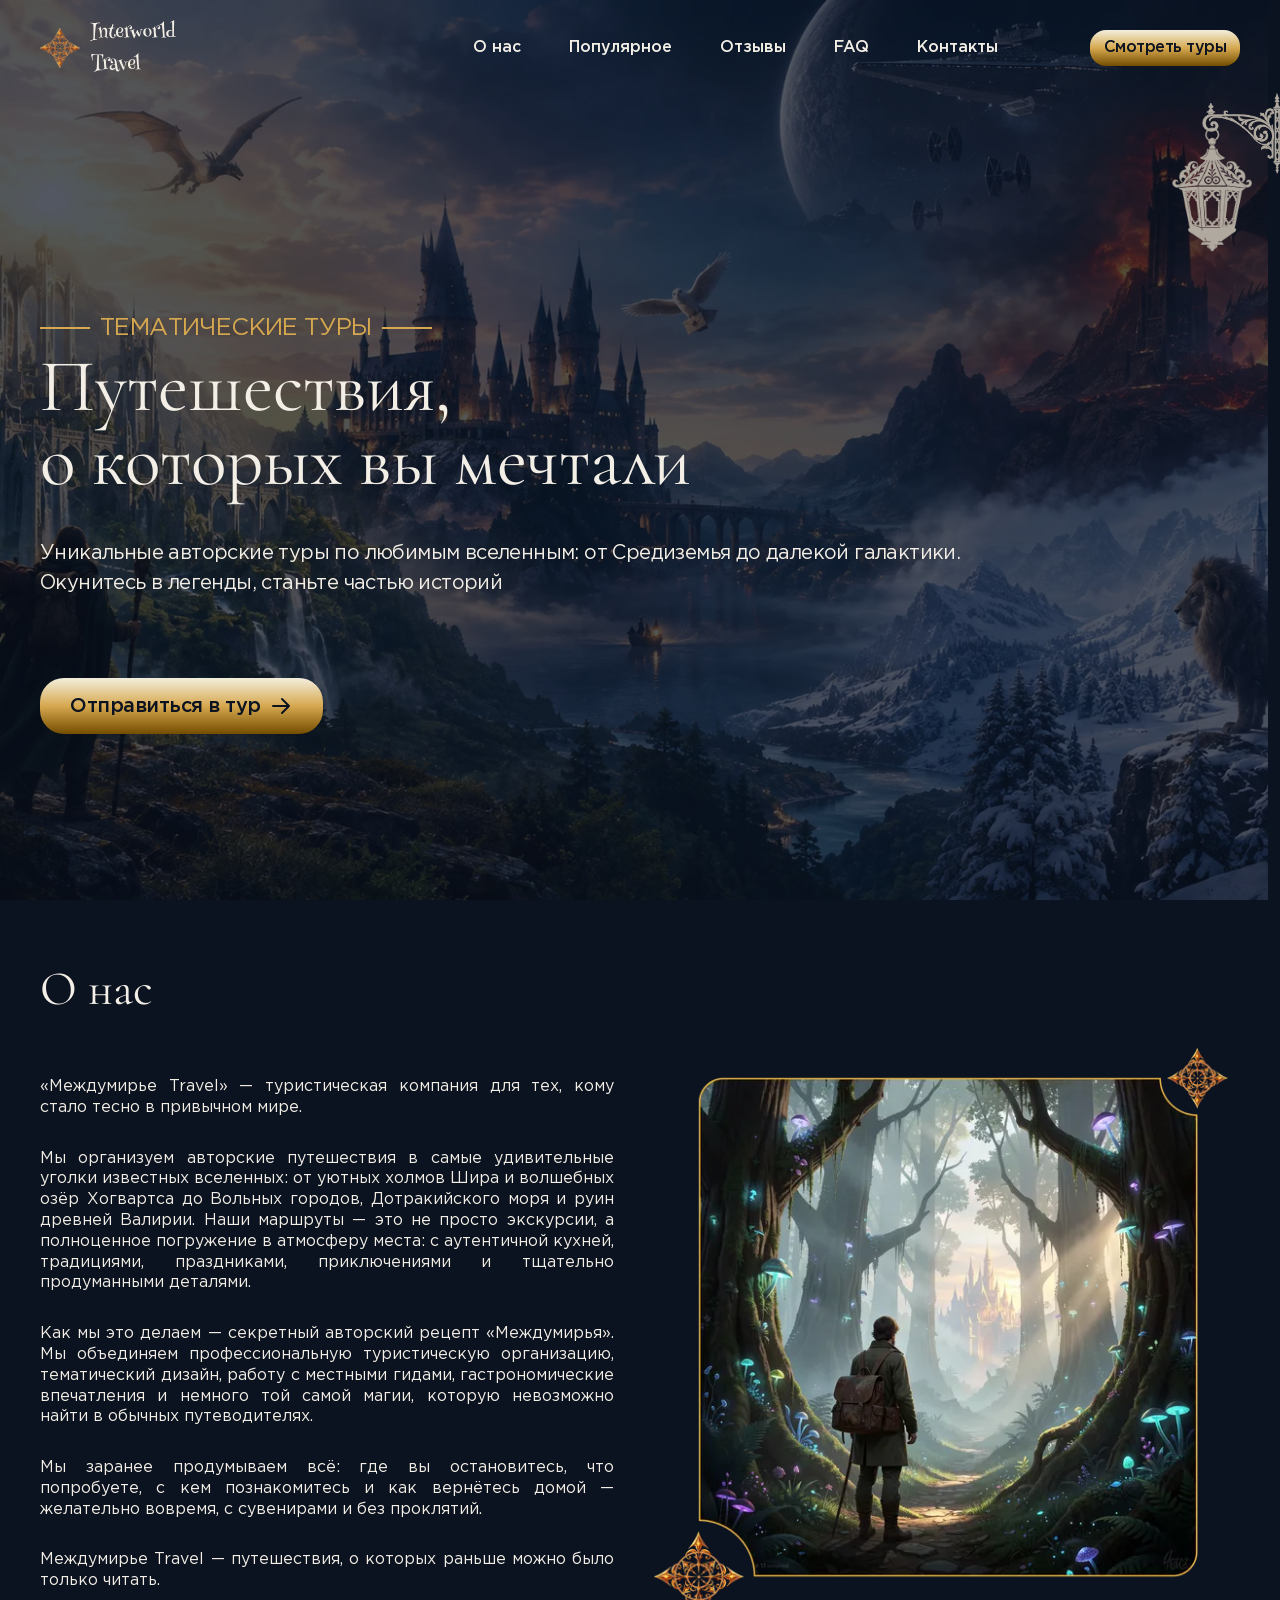
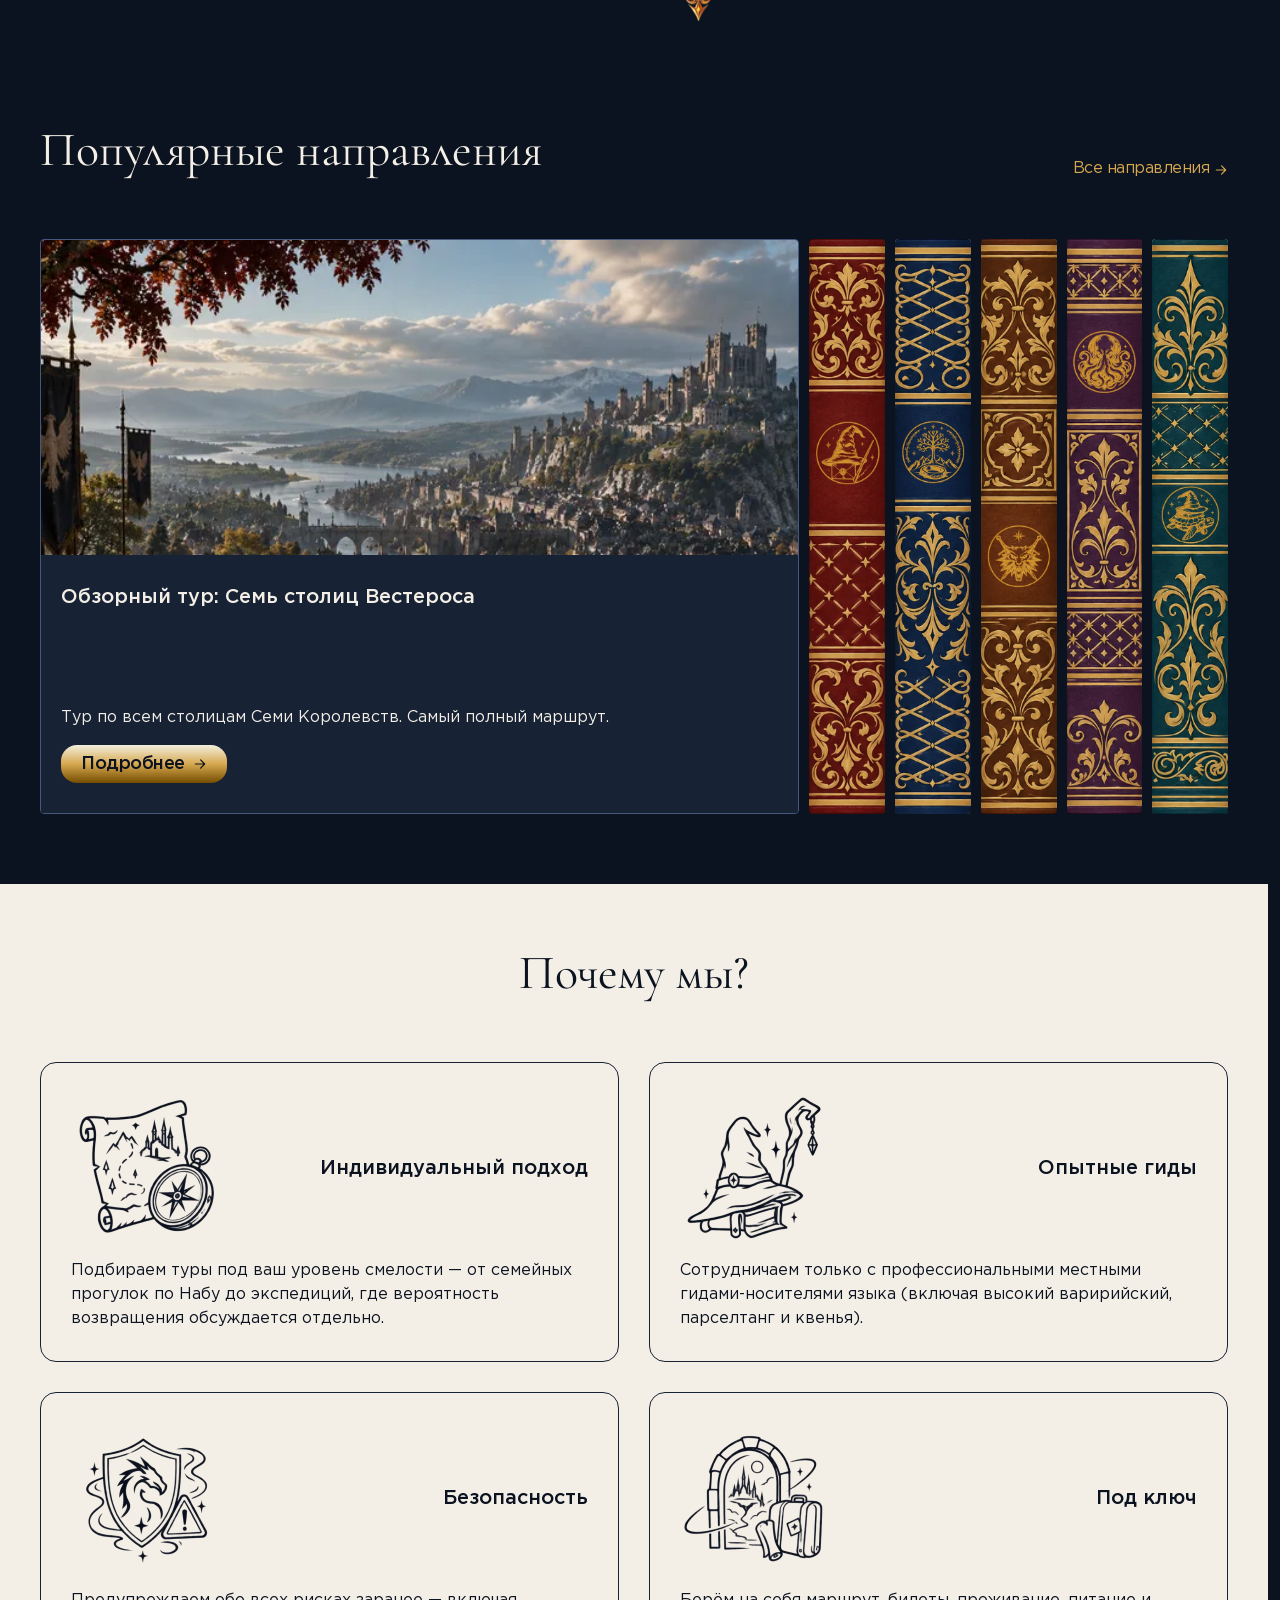
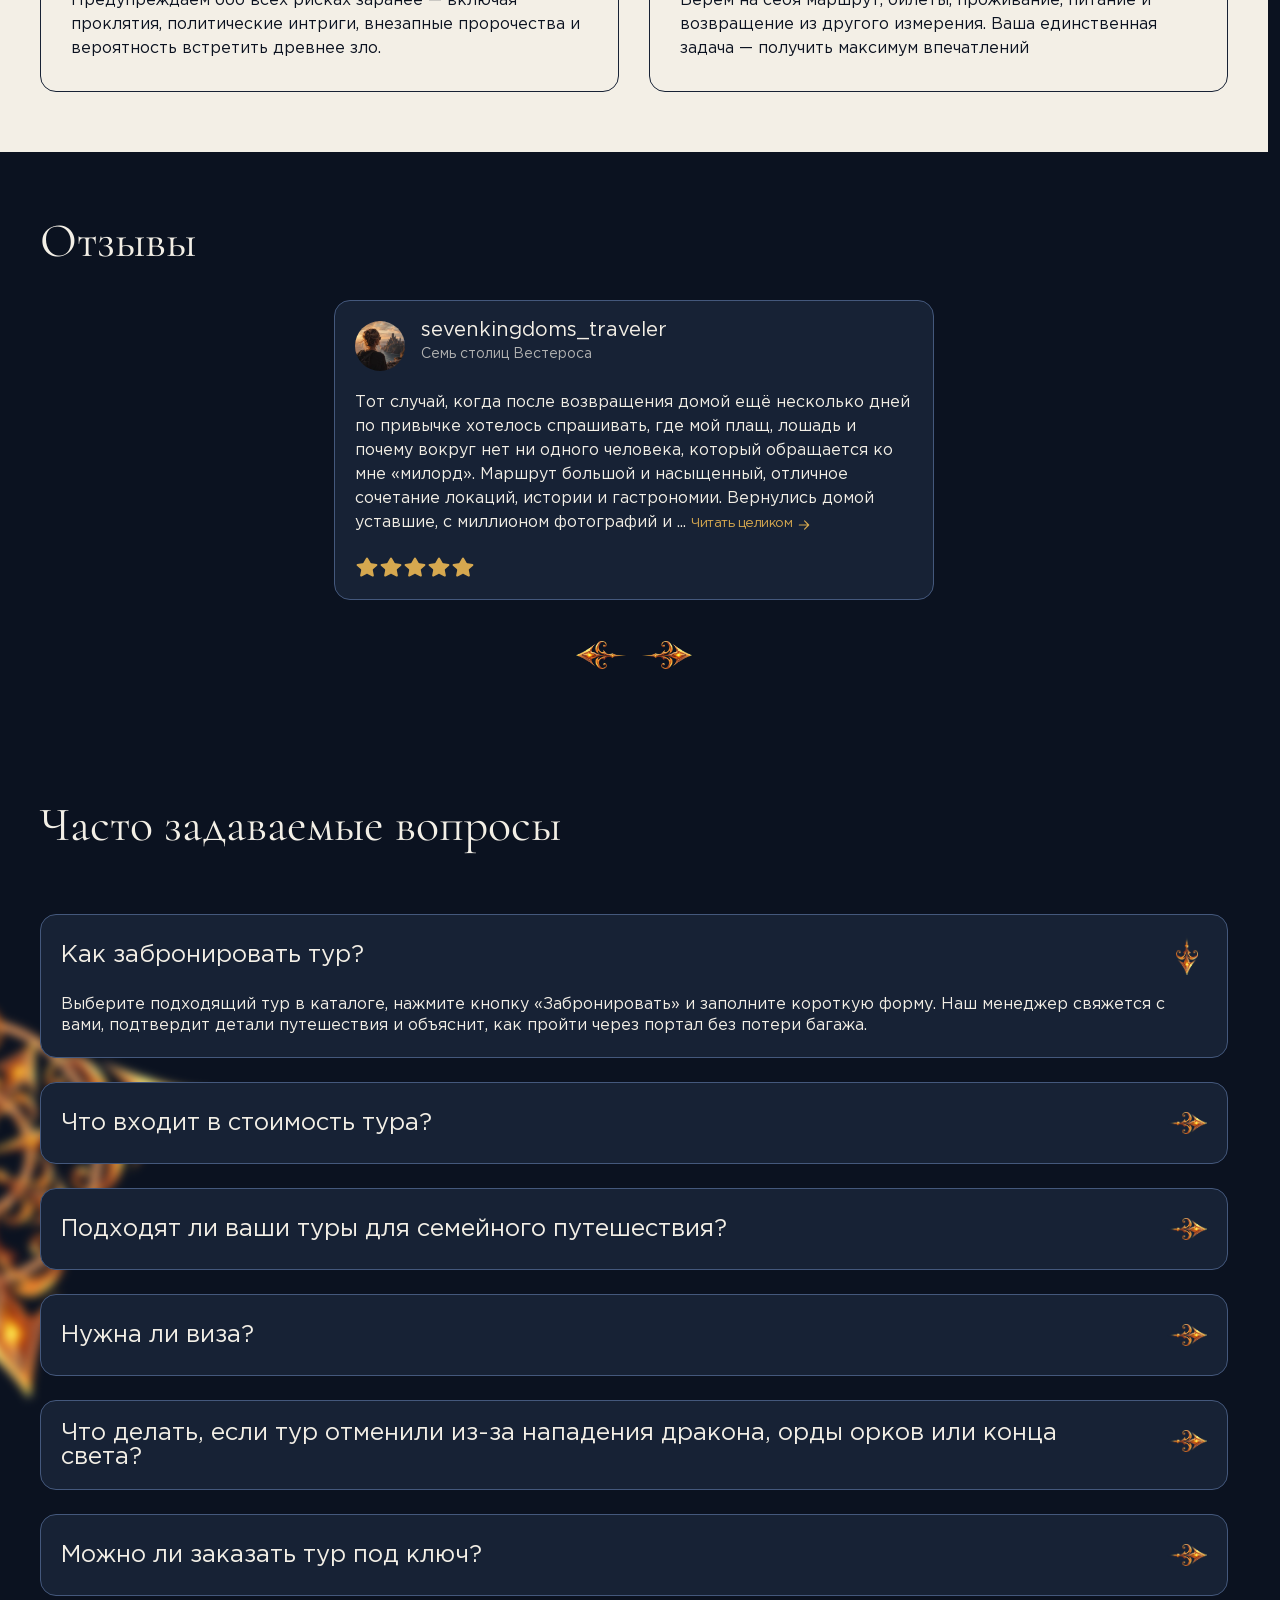
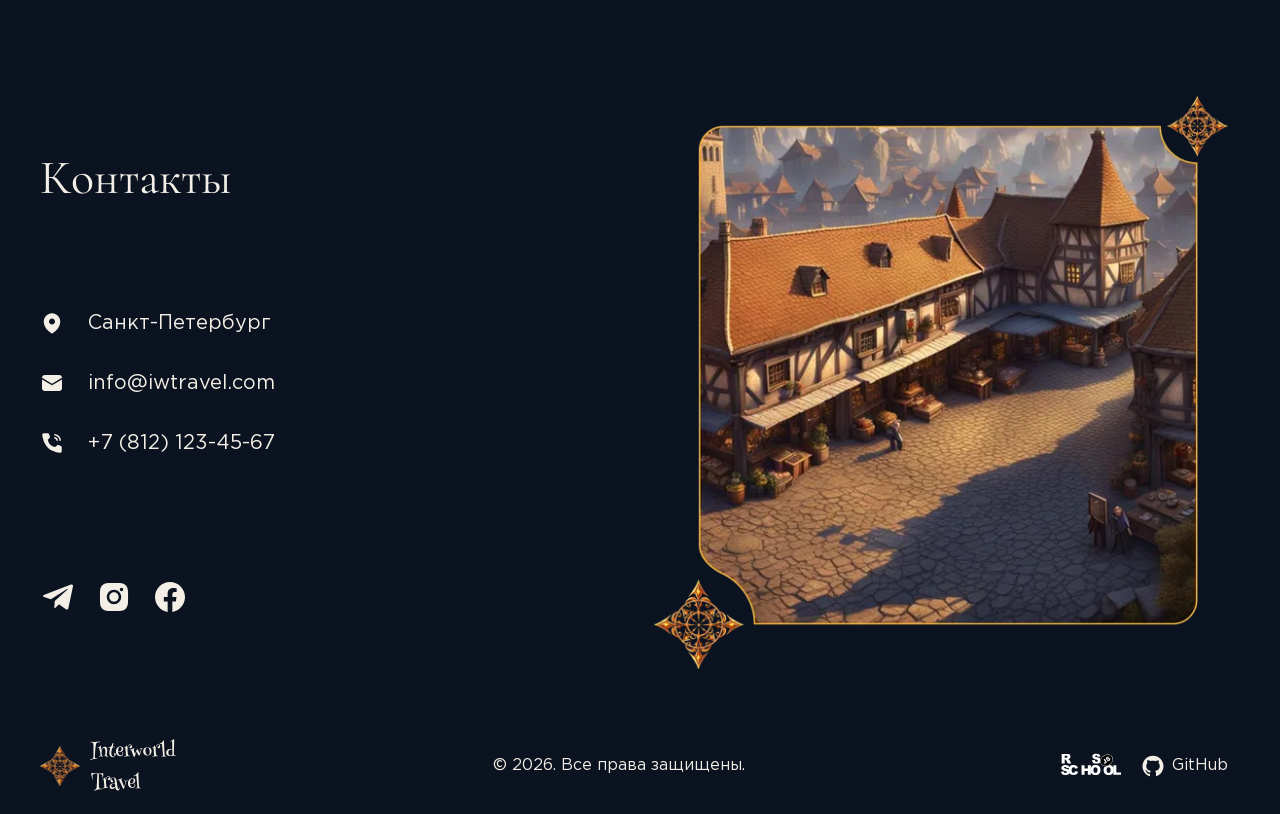
==== index.html @ 25edd296 "fix: try to fix og image" ====
<!DOCTYPE html>
<html lang="ru">

<head>
  <meta charset="UTF-8">
  <meta name="viewport" content="width=device-width, initial-scale=1.0">
  <meta name="description" content="Авторские туры по вымышленным мирам: от Средиземья до далекой галактики">
  <title>Interworld Travel</title>

  <meta property="og:type" content="website">
  <meta property="og:title" content="Interworld Travel — путешествия, о которых вы мечтали">
  <meta property="og:description" content="Авторские туры по вымышленным мирам: от Средиземья до далекой галактики">
  <meta property="og:url" content="https://milarut.github.io/rsschool-landing-page/">
  <meta property="og:image" content="https://milarut.github.io/rsschool-landing-page/assets/img/og-img.png">
  <meta property="og:image:width" content="1200">
  <meta property="og:image:height" content="630">
  <meta property="og:site_name" content="Interworld Travel">

  <link rel="icon" type="image/png" href="./assets/favicon/favicon-96x96.png" sizes="96x96">
  <link rel="icon" type="image/svg+xml" href="./assets/favicon//favicon.svg">
  <link rel="shortcut icon" href="/favicon.ico">
  <link rel="apple-touch-icon" sizes="180x180" href="./assets/favicon//apple-touch-icon.png">
  <link rel="manifest" href="./assets/favicon//site.webmanifest">

  <link rel="preload" href="./assets/fonts/CormorantGaramond-Regular.woff2" type="font/woff2" as="font"
    crossorigin="anonymous">
  <link rel="preload" href="./assets/fonts/GothamPro-Bold.woff2" type="font/woff2" as="font" crossorigin="anonymous">
  <link rel="preload" href="./assets/fonts/GothamPro.woff2" type="font/woff2" as="font" crossorigin="anonymous">
  <link rel="preload" href="./assets/fonts/GothamPro-Medium.woff2" type="font/woff2" as="font" crossorigin="anonymous">

  <link rel="stylesheet" href="./assets/css/index.css">
</head>

<body>
  <script type="text/javascript">
    const body = document.querySelector('body');
    if (localStorage.getItem('data-theme') === 'light') {
      body.classList.add('light');
    }
  </script>
  <div class="wrapper">
    <header class="header header--transparent">
      <div class="container">
        <div class="header__content">
          <a href="#" class="header__logo logo">
            <span class="logo__img">
              <img src="./assets/img/logo.svg" width="50" height="50" alt="Логотип Interworld Travel.">
            </span>
            <span class="logo__text">
              <img src="./assets/img/logo-text.svg" width="86" height="55" alt="Interworld Travel.">
            </span>
          </a>
          <button class="header__theme-switcher" aria-label="Переключить тему" title="Переключить тему">
            <img class="lamp" src="./assets/img/lamp.webp" width="100" height="133" alt="" aria-hidden="true">
            <img class="hanger" src="./assets/img/hanger.webp" alt="" aria-hidden="true">
            <span class="header__theme-switcher-bg"></span>
          </button>
          <button class="header__menu-toggle js-dropdown-trigger" data-id="#nav" aria-label="Открыть меню">
            <span></span>
          </button>
          <nav class="header__nav nav">
            <ul class="nav__list list-reset preload" id="nav">
              <li class="nav__item">
                <a class="nav__link nav__link--anchor" href="#about">О нас</a>
              </li>
              <li class="nav__item">
                <a class="nav__link nav__link--anchor" href="#popular">Популярное</a>
              </li>
              <li class="nav__item">
                <a class="nav__link nav__link--anchor" href="#reviews">Отзывы</a>
              </li>
              <li class="nav__item">
                <a class="nav__link nav__link--anchor" href="#faq">FAQ</a>
              </li>
              <li class="nav__item">
                <a class="nav__link nav__link--anchor" href="#contacts">Контакты</a>
              </li>
              <li class="nav__item">
                <a class="nav__link btn btn--primary" href="tours.html">
                  <span>Смотреть туры</span>
                </a>
              </li>
            </ul>
          </nav>
        </div>
      </div>
    </header>
    <main class="main">
      <section class="hero">
        <div class="container">
          <p class="hero__subtitle">Тематические туры</p>
          <h1 class="hero__title">Путешествия, о&nbsp;которых вы мечтали</h1>
          <p class="hero__text">Уникальные авторские туры по любимым вселенным: от Средиземья до далекой
            галактики.<br>Окунитесь в легенды, станьте частью историй</p>
          <a href="tours.html" class="hero__btn btn btn--primary">
            <span>Отправиться в тур</span>
            <svg width="24" height="24" viewBox="0 0 24 24" fill="none" xmlns="http://www.w3.org/2000/svg">
              <path d="M4 12H20M13 19L20 12L13 5" stroke="currentColor" stroke-width="2" stroke-linecap="round"
                stroke-linejoin="round" />
            </svg>
          </a>
        </div>
      </section>
      <section class="about" id="about">
        <div class="container">
          <h2 class="about__title title">О нас</h2>
          <div class="about__content">
            <div class="about__texts">
              <p class="about__text">«Междумирье Travel» — туристическая компания для тех, кому стало тесно в привычном
                мире.</p>
              <p class="about__text">Мы организуем авторские путешествия в самые удивительные уголки известных
                вселенных: от уютных холмов Шира и волшебных озёр Хогвартса до Вольных городов, Дотракийского моря и
                руин древней Валирии. Наши маршруты — это не просто экскурсии, а полноценное погружение в атмосферу
                места: с аутентичной кухней, традициями, праздниками, приключениями и тщательно продуманными деталями.
              </p>
              <p class="about__text">Как мы это делаем — секретный авторский рецепт «Междумирья». Мы объединяем
                профессиональную туристическую организацию, тематический дизайн, работу с местными гидами,
                гастрономические впечатления и немного той самой магии, которую невозможно найти в обычных
                путеводителях. </p>
              <p class="about__text">Мы заранее продумываем всё: где вы остановитесь, что попробуете, с кем
                познакомитесь и как вернётесь домой — желательно вовремя, с сувенирами и без проклятий.</p>
              <p class="about__text about__text--accent">Междумирье Travel — путешествия, о которых раньше можно было
                только читать.</p>
            </div>
            <div class="about__image">
              <img src="./assets/img/about-img.webp" width="580" height="580" alt="" aria-hidden="true">
            </div>
          </div>
        </div>
      </section>
      <section class="popular" id="popular">
        <div class="container">
          <div class="popular__heading">
            <h2 class="popular__title title">Популярные направления</h2>
            <a href="tours.html" class="btn btn--secondary">
              <span>Все направления</span>
              <svg width="14" height="14" viewBox="0 0 24 24" fill="none" xmlns="http://www.w3.org/2000/svg">
                <path d="M4 12H20M13 19L20 12L13 5" stroke="currentColor" stroke-width="2" stroke-linecap="round"
                  stroke-linejoin="round" />
              </svg>
            </a>
          </div>
          <ul class="popular__list gal-slider list-reset">
            <li class="popular__item gal-slide">
              <div class="popular__cover">
                <img src="./assets/img/cover-1.webp" alt="" aria-hidden="true">
              </div>
              <div class="popular__image">
                <img src="./assets/img/tours/martin-0.webp" width="300" height="300" alt="Карта Вестероса.">
              </div>
              <div class="popular__info">
                <h3 class="popular__name">Обзорный тур: Семь столиц Вестероса</h3>
                <p class="popular__description">Тур по всем столицам Семи Королевств. Самый полный маршрут.</p>
                <button class="popular__btn btn btn--primary" data-cat="martin">
                  <span>Подробнее</span>
                  <svg width="14" height="14" viewBox="0 0 24 24" fill="none" xmlns="http://www.w3.org/2000/svg">
                    <path d="M4 12H20M13 19L20 12L13 5" stroke="currentColor" stroke-width="2" stroke-linecap="round"
                      stroke-linejoin="round" />
                  </svg>
                </button>
              </div>
            </li>
            <li class="popular__item gal-slide">
              <div class="popular__cover">
                <img src="./assets/img/cover-2.webp" alt="" aria-hidden="true">
              </div>
              <div class="popular__image">
                <img src="./assets/img/tours/rowling-0.webp" width="300" height="300" alt="Фото Хогсмида.">
              </div>
              <div class="popular__info">
                <h3 class="popular__name">Гастротур по заведениям Хогсмида</h3>
                <p class="popular__description">Мир волшебства и гастрономических удовольствий.</p>
                <button class="popular__btn btn btn--primary" data-cat="rowling">
                  <span>Подробнее</span>
                  <svg width="14" height="14" viewBox="0 0 24 24" fill="none" xmlns="http://www.w3.org/2000/svg">
                    <path d="M4 12H20M13 19L20 12L13 5" stroke="currentColor" stroke-width="2" stroke-linecap="round"
                      stroke-linejoin="round" />
                  </svg>
                </button>
              </div>
            </li>
            <li class="popular__item gal-slide">
              <div class="popular__cover">
                <img src="./assets/img/cover-3.webp" alt="" aria-hidden="true">
              </div>
              <div class="popular__image">
                <img src="./assets/img/tours/tolkien-0.webp" width="300" height="300"
                  alt="Изображеие крепости Минас-Тирит в Гондоре.">
              </div>
              <div class="popular__info">
                <h3 class="popular__name">Гондор: белые города и королевские дороги</h3>
                <p class="popular__description">Величественные крепости и исторические дороги юга Средиземья.</p>
                <button class="popular__btn btn btn--primary" data-cat="tolkien">
                  <span>Подробнее</span>
                  <svg width="14" height="14" viewBox="0 0 24 24" fill="none" xmlns="http://www.w3.org/2000/svg">
                    <path d="M4 12H20M13 19L20 12L13 5" stroke="currentColor" stroke-width="2" stroke-linecap="round"
                      stroke-linejoin="round" />
                  </svg>
                </button>
              </div>
            </li>
            <li class="popular__item gal-slide">
              <div class="popular__cover">
                <img src="./assets/img/cover-4.webp" alt="" aria-hidden="true">
              </div>
              <div class="popular__image">
                <img src="./assets/img/tours/witcher-0.webp" width="300" height="300" alt="Фото Туссента.">
              </div>
              <div class="popular__info">
                <h3 class="popular__name">Винный тур и дегустации в Туссенте</h3>
                <p class="popular__description">Винодельни Кастель Равелло и Корво Бьянко, дегустация редких вин.</p>
                <button class="popular__btn btn btn--primary" data-cat="witcher">
                  <span>Подробнее</span>
                  <svg width="14" height="14" viewBox="0 0 24 24" fill="none" xmlns="http://www.w3.org/2000/svg">
                    <path d="M4 12H20M13 19L20 12L13 5" stroke="currentColor" stroke-width="2" stroke-linecap="round"
                      stroke-linejoin="round" />
                  </svg>
                </button>
              </div>
            </li>
            <li class="popular__item gal-slide">
              <div class="popular__cover">
                <img src="./assets/img/cover-5.webp" alt="" aria-hidden="true">
              </div>
              <div class="popular__image">
                <img src="./assets/img/tours/lovecraft-1.webp" width="300" height="300" alt="Изображеие Иннсмута.">
              </div>
              <div class="popular__info">
                <h3 class="popular__name">Иннсмут: морской курорт с семейным сюрпризом</h3>
                <p class="popular__description">Экскурсионный тур в рыбацкий городок, старые гавани, прогулка до Рифа
                  Дьявола.</p>
                <button class="popular__btn btn btn--primary" data-cat="lovecraft">
                  <span>Подробнее</span>
                  <svg width="14" height="14" viewBox="0 0 24 24" fill="none" xmlns="http://www.w3.org/2000/svg">
                    <path d="M4 12H20M13 19L20 12L13 5" stroke="currentColor" stroke-width="2" stroke-linecap="round"
                      stroke-linejoin="round" />
                  </svg>
                </button>
              </div>
            </li>
            <li class="popular__item gal-slide">
              <div class="popular__cover">
                <img src="./assets/img/cover-6.webp" alt="" aria-hidden="true">
              </div>
              <div class="popular__image">
                <img src="./assets/img/tours/pratchett-0.webp" width="300" height="300" alt="Изображеие Анк-Морпорка.">
              </div>
              <div class="popular__info">
                <h3 class="popular__name">Анк-Морпорк: город возможностей и мелких краж</h3>
                <p class="popular__description">Экскурсия по Невидимому университету, улице Разбойников и самым
                  подозрительным закоулкам города.</p>
                <button class="popular__btn btn btn--primary" data-cat="pratchett">
                  <span>Подробнее</span>
                  <svg width="14" height="14" viewBox="0 0 24 24" fill="none" xmlns="http://www.w3.org/2000/svg">
                    <path d="M4 12H20M13 19L20 12L13 5" stroke="currentColor" stroke-width="2" stroke-linecap="round"
                      stroke-linejoin="round" />
                  </svg>
                </button>
              </div>
            </li>
          </ul>
        </div>
      </section>
      <section class="advantages">
        <div class="container">
          <h2 class="advantages__title title">Почему мы?</h2>
          <ul class="advantages__list list-reset">
            <li class="advantages__item">
              <div class="advantages__icon">
                <img src="./assets/img/adv-1.webp" width="150" height="150" alt="" aria-hidden="true">
              </div>
              <h3 class="advantages__item-title">Индивидуальный подход</h3>
              <p class="advantages__item-text">Подбираем туры под ваш уровень смелости — от семейных прогулок по Набу до
                экспедиций, где вероятность возвращения обсуждается отдельно.</p>
            </li>
            <li class="advantages__item">
              <div class="advantages__icon">
                <img src="./assets/img/adv-2.webp" width="150" height="150" alt="" aria-hidden="true">
              </div>
              <h3 class="advantages__item-title">Опытные гиды</h3>
              <p class="advantages__item-text">Сотрудничаем только с профессиональными местными гидами-носителями языка
                (включая
                высокий варирийский, парселтанг и квенья).</p>
            </li>
            <li class="advantages__item">
              <div class="advantages__icon">
                <img src="./assets/img/adv-3.webp" width="150" height="150" alt="" aria-hidden="true">
              </div>
              <h3 class="advantages__item-title">Безопасность</h3>
              <p class="advantages__item-text">Предупреждаем обо всех рисках заранее — включая проклятия, политические
                интриги, внезапные пророчества и вероятность встретить древнее зло.</p>
            </li>
            <li class="advantages__item">
              <div class="advantages__icon">
                <img src="./assets/img/adv-4.webp" width="150" height="150" alt="" aria-hidden="true">
              </div>
              <h3 class="advantages__item-title">Под ключ</h3>
              <p class="advantages__item-text">Берём на себя маршрут, билеты, проживание, питание и возвращение из
                другого измерения. Ваша единственная задача — получить максимум впечатлений</p>
            </li>
          </ul>
        </div>
      </section>
      <section class="reviews" id="reviews">
        <div class="container">
          <h2 class="reviews__title title">Отзывы</h2>
          <div class="reviews__wrapper slider">
            <ul class="reviews__list list-reset">
              <li class="reviews__item slide  is-visible">
                <div class="reviews__item-header">
                  <div class="reviews__item-avatar">
                    <img src="./assets/img/reviews-4.webp" width="50" height="50" alt="Аватар автора отзыва.">
                  </div>
                  <div class="reviews__item-info">
                    <p class="reviews__item-author">sevenkingdoms_traveler</p>
                    <p class="reviews__item-tour">Семь столиц Вестероса</p>
                    <span class="visually-hidden reviews__item-fullname">Семь столиц Вестероса</span>
                    <span class="visually-hidden reviews__item-location">Винтерфелл, Орлиное Гнездо, Риверран, Утес
                      Кастерли, Хайгарден, Штормовой Предел, Солнечное Копье, Пайк</span>
                  </div>
                </div>
                <p class="reviews__item-text">
                  <span class="reviews__item-main-text">
                    Тот случай, когда после возвращения домой ещё несколько дней по привычке
                    хотелось спрашивать, где мой плащ, лошадь и почему вокруг нет ни одного человека, который обращается
                    ко мне «милорд». Маршрут большой и насыщенный, отличное сочетание локаций, истории и гастрономии.
                    Вернулись домой уставшие, с миллионом фотографий и
                  </span>
                  <span>...</span>
                  <button class="reviews__item-btn btn btn--secondary">
                    <span>Читать целиком</span>
                    <svg width="14" height="14" viewBox="0 0 24 24" fill="none" xmlns="http://www.w3.org/2000/svg">
                      <path d="M4 12H20M13 19L20 12L13 5" stroke="currentColor" stroke-width="2" stroke-linecap="round"
                        stroke-linejoin="round" />
                    </svg>
                  </button>
                  <span class="visually-hidden reviews__item-hidden">
                    сувениров. Вестерос — прекрасное место для путешествия, если ты знаешь, что
                    в любой момент можешь вернуться домой и не претендуешь на Железный трон 🧺
                  </span>
                </p>
                <div class="reviews__item-rating"></div>
              </li>
              <li class="reviews__item slide">
                <div class="reviews__item-header">
                  <div class="reviews__item-avatar">
                    <img src="./assets/img/reviews-7.webp" width="50" height="50" alt="Аватар автора отзыва.">
                  </div>
                  <div class="reviews__item-info">
                    <p class="reviews__item-author">xrabraya</p>
                    <p class="reviews__item-tour">Данвич: экотур</p>
                  </div>
                </div>
                <p class="reviews__item-text">В целом тур в Данвич понравился, хотя ожидала от сельской местности
                  немного больше развлечений — после восьми вечера здесь буквально нечем заняться. Особенно расстроило,
                  что экскурсию на Сентинел-Хилл отменили из-за «неблагоприятных условий», хотя погода была отличная. В
                  следующий раз, пожалуй, поеду летом — надеюсь, хотя бы козы будут менее агрессивными.
                </p>
                <div class="reviews__item-rating"></div>
              </li>
              <li class="reviews__item slide">
                <div class="reviews__item-header">
                  <div class="reviews__item-avatar">
                    <img src="./assets/img/reviews-8.webp" width="50" height="50" alt="Аватар автора отзыва.">
                  </div>
                  <div class="reviews__item-info">
                    <p class="reviews__item-author">adora_shandy</p>
                    <p class="reviews__item-tour">Эшфордский турнир</p>
                  </div>
                </div>
                <p class="reviews__item-text">Минус вайб, самый горячий принц и наследник трона выбыл из турнира в
                  первом же поединке. А сам турнир очень веселый, много активностей, кукольный театр - топ! Берите с
                  собой перекус, на фудкорте огромные очереди</p>
                <div class="reviews__item-rating"></div>
              </li>
              <li class="reviews__item slide">
                <div class="reviews__item-header">
                  <div class="reviews__item-avatar">
                    <img src="./assets/img/reviews-9.webp" width="50" height="50" alt="Аватар автора отзыва.">
                  </div>
                  <div class="reviews__item-info">
                    <p class="reviews__item-author">DarkDruid</p>
                    <p class="reviews__item-tour">Кулак первых людей</p>
                  </div>
                </div>
                <p class="reviews__item-text">Совершали восхождение на Кулак Первых людей в рамках корпоративного
                  тимбилдинга. Это однозначно не для слабых духом: совершенно никакой инфраструктуры, туалетов нет,
                  замёрзли, некоторые простыли. Мы в полном восторге, спасибо организаторам! Гендир уже забронировал
                  нам на следующий год спелеологическую экспедицию в Морию!
                </p>
                <div class="reviews__item-rating"></div>
              </li>
              <li class="reviews__item slide">
                <div class="reviews__item-header">
                  <div class="reviews__item-avatar">
                    <img src="./assets/img/reviews-2.webp" width="50" height="50" alt="Аватар автора отзыва.">
                  </div>
                  <div class="reviews__item-info">
                    <p class="reviews__item-author">Ольга Яцкевич</p>
                    <p class="reviews__item-tour">Хогвартс (обзорная)</p>
                  </div>
                </div>
                <p class="reviews__item-text">Брали экскурсию по Хогвартсу. Замок шикарный, лестницы живут своей
                  жизнью, туалеты — с привидениями, а один школьный призрак всю дорогу жаловался на подростков. Минус:
                  на ужине еда появляется из воздуха, но кофе почему-то нет</p>
                <div class="reviews__item-rating"></div>
              </li>
              <li class="reviews__item slide">
                <div class="reviews__item-header">
                  <div class="reviews__item-avatar">
                    <img src="./assets/img/reviews-5.webp" width="50" height="50" alt="Аватар автора отзыва.">
                  </div>
                  <div class="reviews__item-info">
                    <p class="reviews__item-author">ptichka</p>
                    <p class="reviews__item-tour">Семь столиц Вестероса</p>
                    <span class="visually-hidden reviews__item-fullname">Семь столиц Вестероса</span>
                    <span class="visually-hidden reviews__item-location">Винтерфелл, Орлиное Гнездо, Риверран, Утес
                      Кастерли, Хайгарден, Штормовой Предел, Солнечное Копье, Пайк</span>
                  </div>
                </div>
                <p class="reviews__item-text">
                  <span class="reviews__item-main-text">
                    Путешествие в Вестерос прошло великолепно. Покатались на драконе, с высоты посмотрели на белых
                    ходоков, заглянули за Стену. Красиво, атмосферно, местами прохладно. Из минусов: Железный трон
                    оказался неудобным, свадьбы слишком шумные, а у дракона ручная кладь оплачивается отдельно. Зато
                    сервис огонь. Буквально. Пять звёзд. Вернёмся
                  </span>
                  <span>...</span>
                  <button class="reviews__item-btn btn btn--secondary">
                    <span>Читать целиком</span>
                    <svg width="14" height="14" viewBox="0 0 24 24" fill="none" xmlns="http://www.w3.org/2000/svg">
                      <path d="M4 12H20M13 19L20 12L13 5" stroke="currentColor" stroke-width="2" stroke-linecap="round"
                        stroke-linejoin="round" />
                    </svg>
                  </button>
                  <span class="visually-hidden reviews__item-hidden">
                    , если к следующему сезону кто-нибудь ещё останется в живых.
                  </span>
                </p>
                <div class="reviews__item-rating"></div>
              </li>
              <li class="reviews__item slide">
                <div class="reviews__item-header">
                  <div class="reviews__item-avatar">
                    <img src="./assets/img/reviews-3.webp" width="50" height="50" alt="Аватар автора отзыва.">
                  </div>
                  <div class="reviews__item-info">
                    <p class="reviews__item-author">Ирина Ануфриева</p>
                    <p class="reviews__item-tour">Анк-Морпорк</p>
                  </div>
                </div>
                <p class="reviews__item-text">Ездили в Анк-Морпорк на гастрономический тур. Еда великолепная, порции
                  большие, кошелёк после ужина похудел быстрее меня. Отдельное спасибо Гильдии воров за честный чек и
                  оперативное обслуживание</p>
                <div class="reviews__item-rating"></div>
              </li>
              <li class="reviews__item slide">
                <div class="reviews__item-header">
                  <div class="reviews__item-avatar">
                    <img src="./assets/img/reviews-6.webp" width="50" height="50" alt="Аватар автора отзыва.">
                  </div>
                  <div class="reviews__item-info">
                    <p class="reviews__item-author">xrabraya</p>
                    <p class="reviews__item-tour">Иннсмут</p>
                    <span class="visually-hidden reviews__item-fullname">Иннсмут: морской курорт с семейным
                      сюрпризом</span>
                    <span class="visually-hidden reviews__item-location">Иннсмут</span>
                  </div>
                </div>
                <p class="reviews__item-text">
                  <span class="reviews__item-main-text">
                    Когда увидела в турах Иннсмут, я тут же оформила бронь. Это было великолепно!
                    В местном баре удалось встретить правнука Зедока Аллена, Билла Аллана, и пропустить с ним стаканчик
                    виски. Очень колоритный мужчина — правда, почему-то всё время пристально на меня смотрел, возможно,
                    я ему кого-то напомнила). На лодочке покатались до </span>
                  <span>...</span>
                  <button class="reviews__item-btn btn btn--secondary">
                    <span>Читать целиком</span>
                    <svg width="14" height="14" viewBox="0 0 24 24" fill="none" xmlns="http://www.w3.org/2000/svg">
                      <path d="M4 12H20M13 19L20 12L13 5" stroke="currentColor" stroke-width="2" stroke-linecap="round"
                        stroke-linejoin="round" />
                    </svg>
                  </button>
                  <span class="visually-hidden reviews__item-hidden">
                    покатались до Рифа Дьявола. Красивейшее место! Вода, конечно, какая-то подозрительно
                    тёмная - Тихий океан как никак! Номер в Гидмен-Хаус попался очень неплохим, с видом на залив и
                    центральную площадь. Из минусов — ночью соседи странно бродили за дверью и несколько раз пытались её
                    открыть, но я заложила дверь стульями. Местные жители своеобразные: странная кожа, слегка выпученные
                    глаза и какая-то необычная форма головы. Зато очень приветливые - на улицах постоянно желают друг
                    другу здоровья и что-то говорят про Дагона. Я сначала не поняла, но потом тоже стала отвечать «Слава
                    Дагону» — не хотелось показаться невежливой. В общем, рекомендую Иннсмут всем любителям спокойного
                    морского отдыха, старинных городков и аутентичного местного колорита. Слава Дагону! Обязательно
                    вернусь ещё раз, когда найду паспорт.
                  </span>
                </p>
                <div class="reviews__item-rating"></div>
              </li>
              <li class="reviews__item slide">
                <div class="reviews__item-header">
                  <div class="reviews__item-avatar">
                    <img src="./assets/img/reviews-1.webp" width="50" height="50" alt="Аватар автора отзыва.">
                  </div>
                  <div class="reviews__item-info">
                    <p class="reviews__item-author">Кирилл Вертер</p>
                    <p class="reviews__item-tour">Татуин</p>
                  </div>
                </div>
                <p class="reviews__item-text">Летали на Татуин, обещали пляжный отдых и две луны. Пляжа не обнаружили,
                  зато песок был абсолютно везде: в багаже, в еде и в жизненных планах. Зато видели джав и почти
                  купили дроида, который оказался слегка бракованным. В следующем году отправлю сюда тещу!</p>
                <div class="reviews__item-rating"></div>
              </li>
            </ul>
            <div class="reviews__pagination pagination">
              <button class="pagination__btn pagination__btn--prev" title="Назад" aria-label="Листать назад"></button>
              <button class="pagination__btn pagination__btn--next" title="Вперёд" aria-label="Листать вперед"></button>
            </div>
          </div>
        </div>
      </section>
      <section class="faq" id="faq">
        <div class="container">
          <h2 class="faq__title title">Часто задаваемые вопросы</h2>
          <div class="faq__list">
            <details class="faq__item" name="faq" open>
              <summary class="faq__question">
                <span class="faq__question-text">Как забронировать тур?</span>
                <span class="faq__question-icon"></span>
              </summary>
              <div class="faq__answer">
                <p>Выберите подходящий тур в каталоге, нажмите кнопку «Забронировать» и
                  заполните короткую форму. Наш менеджер свяжется с вами, подтвердит
                  детали путешествия и объяснит, как пройти через портал без потери багажа.</p>
              </div>
            </details>
            <details class="faq__item" name="faq">
              <summary class="faq__question">
                <span class="faq__question-text">Что входит в стоимость тура?</span>
                <span class="faq__question-icon"></span>
              </summary>
              <div class="faq__answer">
                <p>В стоимость входят маршрут, трансфер, проживание, услуги профессионального
                  гида и базовая страховка. Дополнительные расходы — например, аренда дракона,
                  покупка светового меча или защитного амулета — указаны в описании тура.</p>
              </div>
            </details>
            <details class="faq__item" name="faq">
              <summary class="faq__question">
                <span class="faq__question-text">Подходят ли ваши туры для семейного путешествия?</span>
                <span class="faq__question-icon"></span>
              </summary>
              <div class="faq__answer">
                <p>Можно, если в карточке тура указана категория «можно с детьми». Мы заранее указываем
                  уровень опасности и предупреждаем о встречах с чудовищами, древними богами,
                  драконами и других особенностях маршрута.</p>
              </div>
            </details>
            <details class="faq__item" name="faq">
              <summary class="faq__question">
                <span class="faq__question-text">Нужна ли виза?</span>
                <span class="faq__question-icon"></span>
              </summary>
              <div class="faq__answer">
                <p>Всё зависит от выбранного мира и направления. Для некоторых туров понадобится
                  виза, межгалактический паспорт, разрешение на использование магии или
                  официальное разрешение на посещение от местного повелителя.</p>
              </div>
            </details>
            <details class="faq__item" name="faq">
              <summary class="faq__question">
                <span class="faq__question-text">
                  Что делать, если тур отменили из-за нападения дракона, орды орков или конца света?
                </span>
                <span class="faq__question-icon"></span>
              </summary>
              <div class="faq__answer">
                <p>Мы предложим перенос тура, альтернативный маршрут или возврат средств
                  согласно условиям бронирования. Если конец света оказался временным, тур можно будет продолжить после
                  восстановления инфраструктуры. Если нападение оказалось частью экскурсии,
                  оно будет отмечено в программе как «непредвиденное, но впечатляющее событие».</p>
              </div>
            </details>
            <details class="faq__item" name="faq">
              <summary class="faq__question">
                <span class="faq__question-text">Можно ли заказать тур под ключ?</span>
                <span class="faq__question-icon"></span>
              </summary>
              <div class="faq__answer">
                <p>Конечно. Мы организуем всё путешествие: билеты, трансфер, проживание,
                  питание, гида, стандартную страховку и максимально безопасное возвращение домой. Вам останется
                  только собрать вещи и не опоздать к порталу.</p>
              </div>
            </details>
          </div>
        </div>
      </section>
      <section class="contacts" id="contacts">
        <div class="container">
          <div class="contacts__wrapper">
            <div class="contacts__info">
              <h2 class="contacts__title title">Контакты</h2>
              <ul class="contacts__list list-reset">
                <li class="contacts__item">
                  <a href="https://maps.app.goo.gl/6AZznmpNh7ytuM3fA" class="contacts__link" target="_blank"
                    rel="nofollow noopener noreferrer">
                    <svg width="24" height="24" viewBox="0 0 24 24" fill="none" xmlns="http://www.w3.org/2000/svg">
                      <path fill-rule="evenodd" clip-rule="evenodd"
                        d="M11.54 22.351L11.61 22.391L11.638 22.407C11.749 22.467 11.8733 22.4985 11.9995 22.4985C12.1257 22.4985 12.25 22.467 12.361 22.407L12.389 22.392L12.46 22.351C12.5207 22.3157 12.6057 22.2647 12.715 22.198C12.932 22.065 13.239 21.868 13.605 21.609C14.5657 20.9303 15.4633 20.1666 16.287 19.327C18.231 17.337 20.25 14.347 20.25 10.5C20.25 8.31196 19.3808 6.21354 17.8336 4.66637C16.2865 3.11919 14.188 2.25 12 2.25C9.81196 2.25 7.71354 3.11919 6.16637 4.66637C4.61919 6.21354 3.75 8.31196 3.75 10.5C3.75 14.346 5.77 17.337 7.713 19.327C8.53672 20.1666 9.43434 20.9303 10.395 21.609C10.7666 21.8716 11.1486 22.1191 11.54 22.351ZM12 13.5C12.7956 13.5 13.5587 13.1839 14.1213 12.6213C14.6839 12.0587 15 11.2956 15 10.5C15 9.70435 14.6839 8.94129 14.1213 8.37868C13.5587 7.81607 12.7956 7.5 12 7.5C11.2044 7.5 10.4413 7.81607 9.87868 8.37868C9.31607 8.94129 9 9.70435 9 10.5C9 11.2956 9.31607 12.0587 9.87868 12.6213C10.4413 13.1839 11.2044 13.5 12 13.5Z"
                        fill="currentColor" />
                    </svg>
                    <span>Санкт-Петербург</span>
                  </a>
                </li>
                <li class="contacts__item">
                  <a href="mailto:info@mezhdu-mirye.ru" class="contacts__link">
                    <svg width="24" height="24" viewBox="0 0 24 24" fill="none" xmlns="http://www.w3.org/2000/svg">
                      <path fill-rule="evenodd" clip-rule="evenodd"
                        d="M22 6.86L12 12.635L2 6.86V6.75C2.00132 6.02106 2.29148 5.32236 2.80692 4.80692C3.32236 4.29148 4.02106 4.00132 4.75 4H19.25C19.9789 4.00132 20.6776 4.29148 21.1931 4.80692C21.7085 5.32236 21.9987 6.02106 22 6.75V6.86ZM2 8.59L12 14.365V14.37L22 8.595V17.245C21.9987 17.9739 21.7085 18.6726 21.1931 19.1881C20.6776 19.7035 19.9789 19.9937 19.25 19.995H4.75C4.02106 19.9937 3.32236 19.7035 2.80692 19.1881C2.29148 18.6726 2.00132 17.9739 2 17.245V8.59Z"
                        fill="currentColor" />
                    </svg>
                    <span>info@iwtravel.com</span>
                  </a>
                </li>
                <li class="contacts__item">
                  <a href="tel:+78121234567" class="contacts__link">
                    <svg width="24" height="24" viewBox="0 0 24 24" fill="none" xmlns="http://www.w3.org/2000/svg">
                      <path
                        d="M18 9.75H16.5C16.4994 9.15345 16.2622 8.5815 15.8403 8.15967C15.4185 7.73784 14.8466 7.5006 14.25 7.5V6C15.2442 6.00119 16.1973 6.39666 16.9003 7.09966C17.6033 7.80267 17.9988 8.7558 18 9.75Z"
                        fill="currentColor" />
                      <path
                        d="M21 9.75001H19.5C19.498 8.35823 18.9443 7.02402 17.9601 6.03989C16.976 5.05575 15.6418 4.50199 14.25 4.50001V3.00001C16.0396 3.00199 17.7553 3.71379 19.0208 4.97923C20.2862 6.24467 20.998 7.9604 21 9.75001ZM15.2497 16.1115L16.9297 14.4315C17.1548 14.2068 17.4407 14.053 17.7522 13.989C18.0637 13.925 18.3871 13.9537 18.6825 14.0715L20.7285 14.8905C21.0299 15.0114 21.2882 15.2197 21.4702 15.4886C21.6523 15.7576 21.7497 16.0748 21.75 16.3995V20.1203C21.7505 20.3414 21.7059 20.5603 21.6189 20.7636C21.5319 20.9669 21.4043 21.1504 21.2439 21.3026C21.0836 21.4549 20.8938 21.5729 20.6863 21.6493C20.4788 21.7257 20.2578 21.7589 20.037 21.747C5.6955 20.8545 2.799 8.70751 2.26125 4.05601C2.2352 3.8286 2.2576 3.59826 2.32696 3.38013C2.39632 3.16201 2.51108 2.96104 2.66368 2.79044C2.81628 2.61984 3.00327 2.48349 3.21235 2.39034C3.42143 2.29719 3.64786 2.24937 3.87675 2.25001H7.5315C7.85623 2.2503 8.17345 2.34773 8.44236 2.52977C8.71128 2.7118 8.91958 2.97012 9.0405 3.27151L9.85875 5.31751C9.97654 5.61288 10.0052 5.9363 9.94124 6.24779C9.87726 6.55929 9.72343 6.84522 9.49875 7.07026L7.81875 8.75026C7.81875 8.75026 8.75025 15.2993 15.2497 16.1115Z"
                        fill="currentColor" />
                    </svg>
                    <span>+7 (812) 123-45-67</span>
                  </a>
                </li>
              </ul>
              <div class="contacts__socials socials">
                <ul class="socials__list list-reset">
                  <li class="socials__item">
                    <a href="#">
                      <svg width="24" height="24" viewBox="0 0 24 24" fill="none" xmlns="http://www.w3.org/2000/svg">
                        <path
                          d="M20.665 3.717L2.935 10.554C1.725 11.04 1.732 11.715 2.713 12.016L7.265 13.436L17.797 6.791C18.295 6.488 18.75 6.651 18.376 6.983L9.843 14.684H9.841L9.843 14.685L9.529 19.377C9.989 19.377 10.192 19.166 10.45 18.917L12.661 16.767L17.26 20.164C18.108 20.631 18.717 20.391 18.928 19.379L21.947 5.151C22.256 3.912 21.474 3.351 20.665 3.717Z"
                          fill="currentColor" />
                      </svg>
                    </a>
                  </li>
                  <li class="socials__item">
                    <a href="#">
                      <svg width="24" height="24" viewBox="0 0 24 24" fill="none" xmlns="http://www.w3.org/2000/svg">
                        <path
                          d="M12 8.87578C10.2797 8.87578 8.87579 10.2797 8.87579 12C8.87579 13.7203 10.2797 15.1242 12 15.1242C13.7203 15.1242 15.1242 13.7203 15.1242 12C15.1242 10.2797 13.7203 8.87578 12 8.87578ZM21.3703 12C21.3703 10.7062 21.382 9.42422 21.3094 8.13281C21.2367 6.63281 20.8945 5.30156 19.7977 4.20469C18.6984 3.10547 17.3695 2.76562 15.8695 2.69297C14.5758 2.62031 13.2938 2.63203 12.0023 2.63203C10.7086 2.63203 9.42657 2.62031 8.13516 2.69297C6.63516 2.76562 5.30391 3.10781 4.20704 4.20469C3.10782 5.3039 2.76797 6.63281 2.69532 8.13281C2.62266 9.42656 2.63438 10.7086 2.63438 12C2.63438 13.2914 2.62266 14.5758 2.69532 15.8672C2.76797 17.3672 3.11016 18.6984 4.20704 19.7953C5.30625 20.8945 6.63516 21.2344 8.13516 21.307C9.42891 21.3797 10.7109 21.368 12.0023 21.368C13.2961 21.368 14.5781 21.3797 15.8695 21.307C17.3695 21.2344 18.7008 20.8922 19.7977 19.7953C20.8969 18.6961 21.2367 17.3672 21.3094 15.8672C21.3844 14.5758 21.3703 13.2937 21.3703 12ZM12 16.807C9.33985 16.807 7.19297 14.6602 7.19297 12C7.19297 9.33984 9.33985 7.19297 12 7.19297C14.6602 7.19297 16.807 9.33984 16.807 12C16.807 14.6602 14.6602 16.807 12 16.807ZM17.0039 8.11875C16.3828 8.11875 15.8813 7.61719 15.8813 6.99609C15.8813 6.375 16.3828 5.87344 17.0039 5.87344C17.625 5.87344 18.1266 6.375 18.1266 6.99609C18.1268 7.14357 18.0978 7.28964 18.0415 7.42593C17.9851 7.56222 17.9024 7.68606 17.7982 7.79034C17.6939 7.89463 17.57 7.97731 17.4338 8.03367C17.2975 8.09002 17.1514 8.11893 17.0039 8.11875Z"
                          fill="currentColor" />
                      </svg>
                    </a>
                  </li>
                  <li class="socials__item">
                    <a href="#">
                      <svg width="24" height="24" viewBox="0 0 24 24" fill="none" xmlns="http://www.w3.org/2000/svg">
                        <path
                          d="M11.9929 2C6.46824 2 2 6.5 2 12.0571C2 17.0714 5.65453 21.2429 10.4368 22V14.9714H7.89579V12.0571H10.4368V9.84286C10.4368 7.31429 11.9358 5.92857 14.2056 5.92857C15.3048 5.92857 16.4468 6.12857 16.4468 6.12857V8.6H15.1906C13.9486 8.6 13.5632 9.37143 13.5632 10.1714V12.0571H16.3326L15.8901 14.9714H13.5632V22C18.3455 21.2429 22 17.0857 22 12.0571C22 6.5 17.5318 2 12.0071 2H11.9929Z"
                          fill="currentColor" />
                      </svg>
                    </a>
                  </li>
                </ul>
              </div>
            </div>
            <div class="contacts__image">
              <img src="./assets/img/contacts.webp" width="580" height="580" alt="" aria-hidden="true">
            </div>
          </div>
        </div>
      </section>
    </main>
    <footer class="footer">
      <div class="container">
        <div class="footer__wrapper">
          <a href="#" class="footer__logo logo">
            <span class="logo__img">
              <img src="./assets/img/logo.svg" width="50" height="50" alt="Логотип Interworld Travel">
            </span>
            <span class="logo__text">
              <img src="./assets/img/logo-text.svg" width="86" height="55" alt="Interworld Travel.">
            </span>
          </a>
          <p>&copy; 2026. Все права защищены.</p>
          <div class="footer__links">
            <a href="https://rs.school/courses/javascript" class="footer__rsschool" target="_blank"
              rel="nofollow noopener">
              <img src="./assets/img/rs_school_js.svg" width="60" height="22" alt="Логотип RS School.">
            </a>
            <a href="https://github.com/MilaRut" class="footer__github" target="_blank" rel="nofollow noopener">
              <svg width="24" height="24" viewBox="0 0 24 24" fill="none" xmlns="http://www.w3.org/2000/svg">
                <path
                  d="M11.9906 1.78829C6.19453 1.78594 1.5 6.47813 1.5 12.2695C1.5 16.8492 4.43672 20.7422 8.52656 22.1719C9.07734 22.3102 8.99297 21.9188 8.99297 21.6516V19.8352C5.8125 20.2078 5.68359 18.1031 5.47031 17.7516C5.03906 17.0156 4.01953 16.8281 4.32422 16.4766C5.04844 16.1039 5.78672 16.5703 6.64219 17.8336C7.26094 18.75 8.46797 18.5953 9.07969 18.443C9.21328 17.8922 9.49922 17.4 9.89297 17.018C6.59766 16.4273 5.22422 14.4164 5.22422 12.0258C5.22422 10.8656 5.60625 9.79922 6.35625 8.93907C5.87812 7.5211 6.40078 6.30703 6.47109 6.12657C7.83281 6.00469 9.24844 7.10157 9.35859 7.18829C10.132 6.97969 11.0156 6.86954 12.0047 6.86954C12.9984 6.86954 13.8844 6.98438 14.6648 7.19532C14.9297 6.99375 16.2422 6.05157 17.5078 6.16641C17.5758 6.34688 18.0867 7.53282 17.6367 8.93204C18.3961 9.79454 18.7828 10.8703 18.7828 12.0328C18.7828 14.4281 17.4 16.4414 14.0953 17.0227C14.3784 17.301 14.6031 17.633 14.7564 17.9992C14.9098 18.3654 14.9886 18.7585 14.9883 19.1555V21.7922C15.007 22.0031 14.9883 22.2117 15.3398 22.2117C19.4906 20.8125 22.4789 16.8914 22.4789 12.2719C22.4789 6.47813 17.782 1.78829 11.9906 1.78829Z"
                  fill="currentColor" />
              </svg>
              <span>GitHub</span>
            </a>
          </div>
        </div>
      </div>
    </footer>
  </div>

  <div class="modal modal--preload review-modal" id="reviews-modal">
    <div class="modal__content">
      <button class="modal__close-btn"></button>
      <div class="review-modal__header">
        <div class="review-modal__avatar">
          <img src="" width="100" height="100" alt="">
        </div>
        <div class="review-modal__info">
          <p class="review-modal__author"></p>
          <p class="review-modal__location"></p>
        </div>
      </div>
      <div class="review-modal__content">
        <p class="review-modal__tour"></p>
        <p class="review-modal__text"></p>
        <div class="review-modal__rating"></div>
      </div>
    </div>
  </div>

  <script type="module" src="./assets/js/script.js?v=0212242326"></script>
</body>


</html>
---- assets/css/index.css ----
/* Fonts */

@font-face {
  font-style: normal;
  font-weight: 400;
  font-family: "CormorantGaramond";
  font-display: swap;
  src: url("../fonts/CormorantGaramond-Regular.woff2") format("woff2");
}

@font-face {
  font-style: normal;
  font-weight: 400;
  font-family: "GothamPro";
  font-display: swap;
  src: url("../fonts/GothamPro.woff2") format("woff2");
}

@font-face {
  font-style: normal;
  font-weight: 500;
  font-family: "GothamPro";
  font-display: swap;
  src: url("../fonts/GothamPro-Medium.woff2") format("woff2");
}

@font-face {
  font-style: normal;
  font-weight: 600;
  font-family: "GothamPro";
  font-display: swap;
  src: url("../fonts/GothamPro-Bold.woff2") format("woff2");
}

/* Глобальные CSS-переменные */
:root {
  --bg-main: #0b1220;
  --bg-secondary: #172235;
  --text-primary: #F3EFE6;
  --accent: #D6A84F;
  --accent-bright: #744d00;
  --accent-light: #f3efde;
  --hover-blue: #3b5074;
  --border-dark: #44587c;

  --font-main: "GothamPro", Arial, sans-serif;
  --font-accent: "CormorantGaramond", Georgia, serif;
  --font-size-base: 16px;

  --spacing-sm: 8px;
  --spacing-md: 16px;
  --spacing-lg: 24px;

  --transition: 0.3s ease;
}

/* Reboot */

* {
  margin: 0;
  padding: 0;
  box-sizing: border-box;
  -webkit-tap-highlight-color: transparent;
}

a {
  text-decoration: none;
}

button {
  background-color: transparent;
  border: none;
  cursor: pointer;
}

html {
  scroll-behavior: smooth;
  scrollbar-gutter: stable;
  scroll-padding-top: 95px;
}

html,
body {
  font-family: var(--font-main);
  font-size: var(--font-size-base);
  min-height: 100vh;
}

body {
  position: relative;
  display: flex;
  flex-direction: column;
  background-color: var(--bg-main);
  color: var(--text-primary);
}

body.no-scroll {
  overflow: hidden;
  width: 100%;
  height: 100%;
}

.wrapper {
  position: relative;
  display: flex;
  flex-direction: column;
  min-height: 100vh;
  min-height: calc(100 * var(--vh, 1vh));
}

header,
footer {
  flex-shrink: 0;
}

main {
  flex-grow: 1;
}

img {
  display: block;
  width: 100%;
  height: auto;
}

.container {
  max-width: 1280px;
  padding: 0 40px;
  margin: 0 auto;
}

.list-reset {
  margin: 0;
  padding: 0;
  list-style: none;
}

.visually-hidden {
  position: absolute;

  width: 1px;
  height: 1px;
  margin: -1px;
  padding: 0;
  overflow: hidden;
  white-space: nowrap;
  border: 0;
  clip: rect(0 0 0 0);
  clip-path: inset(100%);
}

section:not(.hero) {
  padding: 60px 0 40px;
}

.title {
  font-size: 48px;
  font-weight: 400;
  font-family: var(--font-accent);
  margin-bottom: 30px;
}

details,
summary {
  margin: 0;
  padding: 0;
}

summary {
  list-style: none;
  cursor: pointer;
}

summary::-webkit-details-marker {
  display: none;
}

summary::marker {
  display: none;
  content: "";
}

::-webkit-scrollbar {
  width: 12px;
  height: 12px;
}

::-webkit-scrollbar-track {
  background: var(--bg-secondary);
}

::-webkit-scrollbar-thumb {
  background: var(--border-dark);
  border-radius: 10px;
}

/* Styles */

.btn {
  position: relative;
  display: flex;
  align-items: center;
  justify-content: center;
  width: fit-content;
  font-family: var(--font-main);
  line-height: 1;
  letter-spacing: -0.5px;
  cursor: pointer;
}

.btn span,
.btn svg {
  z-index: 10;
  pointer-events: none;
}

.btn--primary {
  background: var(--accent);
  background: linear-gradient(to bottom, var(--accent-light) 0%, var(--accent) 50%, var(--accent-bright) 100%);
  color: var(--bg-main);
  font-weight: 600;
  line-height: 1;
  border-radius: var(--spacing-md);
  gap: 8px;
  overflow: hidden;
}

.btn--primary::after {
  position: absolute;
  content: "";
  bottom: -100%;
  left: 0;
  width: 100%;
  height: 100%;
  background-color: var(--accent);
  transition: transform var(--transition);
  pointer-events: none;
}

.btn--primary:hover::after {
  transform: translateY(-100%);
}

.btn--secondary {
  color: var(--accent);
  transition: color var(--transition);
  gap: 5px;
}

.btn--secondary span {
  padding-bottom: 2px;
}


.btn--secondary:hover {
  color: var(--accent-bright);
}

.header {
  position: fixed;
  top: 0;
  left: 50%;
  translate: -50% 0;
  width: 100%;
  background-color: rgba(11, 18, 32, 0.6);
  z-index: 100;
  transition: background-color var(--transition);
}

.header::after {
  position: absolute;
  content: "";
  inset: 0 0 0 0;
  backdrop-filter: blur(10px);
  z-index: -1;
}

.header--transparent {
  background-color: transparent;
}

.header--transparent::after {
  backdrop-filter: none;
}

.header__theme-switcher {
  position: absolute;
  width: 100px;
  height: 133px;
  top: 125px;
  right: 19px;
  transition: transform var(--transition);
  z-index: 300;
}

.header__theme-switcher.is-transformed {
  transform: scale(0.5) translate(67px, -90px);
}

.header__theme-switcher:focus,
.header__theme-switcher:focus-visible {
  outline: none;
}

.header__theme-switcher:hover .lamp {
  animation: swing 2s ease-in-out 1;
  transform-origin: 50% 0;
}

.header__theme-switcher img {
  filter: invert(0.7);
}

.hanger {
  position: absolute;
  top: -34px;
  right: -34px;
}

.header__content {
  display: flex;
  justify-content: space-between;
  align-items: center;
  padding: 20px 0;
}

.logo {
  display: flex;
  align-items: center;
  gap: 10px;
  transition: opacity var(--transition);
}

.logo:hover {
  opacity: 0.7;
}

.logo__img {
  display: block;
  min-width: 40px;
  width: 40px;
  height: 40px;
}

.logo__text {
  min-width: 86px;
  height: 55px;
}

.nav__list {
  display: flex;
  align-items: center;
  gap: 16px;
}

.nav__list.preload {
  transition: none;
}

.header__menu-toggle {
  display: none;
}

.nav__link {
  font-size: 16px;
  font-weight: 500;
  color: var(--text-primary);
  transition: color 0.3s ease;
  padding: var(--spacing-md);
  display: flex;
}

.nav__link:hover {
  color: var(--accent);
}

.nav__link.btn {
  min-width: 150px;
  margin-left: 60px;
  padding: 10px 10px;
  color: var(--bg-main);
  justify-content: center;
}

.hero {
  position: relative;
  padding: 200px 0 50px;
  height: 100vh;
  background: url("../img/hero-bg.webp") no-repeat;
  background-size: cover;
  background-position: top center;
  max-height: 1100px;
  min-height: 700px;
}

.hero .container {
  position: relative;
  z-index: 10;
  height: 100%;
  display: flex;
  flex-direction: column;
  justify-content: center;
}

.hero::before {
  content: "";
  position: absolute;
  top: 0;
  left: 0;
  width: 100%;
  height: 100%;
  background-color: rgba(11, 18, 32, 0.7);
  pointer-events: none;
}

.hero__subtitle {
  font-family: var(--font-main);
  font-size: 24px;
  font-weight: 400;
  letter-spacing: -0.6px;
  color: var(--accent);
  margin-bottom: 10px;
  text-transform: uppercase;
  padding: 0 60px;
  position: relative;
  width: fit-content;
}

.hero__subtitle::before,
.hero__subtitle::after {
  content: "";
  position: absolute;
  top: calc(50% - 1px);
  width: 50px;
  height: 2px;
  background-color: var(--accent);
}

.hero__subtitle::before {
  right: 0;
}

.hero__subtitle::after {
  left: 0;
}

.hero__title {
  font-family: var(--font-accent);
  font-size: 74px;
  line-height: 1;
  font-weight: 400;
  color: var(--text-primary);
  margin-bottom: 40px;
  max-width: 660px;
}

.hero__text {
  font-family: var(--font-main);
  font-size: 20px;
  line-height: 1.5;
  font-weight: 400;
  color: var(--text-primary);
  margin-bottom: 80px;
  letter-spacing: -0.6px;
}

.hero__btn {
  padding: 16px 30px;
  font-size: 20px;
  font-weight: 500;
  min-height: 56px;
  border-radius: var(--spacing-lg);
}

.about__content {
  display: grid;
  grid-template-columns: repeat(2, 1fr);
  gap: 40px;  
}

.about__texts {
  display: flex;
  flex-direction: column;
  justify-content: center;
  gap: 30px;
  text-align: justify;
}

.about__text {
  font-size: 16px;
  line-height: 1.3;
}

.popular__heading {
  margin-bottom: 60px;
  display: flex;
  align-items: flex-end;
  justify-content: space-between;
}

.popular__title {
  margin-bottom: 0;
}

.popular__list {
  display: flex;
  gap: 10px;
  margin-bottom: 30px;
}

.popular__item {
  position: relative;
  display: flex;
  align-items: flex-end;
  flex: 1;
  height: 575px;
  border-radius: 4px;
  overflow: hidden;
  cursor: pointer;
  transition: all 500ms ease-in-out;
}

@media (hover:hover) {
  .popular__item:not(.is-active):hover {
    box-shadow: 0 0 5px 5px rgba(119, 119, 119, 0.3);
  }  
}

.popular__item.is-active {
  flex: 10;
  border: 1px solid var(--border-dark);
}

.popular__image {
  position: absolute;
  inset: 0 0 0 0;
  overflow: hidden;
  max-height: 100%;
  transition: all 0.3s ease-in 0.4s;
}

.popular__image img {
  height: 100%;
  object-fit: cover;
}

.popular__info {
  display: flex;
  flex-direction: column;
  gap: 16px;
  width: 100%;
  min-height: 45%;
  background-color: var(--bg-secondary);
  z-index: 10;
  padding: 30px 20px;
  transform: translateY(150%);
}

.popular__item.is-active .popular__info {
  transform: translateY(0);
  transition: transform 0.3s ease-in 0.4s;
}

.popular__cover {
  position: absolute;
  inset: 0 0 0 0;
  width: 100%;
  height: 100%;
  z-index: 100;
  overflow: hidden;
}

.popular__cover img {
  width: 100%;
  height: 100%;
  object-fit: cover;
}

.popular__item.is-active .popular__cover {
  display: none;
}

.popular__name {
  font-size: 20px;
  line-height: 1.2;
  font-weight: 500;
}

.popular__description {
  font-size: 16px;
  line-height: 1.3;
  margin-top: auto;
}

.popular__btn {
  min-height: 38px;
  font-size: 18px;
  padding: 10px 20px;
  font-weight: 500;
}

.pagination {
  display: flex;
  justify-content: center;
  gap: 16px;
  margin-bottom: 16px;
}

.pagination__btn {
  background: url("../img/arrow.webp") center no-repeat;
  background-size: contain;
  width: 50px;
  height: 50px;
  transition: opacity var(--transition);
}

.pagination__btn--prev {
  scale: -1 1;
}

.pagination__btn:hover {
  opacity: 0.7;
}

section.advantages {
  background-color: var(--text-primary);
  padding: 60px 0;
}

.advantages__title {
  text-align: center;
  color: var(--bg-main);
  margin-bottom: 60px;
}

.advantages__list {
  display: grid;
  grid-template-columns: repeat(2, 1fr);
  gap: 30px;
}

.advantages__item {
  border-radius: var(--spacing-md);
  border: 1px solid var(--bg-secondary);
  padding: 30px;
  color: var(--bg-main);
  display: flex;
  align-items: center;
  justify-content: space-between;
  flex-wrap: wrap;
  gap: 16px;
  transition: box-shadow var(--transition);
}

.advantages__item:hover {
  box-shadow: 0 0 20px rgba(23, 34, 53, 0.5);
}

.advantages__item-title {
  font-size: 20px;
  font-weight: 500;
}

.advantages__icon {
  width: 150px;
  height: 150px;
}

.advantages__icon img {
  height: 100%;
  object-fit: contain;
}

.advantages__item-text {
  font-size: 16px;
  line-height: 1.5;
}

.slide:not(.is-visible) {
  opacity: 0;
  position: absolute;
  transition: opacity 0.5s ease; 
  pointer-events: none;
}

.slide.is-visible {
  opacity: 1;
  position: relative;
}

.reviews__wrapper {
  display: flex;
  flex-direction: column;
  align-items: center;
  gap: 30px;
}

.reviews__list {
  position: relative;
  width: fit-content;
  display: flex;
  overflow-x: hidden;
}

.reviews__item {
  max-width: 600px;
  min-height: 300px;
  background-color: var(--bg-secondary);
  border-radius: var(--spacing-md);
  border: 1px solid var(--border-dark);
  padding: 20px;
  display: flex;
  flex-direction: column;
  gap: 20px;
}

.reviews__item-header {
  display: flex;
  gap: 16px;
}

.reviews__item-avatar {
  width: 50px;
  min-width: 50px;
  height: 50px;
  border-radius: 50%;
  overflow: hidden;
}

.reviews__item-author {
  font-size: 20px;
  margin-bottom: 8px;
}

.reviews__item-tour {
  font-size: 14px;
  opacity: 0.7;
}

.reviews__item-text {
  font-size: 16px;
  line-height: 1.5;
}

.reviews__item-rating {
  width: 120px;
  height: 24px;
  background: url("../img/star.svg");
  background-repeat: repeat-x;
  margin-top: auto;
}

.reviews__item-btn {
  display: inline-flex;
}

.faq__title {
  margin-bottom: 60px;
}

.faq__list {
  position: relative;
  display: flex;
  flex-direction: column;
  gap: 24px;
}

.faq__list::after {
  position: absolute;
  content: "";
  width: 500px;
  height: 500px;
  top: 120px;
  left: -30px;
  transform: translate(-50%, -40%);
  background: url(../img/logo.svg) center no-repeat;
  background-size: cover;
  filter: blur(5px);
  pointer-events: none;
  z-index: -1;
  rotate: -15deg
}

.faq__item {
  background-color: var(--bg-secondary);
  border-radius: var(--spacing-md);
  border: 1px solid var(--border-dark);
  transition: box-shadow var(--transition);
}

.faq__item summary {
  padding: 20px;
}

.faq__item:hover {
  box-shadow: 0 0 10px rgba(207, 207, 207, 0.2);
}

.faq__question {
  display: flex;
  justify-content: space-between;
  gap: 30px;
}

.faq__question-text {
  font-size: 24px;
  align-self: center;
}

.faq__question-icon {
  display: flex;
  width: 40px;
  min-width: 40px;
  height: 40px;
  background: url("../img/arrow.webp") center no-repeat;
  background-size: contain;
  transition: transform var(--transition);
}

details[open] .faq__question-icon {
  transform: rotate(90deg);
}

.faq__answer {
  padding: 0 20px 20px;
  font-size: 16px;
  line-height: 1.3;
}

.contacts__wrapper {
  display: grid;
  grid-template-columns: repeat(2, 1fr);
  gap: 40px;
}

.contacts__info {
  display: flex;
  flex-direction: column;
  justify-content: space-evenly;
  gap: 20px;
}

.contacts__list {
  display: flex;
  flex-direction: column;
  gap: 36px;
  margin-bottom: 50px;
}

.contacts__link {
  font-size: 20px;
  font-weight: 400;
  color: var(--text-primary);
  display: flex;
  align-items: center;
  gap: 24px;
  width: fit-content;
}

.contacts__link span,
.contacts__link svg {
  transition: color var(--transition);
}

.contacts__link:hover span,
.contacts__link:hover svg {
  color: var(--accent);
}

.socials__list {
  display: flex;
  gap: 20px;
}

.socials__item {
  width: 36px;
  height: 36px;
  display: flex;
  align-items: center;
  justify-content: center;
}

.socials__item a {
  color: var(--text-primary);
  transition: color var(--transition);
}

.socials__item a:hover {
  color: var(--accent)
}

.socials__item a,
.socials__item a svg {
  width: 100%;
  height: 100%;
}

.footer__wrapper {
  display: flex;
  justify-content: space-between;
  align-items: center;
  gap: 20px;
  padding: 30px 0 20px;
  flex-wrap: wrap;
}

.footer__links {
  display: flex;
  align-items: center;
  gap: 20px;
}

.footer__rsschool {
  width: 60px;
  height: 26px;
  filter: invert(1);
  transition: opacity var(--transition);
}

.footer__rsschool:hover {
  opacity: 0.7;
}

.footer__github {
  display: flex;
  align-items: center;
  gap: 7px;
  color: var(--text-primary);
  transition: color var(--transition);
}

.footer__github:hover {
  color: var(--accent)
}

/* Modal */

.modal {
  opacity: 0;
  pointer-events: none;
  display: flex;
  justify-content: center;
  align-items: center;
  position: fixed;
  z-index: 1000;
  left: 0;
  top: 0;
  width: 100%;
  height: 100%;
  background-color: rgba(41, 41, 41, 0.6);
  backdrop-filter: blur(10px);
  transition: all 0.3s ease-in;
}

.modal--preload {
  transition: none;
}

.modal__content {
  position: absolute;
  display: flex;
  flex-direction: column;
  width: 100%;
  max-width: 900px;
  max-height: 100vh;
  gap: var(--spacing-lg);
  background-color: var(--bg-secondary);
  border: 1px solid var(--border-dark);
  border-radius: var(--spacing-md);
  box-shadow: 0 2px 35px 14px rgba(13, 13, 13, 0.04);
  padding: 40px;
  transform: scale(0);
  transition: transform 0.3s ease-in;
  overflow-y: auto;
}

.modal.is-active {
  opacity: 1;
  pointer-events: all;
  transition: all 0.3s ease-in;
}

.modal.is-active .modal__content {
  transform: scale(1);
  transition: transform 0.3s ease-in;
}

.modal__close-btn {
  position: absolute;
  display: flex;
  top: 20px;
  right: 20px;
  width: 40px;
  height: 40px;
  transition: opacity var(--transition);
}

@media (hover: hover) {
  .modal__close-btn:hover {
    opacity: 0.7;
  }
}

.modal__close-btn::before,
.modal__close-btn::after {
  position: absolute;
  content: "";
  top: 50%;
  left: 50%;
  width: 30px;
  height: 2px;
  background-color: var(--text-primary);
}

.modal__close-btn::after {
  transform: translate(-50%, -50%) rotate(45deg);
}

.modal__close-btn::before {
  transform: translate(-50%, -50%) rotate(-45deg);
}

.review-modal .modal__content {
  gap: var(--spacing-sm);
}

.review-modal__header {
  display: flex;
  gap: 16px;
}

.review-modal__avatar {
  width: 100px;
  min-width: 100px;
  height: 100px;
  border-radius: 50%;
  overflow: hidden;
}

.review-modal__author {
  font-size: 20px;
  margin-bottom: 8px;
}

.review-modal__location {
  font-size: 14px;
  opacity: 0.7;
}

.review-modal__text {
  font-size: 16px;
  line-height: 1.5;
}

.review-modal__rating {
  width: 120px;
  height: 24px;
  background: url("../img/star.svg");
  background-repeat: repeat-x;
  margin-top: auto;
}

.review-modal__tour {
  font-family: var(--font-accent);
  font-size: 24px;
  margin-bottom: var(--spacing-md);
  text-align: center;
}

.review-modal__text {
  margin-bottom: var(--spacing-lg);
}

/* Light */

body.light {
  background-color: var(--text-primary);
  color: var(--bg-main);
}

body.light::-webkit-scrollbar-track {
  background: var(--hover-blue);
}

body.light::-webkit-scrollbar-thumb {
  background: var(--bg-secondary);
}

body.light .header {
  background-color: rgba(243, 239, 230, 0.8);
}

body.light .header--transparent {
  background-color: transparent;
}

body.light .logo__text {
  filter: invert(1);
}

body.light .nav__link {
  color: var(--bg-main);
}

body.light .nav__link:hover {
  color: var(--hover-blue);
}

body.light .header__theme-switcher img {
  filter: invert(0);
}

body.light .lamp {
  position: relative;
  z-index: 10;
}

body.light .header__theme-switcher-bg {
  position: absolute;
  content: "";
  width: 150%;
  height: 150%;
  top: 50%;
  left: 50%;
  transform: translate(-50%, -40%);
  background:
    radial-gradient(
      ellipse at center,
      rgba(255, 248, 190, 0.95) 0%,
      rgba(255, 220, 100, 0.65) 8%,
      rgba(255, 180, 40, 0.25) 25%,
      rgba(255, 150, 20, 0.08) 48%,
      transparent 72%
    );
  filter: blur(8px);
  pointer-events: none;
}

body.light .btn--primary {
  background: var(--bg-secondary);
  background: linear-gradient(to bottom, var(--hover-blue) 0%, var(--bg-secondary) 50%, var(--bg-main) 100%);
  color: var(--text-primary);
}

body.light .btn--primary::after {
  background-color: var(--bg-secondary);
}

body.light .btn--primary:hover {
  color: var(--text-primary);  
}

body.light .btn--secondary {
  color: var(--bg-main);
}

body.light .btn--secondary:hover {
  color: var(--hover-blue);
}

body.light .hero::before {
  background-color: rgba(187, 195, 210, 0.7);
}

body.light .hero__subtitle {
  color: var(--accent-bright);
}

body.light .hero__subtitle::before,
body.light .hero__subtitle::after {
  background-color: var(--accent-bright);
}

body.light .hero__title,
body.light .hero__text {
  color: var(--bg-main);
}

body.light .popular__item {
  border-color: var(--accent);
}

body.light .popular__info {
  background-color: var(--accent-light);
}

body.light .advantages {
  background-color: var(--bg-secondary);  
}

body.light .advantages__title,
body.light .advantages__item-title,
body.light .advantages__item-text {
  color: var(--text-primary);
}

body.light .advantages__icon img {
  filter: invert(0.8);
}

body.light .advantages__item {
  border-color: var(--text-primary);
}

body.light .advantages__item:hover {
  box-shadow: 0 0 20px rgba(207, 207, 207, 0.5);
}

body.light .reviews__item,
body.light .faq__item {
  background-color: var(--accent-light);
  border-color: var(--accent);
}

body.light .contacts__item span,
body.light .contacts__item a,
body.light .socials__item a,
body.light .footer__github {
  color: var(--bg-main);
}

body.light .contacts__link:hover span,
body.light .contacts__link:hover svg,
body.light .socials__item a:hover,
body.light .footer__github:hover {
  color: var(--hover-blue);
}

body.light .faq__item:hover {
  box-shadow: 0 0 10px rgba(23, 34, 53, 0.2);
}

body.light .footer__rsschool {
  filter: invert(0);
}

body.light .modal__content {
  background-color: var(--accent-light);
  border-color: var(--accent);
}

body.light .modal__close-btn::before,
body.light .modal__close-btn::after {
  background-color: var(--bg-main);
}

/* Mobile */

@media (max-width: 1024px) {
  .nav__list {
    gap: 7px;
  }
  
  .nav__link {
    padding: 5px;
    font-size: 14px;
  }
  
  .nav__link.btn {
    margin: 0;
  }

  .hero__btn {
    font-size: 18px;
    padding: 10px 20px;
  }
  
  .popular__list {
    grid-template-columns: 1fr;
  }

  .popular__item {
    height: 425px;
  }
}

@media (max-width: 768px) {
  html, body {
    scrollbar-width: none;  
  }

  body::-webkit-scrollbar {
    display: none;
  }

  .container {
    padding: 0 16px;
  }

  section:not(.hero) {
    padding: 30px 0;
  }

  .title {
    font-size: 42px;
  }

  .header__logo {
    z-index: 200;
    margin-right: auto;
  }
  
  .header__menu-toggle {
    display: flex;
    align-items: center;
    justify-content: center;
    width: 40px;
    height: 40px;
    z-index: 200;
  }

  .header__menu-toggle span {
    position: relative;
    width: 30px;
    height: 2px;
    background-color: #AEA592;
    transition: background-color var(--transition);
  }

  .header__menu-toggle span::before,
  .header__menu-toggle span::after {
    position: absolute;
    content: "";
    width: 30px;
    height: 2px;
    background-color: #AEA592;
    left: 0;
    transition: transform var(--transition);
  }
  
  .header__menu-toggle span::before {
    top: 8px;
  }

  .header__menu-toggle span::after {
    bottom: 8px;
  }

  .header__menu-toggle.is-active span {
    background-color: transparent;
  }

  .header__menu-toggle.is-active span::before {
    transform: translateY(-8px) rotate(45deg);
  }

  .header__menu-toggle.is-active span::after {
    transform: translateY(8px) rotate(-45deg);
  }

  .nav__list {
    position: fixed;
    transform: translateX(1000px);
    transition: transform 0.5s ease-in;
    flex-direction: column;
    justify-content: center;
    top: 0;
    left: 0;
    width: 100%;
    height: 100vh;
    background-color: var(--bg-main);
    padding: 100px 0 30px;
    z-index: 100;
    overflow-y: auto;
  }

  .nav__list.is-active {
    transform: translateX(0);
  }

  .nav__item {
    width: 100%;
  }

  .nav__link {
    padding: var(--spacing-md);
    font-size: 16px;
    justify-content: center;
  }

  .nav__link.btn {
    margin: 0 auto;
    padding: 16px;
  }

  .header__theme-switcher {
    position: relative;
    top: auto;
    right: auto;
    width: 40px;
    height: auto;
    margin-right: 20px;
  }
  
  .header__theme-switcher.is-transformed {
    transform: none;
  } 

  .hanger {
    opacity: 0;
    pointer-events: none;
  }

  .hero {
    padding: 100px 0 30px;
  }
  
  .hero__subtitle {
    font-size: 16px;
  }

  .hero__title {
    font-size: 50px;
    margin-bottom: 30px;
  }

  .hero__text {
    font-size: 18px;
  }

  .about__texts {
    gap: 10px;
  }
  
  .about__text {
    line-height: 1.3;
  }

  .about__content {
    display: flex;
    flex-direction: column-reverse;
    gap: 20px;
  }

  .about__title {
    text-align: center;
    margin-bottom: 10px;
  }

  .popular__heading {
    flex-direction: column;
    align-items: flex-start;
    margin-bottom: 30px;
  }

  .popular__title {
    line-height: 1.1;
    margin-bottom: 20px;
  }

  .popular__list {
    flex-direction: column;
    gap: 16px;
  }

  .popular__item.is-active,
  .popular__item {
    flex: auto;
  }

  .popular__item.is-active .popular__image,
  .popular__image {
    max-height: 55%;
  }
  
  .popular__item.is-active .popular__info,
  .popular__info {
    transform: none;
  }

  .popular__cover {
    display: none;
  }

  .advantages__list {
    grid-template-columns: 1fr;
    gap: 16px;
  }

  .advantages__item {
    flex-direction: column;
    align-items: center;
    padding: 16px;
  }

  .reviews__item {
    min-height: 470px;
  }

  .reviews__item-author {
    font-size: 16px;
  }

  .reviews__item-tour {
    font-size: 14px;
  }

  .pagination {
    margin-bottom: 0;
  }

  .advantages__title,
  .faq__title {
    margin-bottom: 30px;
  }

  .faq__item summary {
    padding: 10px 20px;
  }

  .faq__question-text {
    font-size: 18px;
  }

  .faq__answer {
    padding: 0 20px 14px;
  }

  .contacts__wrapper {
    display: flex;
    flex-direction: column;
    gap: 20px;
  }
  
  .contacts__info {
    display: contents;
  }

  .contacts__title {
    margin-bottom: 0;
  }

  .contacts__list {
    order: 1;
    margin-bottom: 20px;
    align-items: center;
  }

  .contacts__link {
    gap: 10px;
    font-size: 16px;
  }
  
  .socials {
    order: 2;
  }
  
  .socials__list {
    justify-content: center;
  }

  .footer__wrapper {
    flex-direction: column;
  }
  
  .modal__content {
    padding: 50px 20px 30px;
  }

  .modal__close-btn {
    top: 10px;
    right: 10px;
  }

  .review-modal__header {
    flex-direction: column;
    align-items: center;
  }

  .review-modal__author {
    font-size: 16px;
    text-align: center;
  }

  .review-modal__location {
    text-align: center;
  }

  body.light .header__menu-toggle span,
  body.light .header__menu-toggle span::before,
  body.light .header__menu-toggle span::after {
    background-color: var(--bg-main);
  }

  body.light .header__menu-toggle.is-active span {
    background-color: transparent;
  }

  body.light .nav__list {
    background-color: var(--text-primary);
  }
}

@keyframes swing {
  0% {
    transform: rotate(0deg);
  }

  25% {
    transform: rotate(3deg);
  }

  50% {
    transform: rotate(-3deg);
  }

  75% {
    transform: rotate(2deg);
  }

  100% {
    transform: rotate(0deg);
  }
}
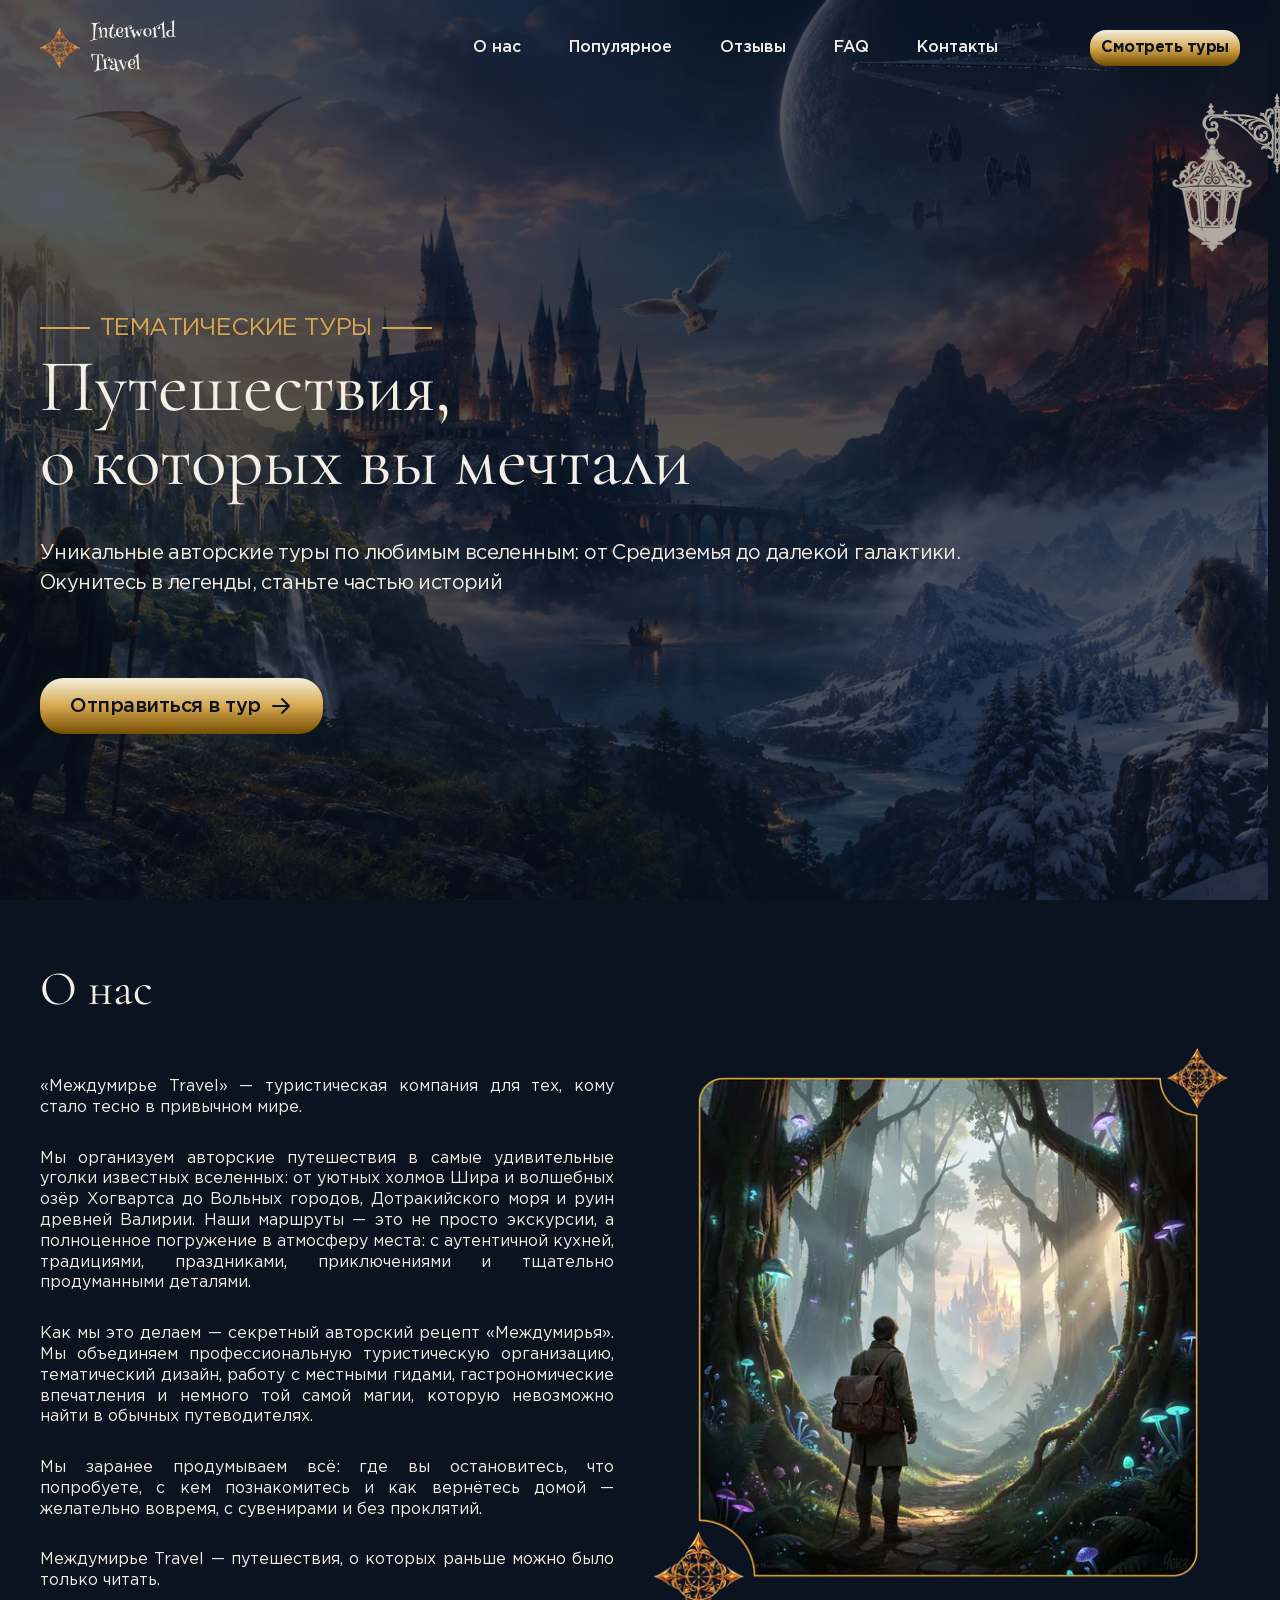
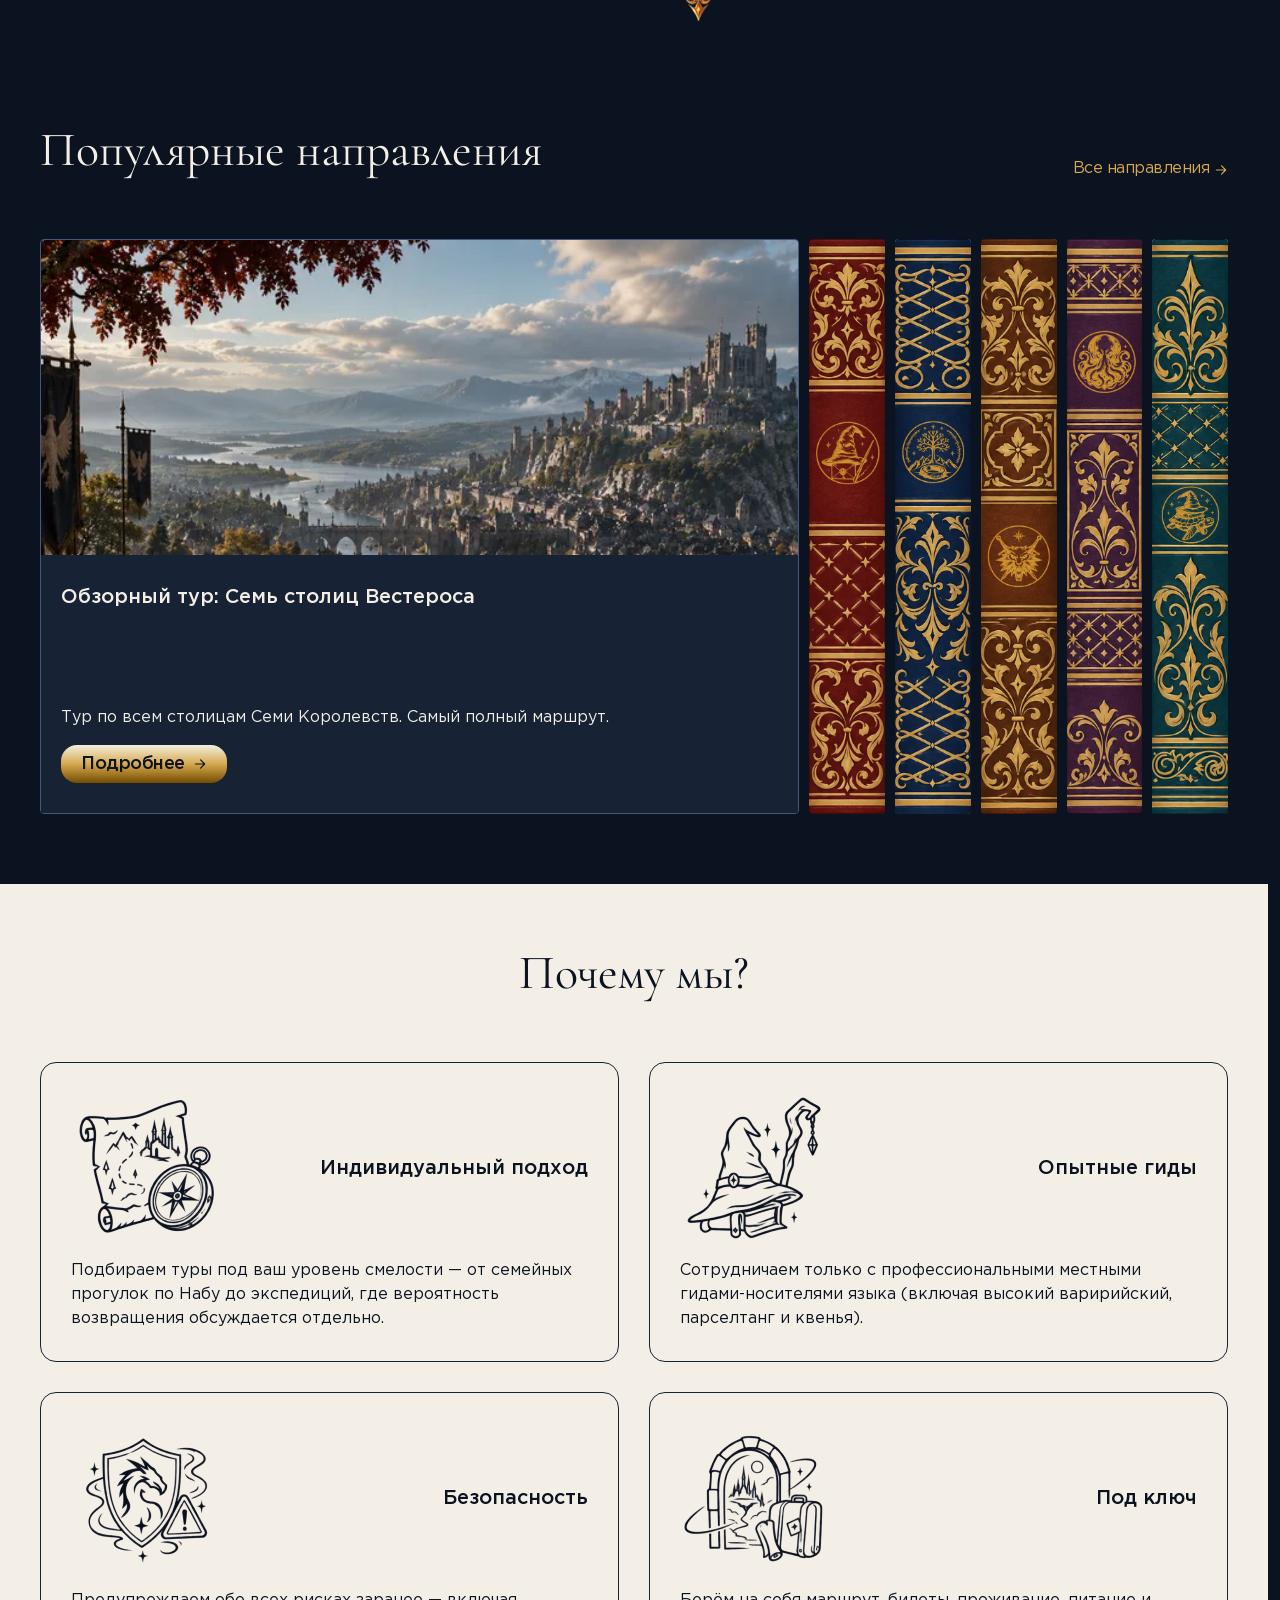
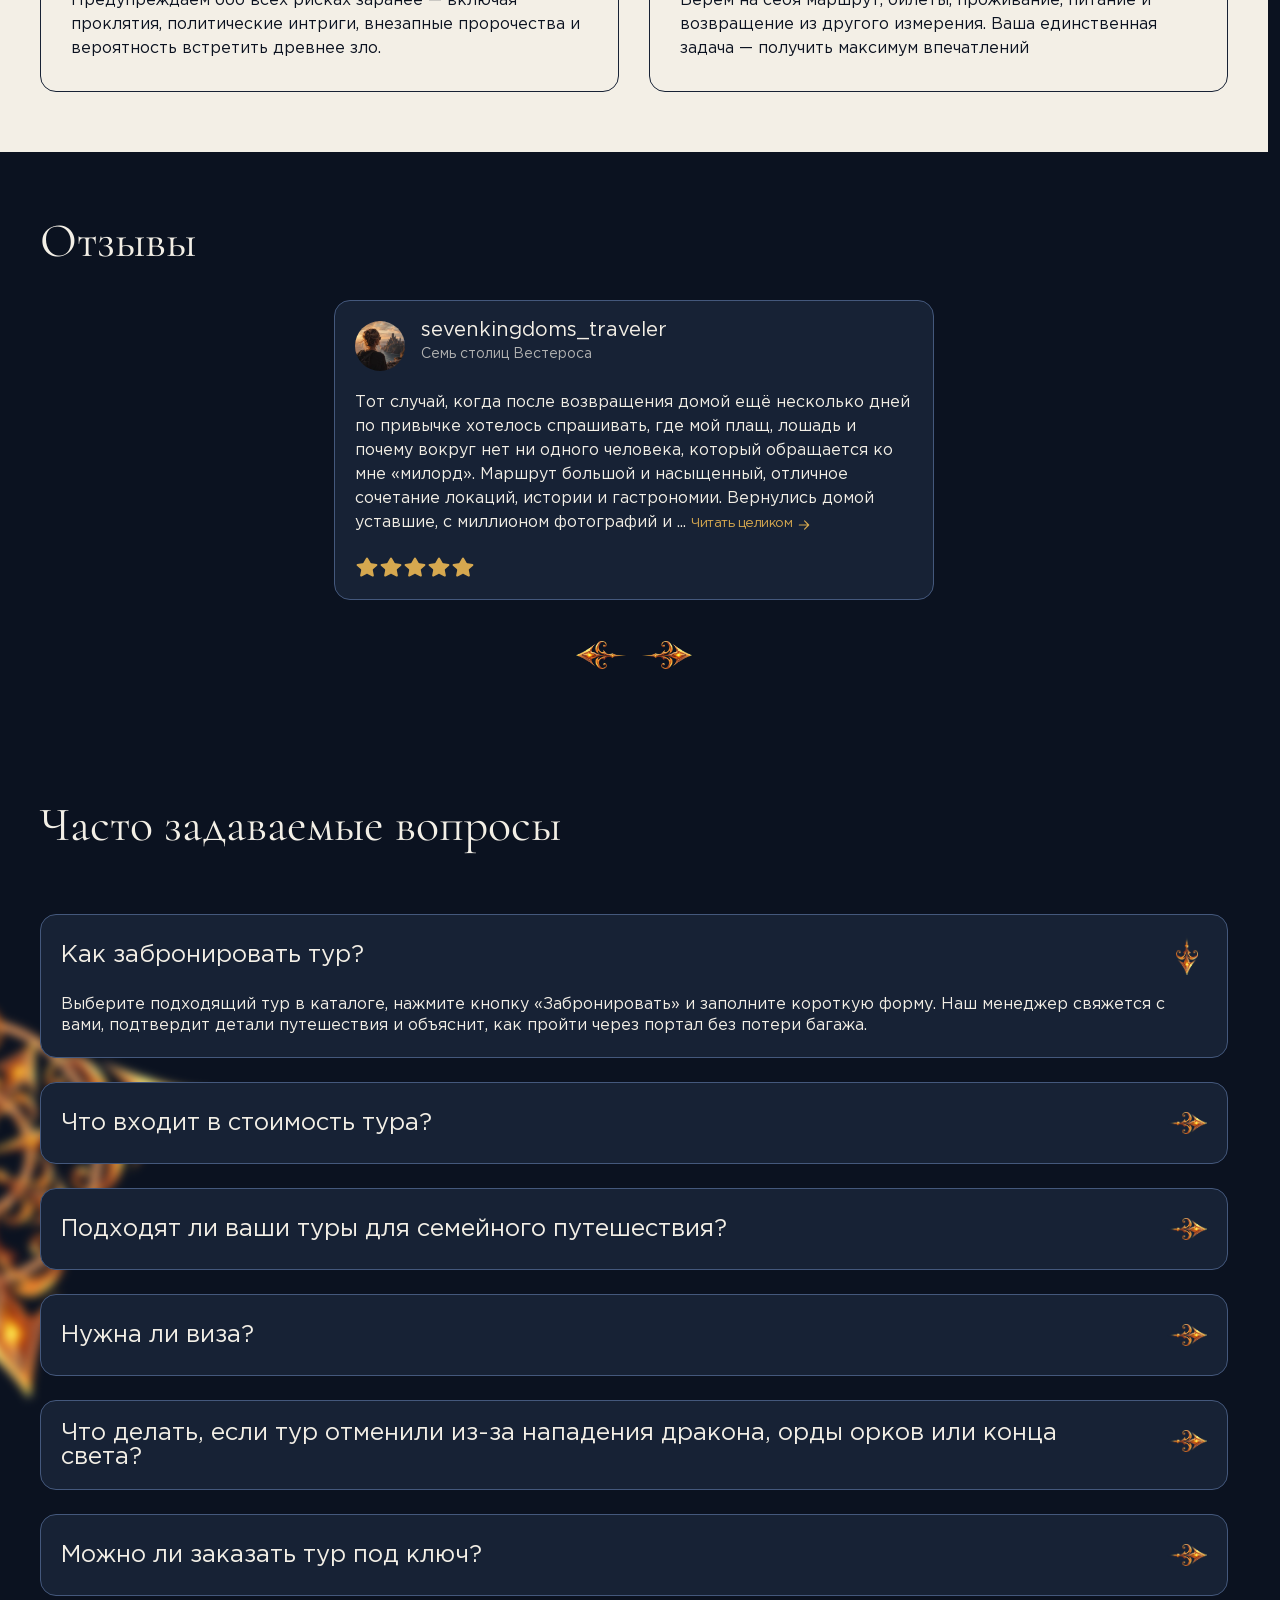
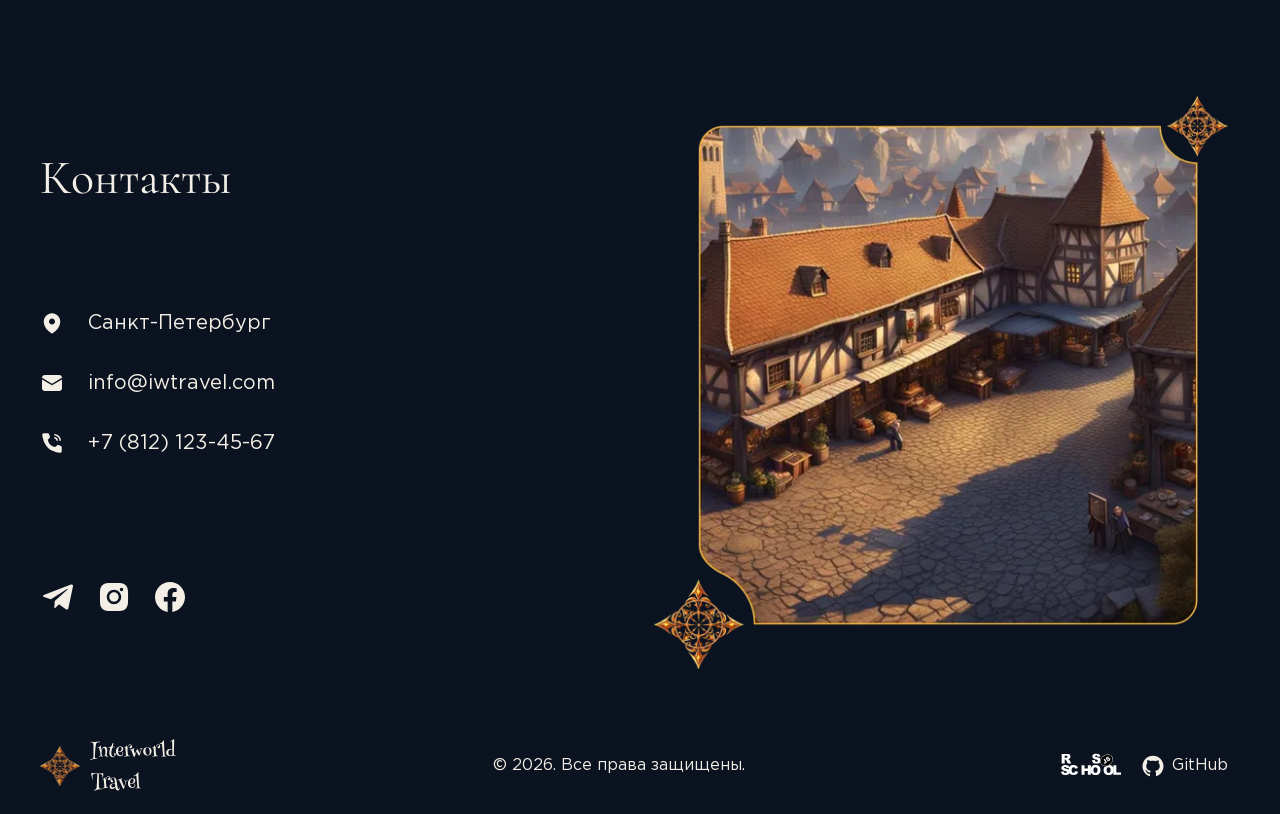
==== commit d80c12d6: "fix: fix z-index in header btn" ====
--- a/index.html
+++ b/index.html
@@ -76,7 +76,7 @@
                 <a class="nav__link nav__link--anchor" href="#contacts">Контакты</a>
               </li>
               <li class="nav__item">
-                <a class="nav__link btn btn--primary" href="tours.html">
+                <a class="nav__link-btn btn btn--primary" href="tours.html">
                   <span>Смотреть туры</span>
                 </a>
               </li>
--- a/assets/css/index.css
+++ b/assets/css/index.css
@@ -83,7 +83,7 @@
 body {
   font-family: var(--font-main);
   font-size: var(--font-size-base);
-  min-height: 100vh;
+  min-height: 100dvh;
 }
 
 body {
@@ -104,7 +104,7 @@
   position: relative;
   display: flex;
   flex-direction: column;
-  min-height: 100vh;
+  min-height: 100dvh;
   min-height: calc(100 * var(--vh, 1vh));
 }
 
@@ -210,7 +210,8 @@
 
 .btn span,
 .btn svg {
-  z-index: 10;
+  position: relative;
+  z-index: 100;
   pointer-events: none;
 }
 
@@ -237,10 +238,6 @@
   pointer-events: none;
 }
 
-.btn--primary:hover::after {
-  transform: translateY(-100%);
-}
-
 .btn--secondary {
   color: var(--accent);
   transition: color var(--transition);
@@ -249,11 +246,6 @@
 
 .btn--secondary span {
   padding-bottom: 2px;
-}
-
-
-.btn--secondary:hover {
-  color: var(--accent-bright);
 }
 
 .header {
@@ -263,7 +255,7 @@
   translate: -50% 0;
   width: 100%;
   background-color: rgba(11, 18, 32, 0.6);
-  z-index: 100;
+  z-index: 200;
   transition: background-color var(--transition);
 }
 
@@ -302,11 +294,6 @@
   outline: none;
 }
 
-.header__theme-switcher:hover .lamp {
-  animation: swing 2s ease-in-out 1;
-  transform-origin: 50% 0;
-}
-
 .header__theme-switcher img {
   filter: invert(0.7);
 }
@@ -329,10 +316,6 @@
   align-items: center;
   gap: 10px;
   transition: opacity var(--transition);
-}
-
-.logo:hover {
-  opacity: 0.7;
 }
 
 .logo__img {
@@ -370,11 +353,7 @@
   display: flex;
 }
 
-.nav__link:hover {
-  color: var(--accent);
-}
-
-.nav__link.btn {
+.nav__link-btn {
   min-width: 150px;
   margin-left: 60px;
   padding: 10px 10px;
@@ -385,7 +364,7 @@
 .hero {
   position: relative;
   padding: 200px 0 50px;
-  height: 100vh;
+  height: 100dvh;
   background: url("../img/hero-bg.webp") no-repeat;
   background-size: cover;
   background-position: top center;
@@ -520,12 +499,6 @@
   transition: all 500ms ease-in-out;
 }
 
-@media (hover:hover) {
-  .popular__item:not(.is-active):hover {
-    box-shadow: 0 0 5px 5px rgba(119, 119, 119, 0.3);
-  }  
-}
-
 .popular__item.is-active {
   flex: 10;
   border: 1px solid var(--border-dark);
@@ -618,10 +591,6 @@
   scale: -1 1;
 }
 
-.pagination__btn:hover {
-  opacity: 0.7;
-}
-
 section.advantages {
   background-color: var(--text-primary);
   padding: 60px 0;
@@ -650,10 +619,6 @@
   flex-wrap: wrap;
   gap: 16px;
   transition: box-shadow var(--transition);
-}
-
-.advantages__item:hover {
-  box-shadow: 0 0 20px rgba(23, 34, 53, 0.5);
 }
 
 .advantages__item-title {
@@ -792,10 +757,6 @@
   padding: 20px;
 }
 
-.faq__item:hover {
-  box-shadow: 0 0 10px rgba(207, 207, 207, 0.2);
-}
-
 .faq__question {
   display: flex;
   justify-content: space-between;
@@ -862,11 +823,6 @@
   transition: color var(--transition);
 }
 
-.contacts__link:hover span,
-.contacts__link:hover svg {
-  color: var(--accent);
-}
-
 .socials__list {
   display: flex;
   gap: 20px;
@@ -883,10 +839,6 @@
 .socials__item a {
   color: var(--text-primary);
   transition: color var(--transition);
-}
-
-.socials__item a:hover {
-  color: var(--accent)
 }
 
 .socials__item a,
@@ -917,20 +869,12 @@
   transition: opacity var(--transition);
 }
 
-.footer__rsschool:hover {
-  opacity: 0.7;
-}
-
 .footer__github {
   display: flex;
   align-items: center;
   gap: 7px;
   color: var(--text-primary);
   transition: color var(--transition);
-}
-
-.footer__github:hover {
-  color: var(--accent)
 }
 
 /* Modal */
@@ -962,7 +906,7 @@
   flex-direction: column;
   width: 100%;
   max-width: 900px;
-  max-height: 100vh;
+  max-height: 100dvh;
   gap: var(--spacing-lg);
   background-color: var(--bg-secondary);
   border: 1px solid var(--border-dark);
@@ -972,6 +916,14 @@
   transform: scale(0);
   transition: transform 0.3s ease-in;
   overflow-y: auto;
+  scrollbar-width: none;
+  -ms-overflow-style: none;
+}
+
+.modal__content::-webkit-scrollbar {
+  display: none;
+  width: 0;
+  height: 0;
 }
 
 .modal.is-active {
@@ -993,12 +945,6 @@
   width: 40px;
   height: 40px;
   transition: opacity var(--transition);
-}
-
-@media (hover: hover) {
-  .modal__close-btn:hover {
-    opacity: 0.7;
-  }
 }
 
 .modal__close-btn::before,
@@ -1100,10 +1046,6 @@
 
 body.light .nav__link {
   color: var(--bg-main);
-}
-
-body.light .nav__link:hover {
-  color: var(--hover-blue);
 }
 
 body.light .header__theme-switcher img {
@@ -1146,16 +1088,8 @@
   background-color: var(--bg-secondary);
 }
 
-body.light .btn--primary:hover {
-  color: var(--text-primary);  
-}
-
 body.light .btn--secondary {
   color: var(--bg-main);
-}
-
-body.light .btn--secondary:hover {
-  color: var(--hover-blue);
 }
 
 body.light .hero::before {
@@ -1200,10 +1134,6 @@
 
 body.light .advantages__item {
   border-color: var(--text-primary);
-}
-
-body.light .advantages__item:hover {
-  box-shadow: 0 0 20px rgba(207, 207, 207, 0.5);
 }
 
 body.light .reviews__item,
@@ -1219,17 +1149,6 @@
   color: var(--bg-main);
 }
 
-body.light .contacts__link:hover span,
-body.light .contacts__link:hover svg,
-body.light .socials__item a:hover,
-body.light .footer__github:hover {
-  color: var(--hover-blue);
-}
-
-body.light .faq__item:hover {
-  box-shadow: 0 0 10px rgba(23, 34, 53, 0.2);
-}
-
 body.light .footer__rsschool {
   filter: invert(0);
 }
@@ -1256,7 +1175,7 @@
     font-size: 14px;
   }
   
-  .nav__link.btn {
+  .nav__link-btn {
     margin: 0;
   }
 
@@ -1276,7 +1195,7 @@
 
 @media (max-width: 768px) {
   html, body {
-    scrollbar-width: none;  
+  scrollbar-width: none;  
   }
 
   body::-webkit-scrollbar {
@@ -1357,7 +1276,7 @@
     top: 0;
     left: 0;
     width: 100%;
-    height: 100vh;
+    height: 100dvh;
     background-color: var(--bg-main);
     padding: 100px 0 30px;
     z-index: 100;
@@ -1378,7 +1297,7 @@
     justify-content: center;
   }
 
-  .nav__link.btn {
+  .nav__link-btn {
     margin: 0 auto;
     padding: 16px;
   }
@@ -1407,6 +1326,12 @@
   
   .hero__subtitle {
     font-size: 16px;
+    padding: 0 43px;
+  }
+
+  .hero__subtitle::before, 
+  .hero__subtitle::after {
+    width: 37px;
   }
 
   .hero__title {
@@ -1456,6 +1381,7 @@
   .popular__item.is-active,
   .popular__item {
     flex: auto;
+    border: 1px solid var(--border-dark);
   }
 
   .popular__item.is-active .popular__image,
@@ -1591,6 +1517,93 @@
   }
 }
 
+/* Hover */
+
+@media (hover:hover) {
+  .btn--primary:hover::after {
+      transform: translateY(-100%);
+  }
+
+  .btn--secondary:hover {
+    color: var(--accent-bright);
+  }
+  
+  .nav__link:hover {
+    color: var(--accent);
+  }
+  
+  .header__theme-switcher:hover .lamp {
+    animation: swing 2s ease-in-out 1;
+    transform-origin: 50% 0;
+  }
+
+  .popular__item:not(.is-active):hover {
+    box-shadow: 0 0 5px 5px rgba(119, 119, 119, 0.3);
+  }  
+
+  .advantages__item:hover {
+    box-shadow: 0 0 20px rgba(23, 34, 53, 0.5);
+  }
+  
+  .pagination__btn:hover {
+    opacity: 0.7;
+  }
+  
+  .faq__item:hover {
+    box-shadow: 0 0 10px rgba(207, 207, 207, 0.2);
+  }
+  
+  .contacts__link:hover span,
+  .contacts__link:hover svg {
+    color: var(--accent);
+  }
+  
+  .socials__item a:hover {
+    color: var(--accent)
+  }
+  
+  .footer__rsschool:hover {
+    opacity: 0.7;
+  }
+  
+  .footer__github:hover {
+    color: var(--accent)
+  }
+
+  .modal__close-btn:hover {
+    opacity: 0.7;
+  }
+  
+  body.light .nav__link:hover {
+    color: var(--hover-blue);
+  }
+  
+  body.light .btn--primary:hover {
+    color: var(--text-primary);  
+  }
+  
+  body.light .btn--secondary:hover {
+    color: var(--hover-blue);
+  }
+  
+  body.light .advantages__item:hover {
+    box-shadow: 0 0 20px rgba(207, 207, 207, 0.5);
+  }
+
+  body.light .contacts__link:hover span,
+  body.light .contacts__link:hover svg,
+  body.light .socials__item a:hover,
+  body.light .footer__github:hover {
+    color: var(--hover-blue);
+  }
+
+  body.light .faq__item:hover {
+    box-shadow: 0 0 10px rgba(23, 34, 53, 0.2);
+  }
+}
+
+/* Animations */
+
 @keyframes swing {
   0% {
     transform: rotate(0deg);
@@ -1612,3 +1625,4 @@
     transform: rotate(0deg);
   }
 }
+
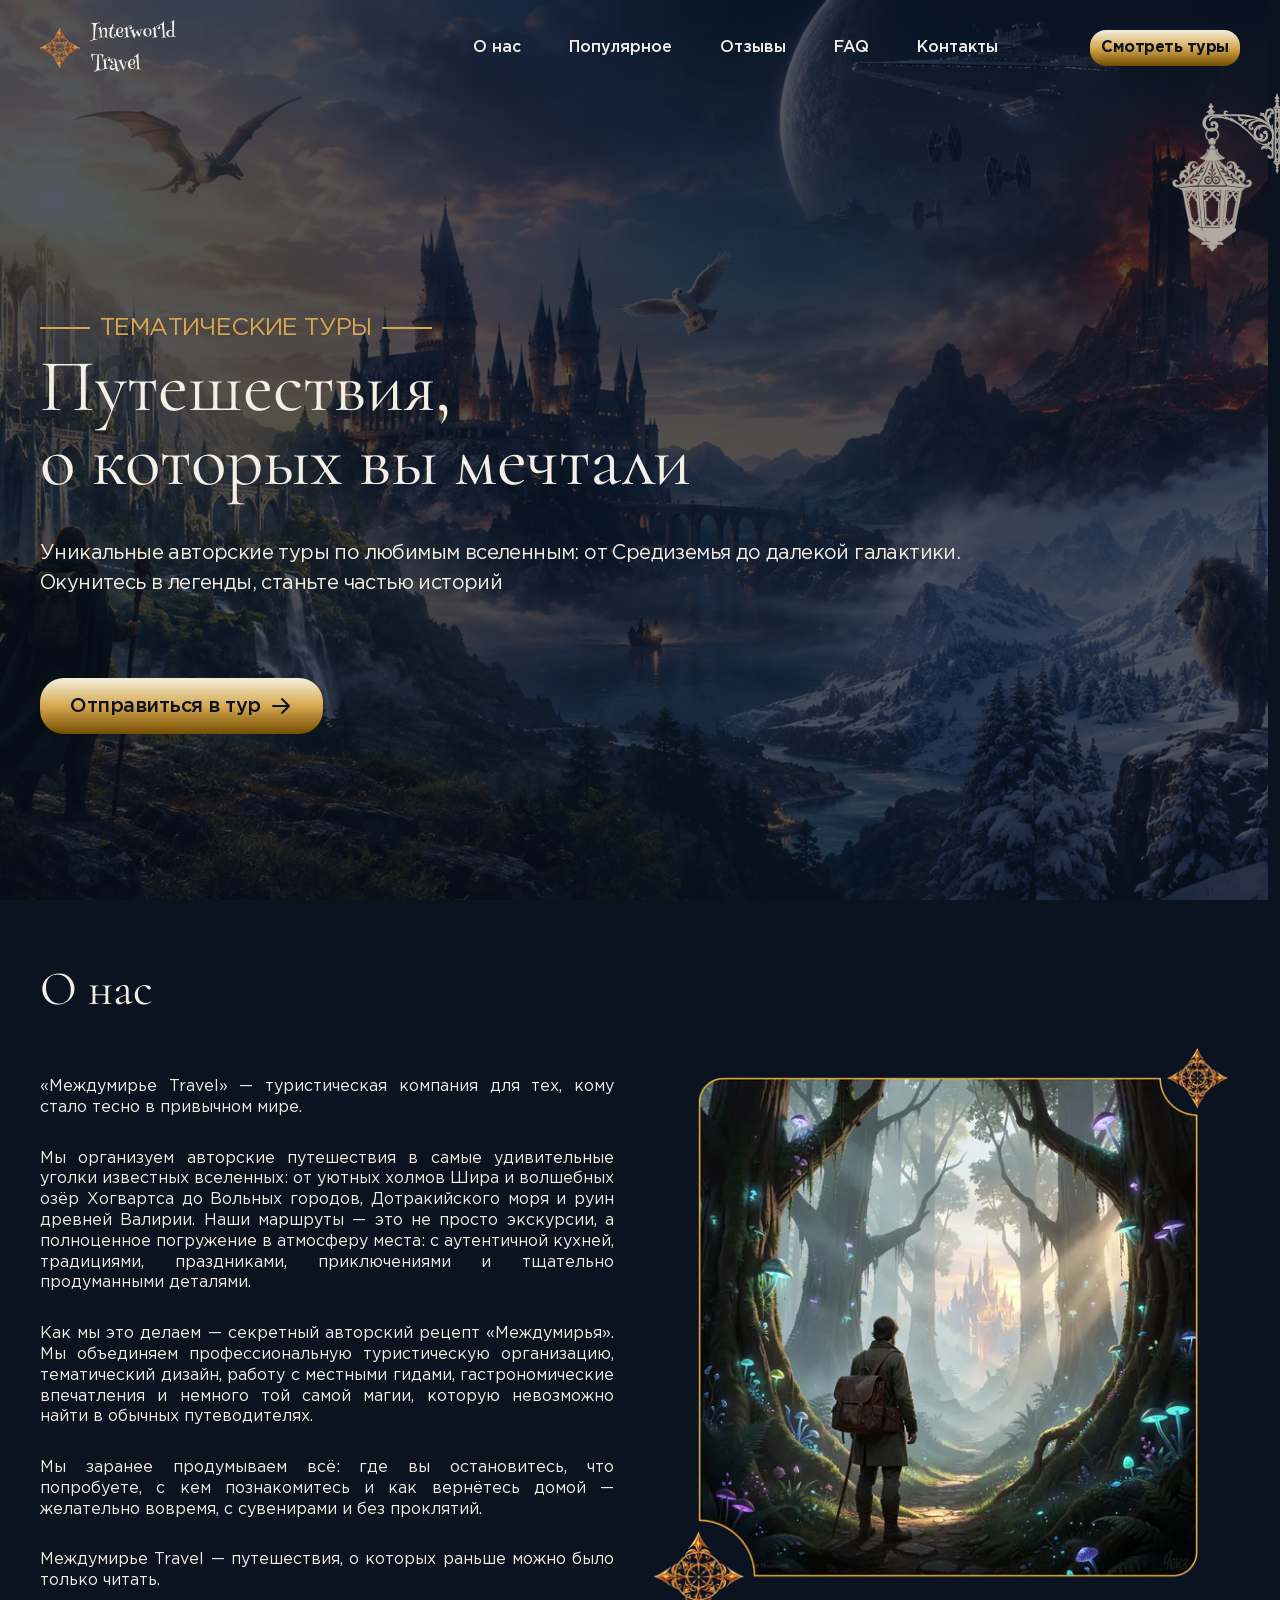
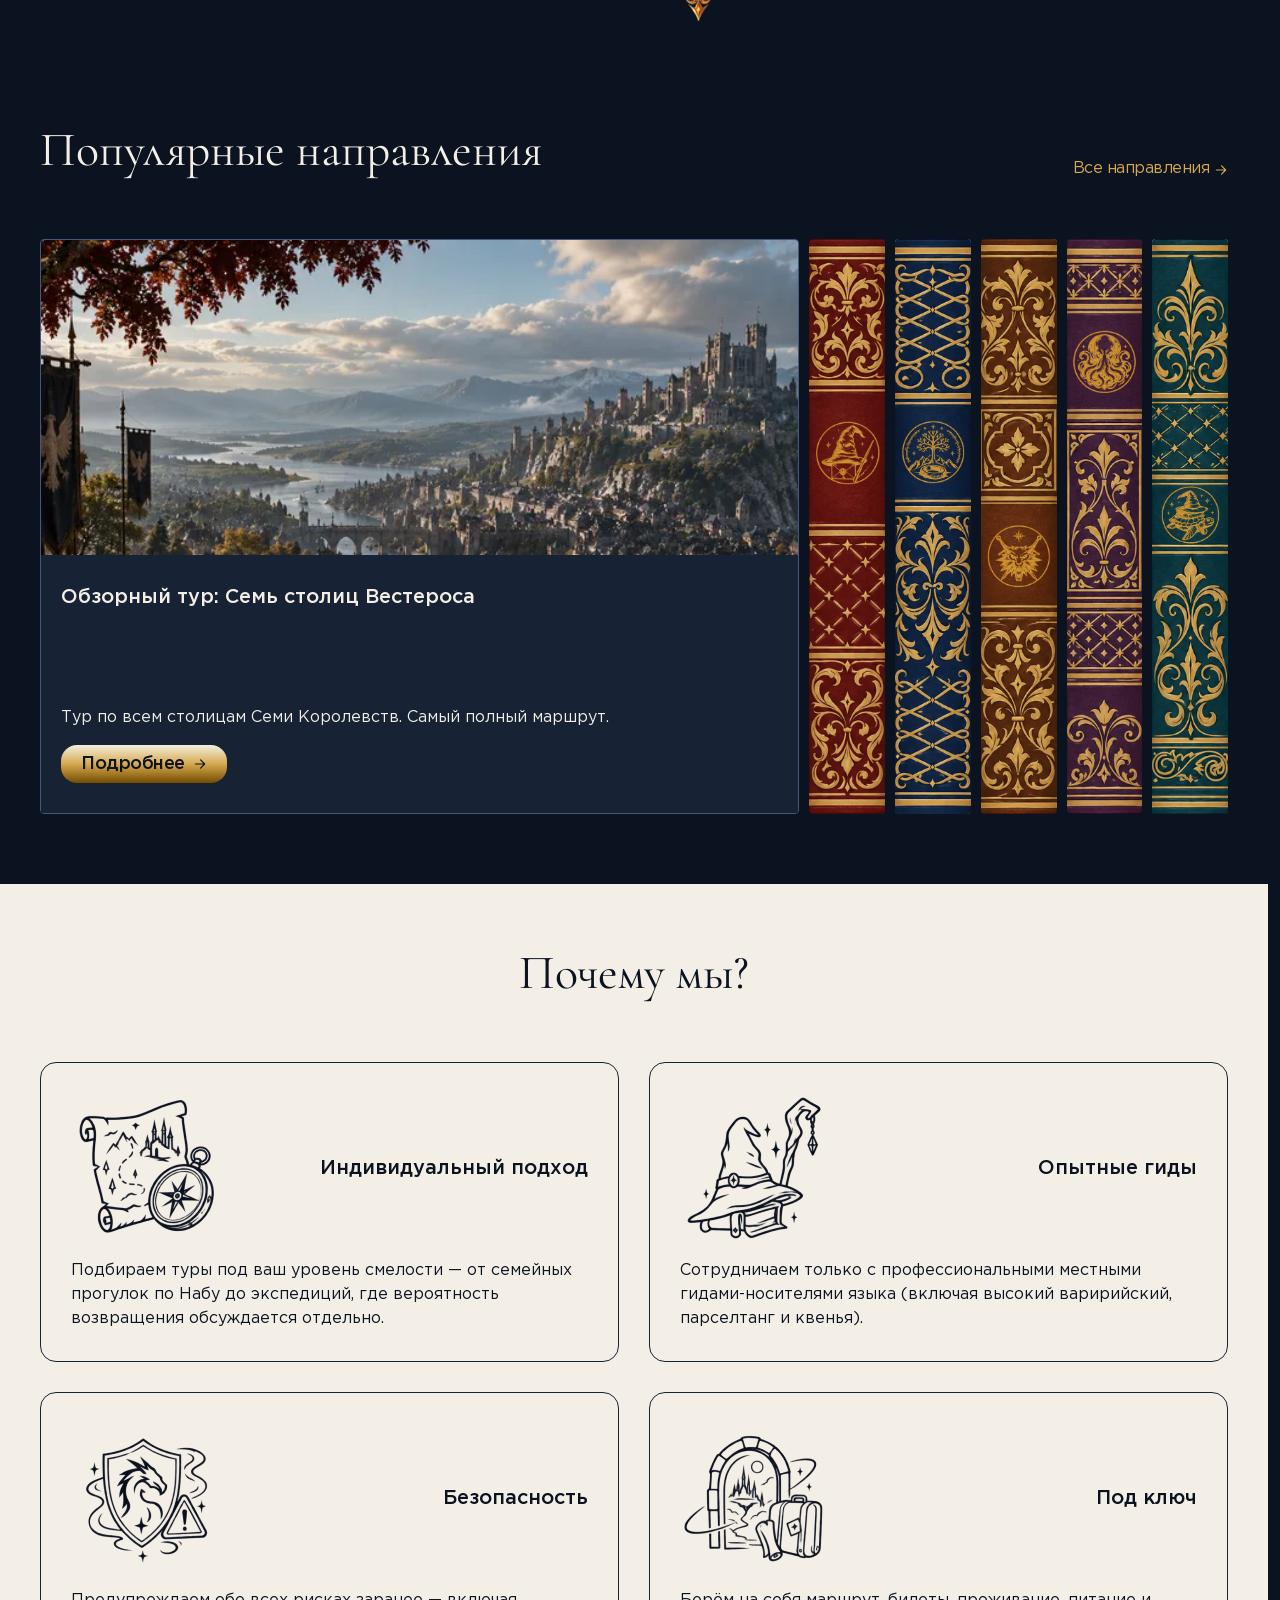
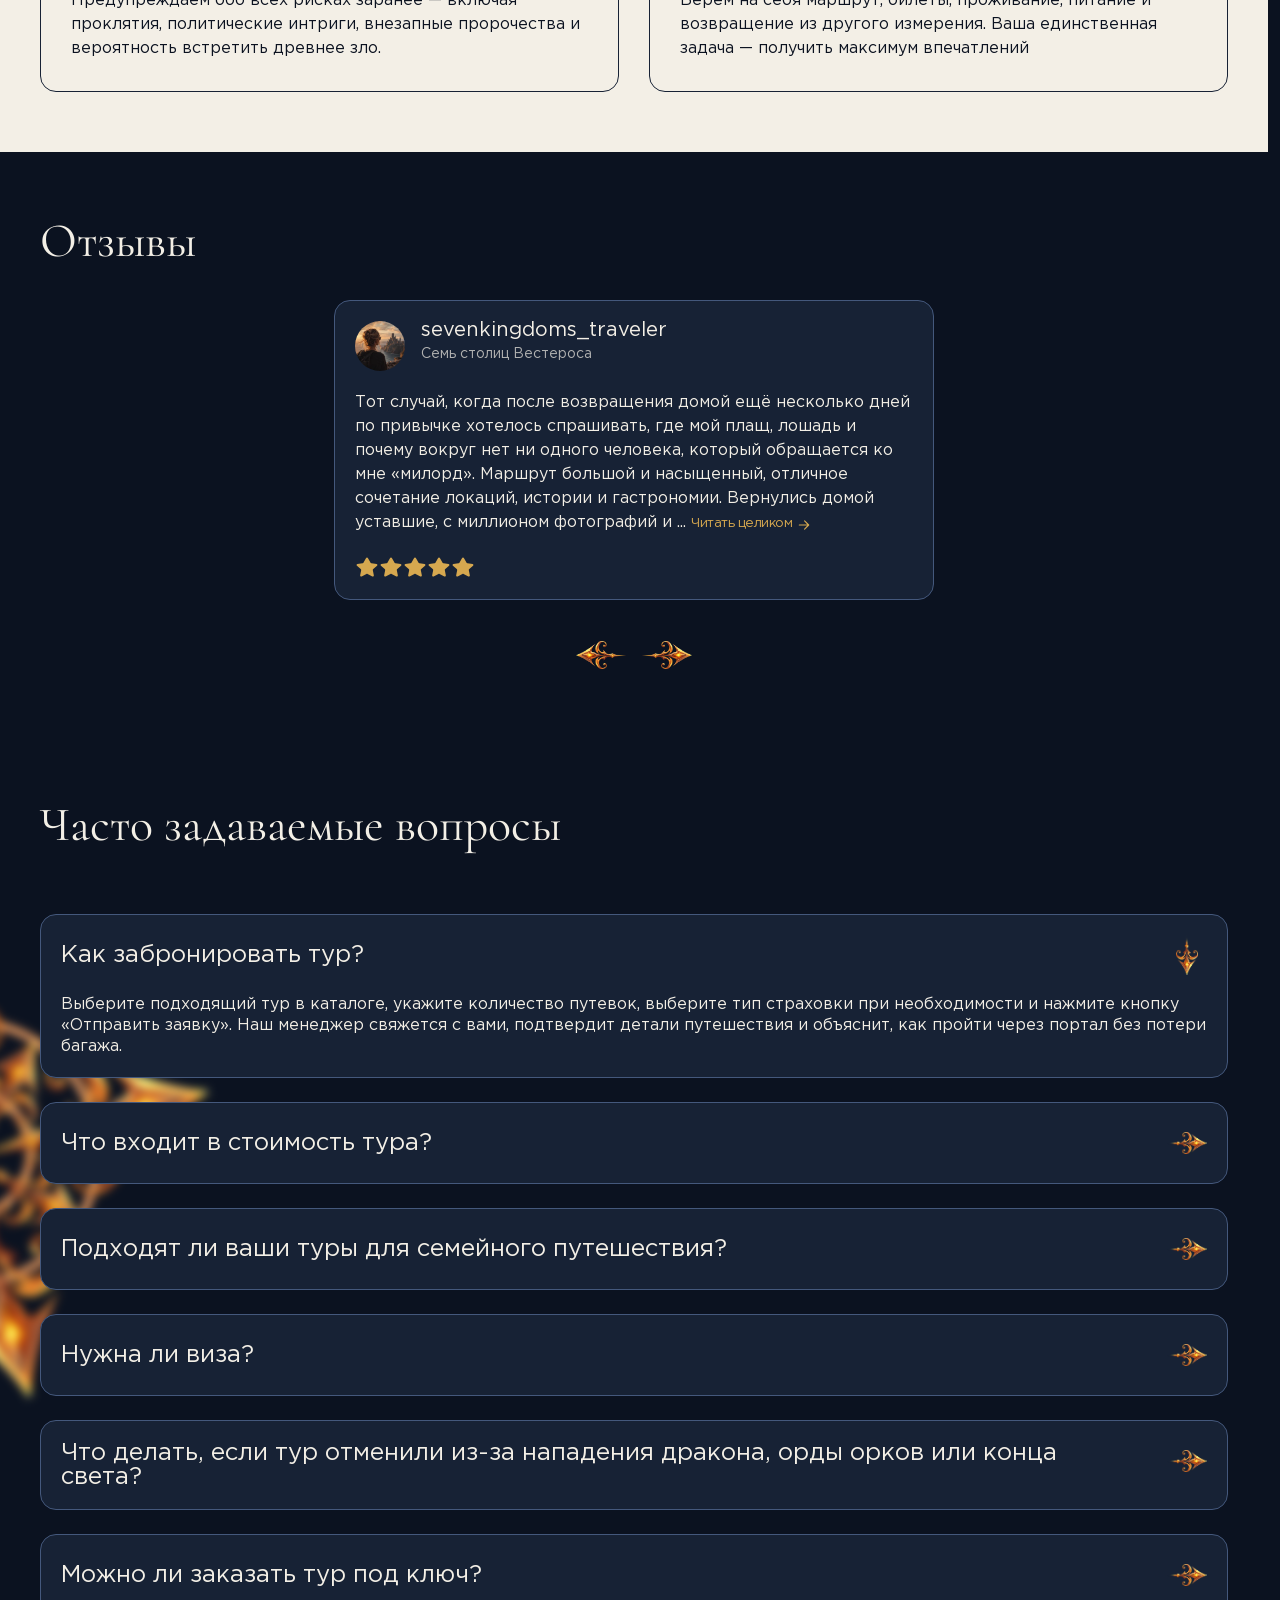
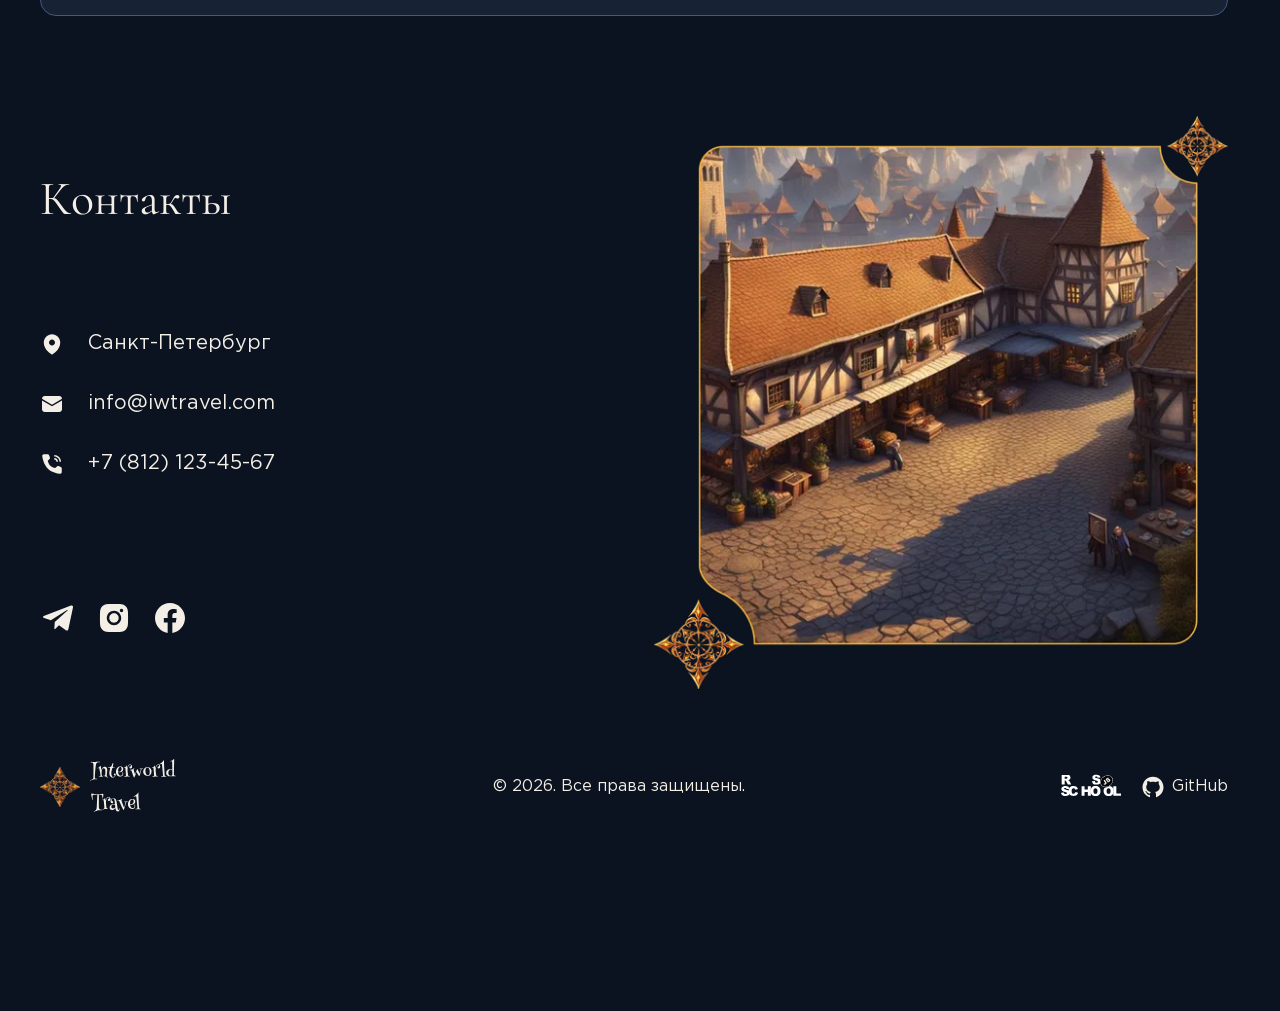
==== commit 5031adc6: "fix: update faq texts" ====
--- a/index.html
+++ b/index.html
@@ -17,10 +17,10 @@
   <meta property="og:site_name" content="Interworld Travel">
 
   <link rel="icon" type="image/png" href="./assets/favicon/favicon-96x96.png" sizes="96x96">
-  <link rel="icon" type="image/svg+xml" href="./assets/favicon//favicon.svg">
-  <link rel="shortcut icon" href="/favicon.ico">
-  <link rel="apple-touch-icon" sizes="180x180" href="./assets/favicon//apple-touch-icon.png">
-  <link rel="manifest" href="./assets/favicon//site.webmanifest">
+  <link rel="icon" type="image/svg+xml" href="./assets/favicon/favicon.svg">
+  <link rel="shortcut icon" href="./favicon.ico">
+  <link rel="apple-touch-icon" sizes="180x180" href="./assets/favicon/apple-touch-icon.png">
+  <link rel="manifest" href="./assets/favicon/site.webmanifest">
 
   <link rel="preload" href="./assets/fonts/CormorantGaramond-Regular.woff2" type="font/woff2" as="font"
     crossorigin="anonymous">
@@ -55,7 +55,8 @@
             <img class="hanger" src="./assets/img/hanger.webp" alt="" aria-hidden="true">
             <span class="header__theme-switcher-bg"></span>
           </button>
-          <button class="header__menu-toggle js-dropdown-trigger" data-id="#nav" aria-label="Открыть меню">
+          <button class="header__menu-toggle js-dropdown-trigger" aria-label="Открыть меню" aria-expanded="false"
+            aria-controls="nav">
             <span></span>
           </button>
           <nav class="header__nav nav">
@@ -140,8 +141,8 @@
               </svg>
             </a>
           </div>
-          <ul class="popular__list gal-slider list-reset">
-            <li class="popular__item gal-slide">
+          <ul class="popular__list list-reset">
+            <li class="popular__item">
               <div class="popular__cover">
                 <img src="./assets/img/cover-1.webp" alt="" aria-hidden="true">
               </div>
@@ -160,7 +161,7 @@
                 </button>
               </div>
             </li>
-            <li class="popular__item gal-slide">
+            <li class="popular__item">
               <div class="popular__cover">
                 <img src="./assets/img/cover-2.webp" alt="" aria-hidden="true">
               </div>
@@ -179,13 +180,13 @@
                 </button>
               </div>
             </li>
-            <li class="popular__item gal-slide">
+            <li class="popular__item">
               <div class="popular__cover">
                 <img src="./assets/img/cover-3.webp" alt="" aria-hidden="true">
               </div>
               <div class="popular__image">
                 <img src="./assets/img/tours/tolkien-0.webp" width="300" height="300"
-                  alt="Изображеие крепости Минас-Тирит в Гондоре.">
+                  alt="Изображение крепости Минас-Тирит в Гондоре.">
               </div>
               <div class="popular__info">
                 <h3 class="popular__name">Гондор: белые города и королевские дороги</h3>
@@ -199,7 +200,7 @@
                 </button>
               </div>
             </li>
-            <li class="popular__item gal-slide">
+            <li class="popular__item">
               <div class="popular__cover">
                 <img src="./assets/img/cover-4.webp" alt="" aria-hidden="true">
               </div>
@@ -218,12 +219,12 @@
                 </button>
               </div>
             </li>
-            <li class="popular__item gal-slide">
+            <li class="popular__item">
               <div class="popular__cover">
                 <img src="./assets/img/cover-5.webp" alt="" aria-hidden="true">
               </div>
               <div class="popular__image">
-                <img src="./assets/img/tours/lovecraft-1.webp" width="300" height="300" alt="Изображеие Иннсмута.">
+                <img src="./assets/img/tours/lovecraft-1.webp" width="300" height="300" alt="Изображение Иннсмута.">
               </div>
               <div class="popular__info">
                 <h3 class="popular__name">Иннсмут: морской курорт с семейным сюрпризом</h3>
@@ -238,12 +239,12 @@
                 </button>
               </div>
             </li>
-            <li class="popular__item gal-slide">
+            <li class="popular__item">
               <div class="popular__cover">
                 <img src="./assets/img/cover-6.webp" alt="" aria-hidden="true">
               </div>
               <div class="popular__image">
-                <img src="./assets/img/tours/pratchett-0.webp" width="300" height="300" alt="Изображеие Анк-Морпорка.">
+                <img src="./assets/img/tours/pratchett-0.webp" width="300" height="300" alt="Изображение Анк-Морпорка.">
               </div>
               <div class="popular__info">
                 <h3 class="popular__name">Анк-Морпорк: город возможностей и мелких краж</h3>
@@ -304,9 +305,9 @@
       <section class="reviews" id="reviews">
         <div class="container">
           <h2 class="reviews__title title">Отзывы</h2>
-          <div class="reviews__wrapper slider">
+          <div class="reviews__wrapper">
             <ul class="reviews__list list-reset">
-              <li class="reviews__item slide  is-visible">
+              <li class="reviews__item is-visible">
                 <div class="reviews__item-header">
                   <div class="reviews__item-avatar">
                     <img src="./assets/img/reviews-4.webp" width="50" height="50" alt="Аватар автора отзыва.">
@@ -341,7 +342,7 @@
                 </p>
                 <div class="reviews__item-rating"></div>
               </li>
-              <li class="reviews__item slide">
+              <li class="reviews__item">
                 <div class="reviews__item-header">
                   <div class="reviews__item-avatar">
                     <img src="./assets/img/reviews-7.webp" width="50" height="50" alt="Аватар автора отзыва.">
@@ -358,7 +359,7 @@
                 </p>
                 <div class="reviews__item-rating"></div>
               </li>
-              <li class="reviews__item slide">
+              <li class="reviews__item">
                 <div class="reviews__item-header">
                   <div class="reviews__item-avatar">
                     <img src="./assets/img/reviews-8.webp" width="50" height="50" alt="Аватар автора отзыва.">
@@ -373,7 +374,7 @@
                   собой перекус, на фудкорте огромные очереди</p>
                 <div class="reviews__item-rating"></div>
               </li>
-              <li class="reviews__item slide">
+              <li class="reviews__item">
                 <div class="reviews__item-header">
                   <div class="reviews__item-avatar">
                     <img src="./assets/img/reviews-9.webp" width="50" height="50" alt="Аватар автора отзыва.">
@@ -390,7 +391,7 @@
                 </p>
                 <div class="reviews__item-rating"></div>
               </li>
-              <li class="reviews__item slide">
+              <li class="reviews__item">
                 <div class="reviews__item-header">
                   <div class="reviews__item-avatar">
                     <img src="./assets/img/reviews-2.webp" width="50" height="50" alt="Аватар автора отзыва.">
@@ -405,7 +406,7 @@
                   на ужине еда появляется из воздуха, но кофе почему-то нет</p>
                 <div class="reviews__item-rating"></div>
               </li>
-              <li class="reviews__item slide">
+              <li class="reviews__item">
                 <div class="reviews__item-header">
                   <div class="reviews__item-avatar">
                     <img src="./assets/img/reviews-5.webp" width="50" height="50" alt="Аватар автора отзыва.">
@@ -423,7 +424,7 @@
                     Путешествие в Вестерос прошло великолепно. Покатались на драконе, с высоты посмотрели на белых
                     ходоков, заглянули за Стену. Красиво, атмосферно, местами прохладно. Из минусов: Железный трон
                     оказался неудобным, свадьбы слишком шумные, а у дракона ручная кладь оплачивается отдельно. Зато
-                    сервис огонь. Буквально. Пять звёзд. Вернёмся
+                    сервис огонь. Буквально. Пять звёзд. Вернёмся, если
                   </span>
                   <span>...</span>
                   <button class="reviews__item-btn btn btn--secondary">
@@ -433,13 +434,12 @@
                         stroke-linejoin="round" />
                     </svg>
                   </button>
-                  <span class="visually-hidden reviews__item-hidden">
-                    , если к следующему сезону кто-нибудь ещё останется в живых.
-                  </span>
+                  <span class="visually-hidden reviews__item-hidden">к следующему сезону кто-нибудь ещё останется
+                    в живых.</span>
                 </p>
                 <div class="reviews__item-rating"></div>
               </li>
-              <li class="reviews__item slide">
+              <li class="reviews__item">
                 <div class="reviews__item-header">
                   <div class="reviews__item-avatar">
                     <img src="./assets/img/reviews-3.webp" width="50" height="50" alt="Аватар автора отзыва.">
@@ -454,7 +454,7 @@
                   оперативное обслуживание</p>
                 <div class="reviews__item-rating"></div>
               </li>
-              <li class="reviews__item slide">
+              <li class="reviews__item">
                 <div class="reviews__item-header">
                   <div class="reviews__item-avatar">
                     <img src="./assets/img/reviews-6.webp" width="50" height="50" alt="Аватар автора отзыва.">
@@ -472,7 +472,7 @@
                     Когда увидела в турах Иннсмут, я тут же оформила бронь. Это было великолепно!
                     В местном баре удалось встретить правнука Зедока Аллена, Билла Аллана, и пропустить с ним стаканчик
                     виски. Очень колоритный мужчина — правда, почему-то всё время пристально на меня смотрел, возможно,
-                    я ему кого-то напомнила). На лодочке покатались до </span>
+                    я ему кого-то напомнила). На лодочке покатались до</span>
                   <span>...</span>
                   <button class="reviews__item-btn btn btn--secondary">
                     <span>Читать целиком</span>
@@ -482,7 +482,7 @@
                     </svg>
                   </button>
                   <span class="visually-hidden reviews__item-hidden">
-                    покатались до Рифа Дьявола. Красивейшее место! Вода, конечно, какая-то подозрительно
+                    Рифа Дьявола. Красивейшее место! Вода, конечно, какая-то подозрительно
                     тёмная - Тихий океан как никак! Номер в Гидмен-Хаус попался очень неплохим, с видом на залив и
                     центральную площадь. Из минусов — ночью соседи странно бродили за дверью и несколько раз пытались её
                     открыть, но я заложила дверь стульями. Местные жители своеобразные: странная кожа, слегка выпученные
@@ -495,7 +495,7 @@
                 </p>
                 <div class="reviews__item-rating"></div>
               </li>
-              <li class="reviews__item slide">
+              <li class="reviews__item">
                 <div class="reviews__item-header">
                   <div class="reviews__item-avatar">
                     <img src="./assets/img/reviews-1.webp" width="50" height="50" alt="Аватар автора отзыва.">
@@ -511,10 +511,10 @@
                 <div class="reviews__item-rating"></div>
               </li>
             </ul>
-            <div class="reviews__pagination pagination">
-              <button class="pagination__btn pagination__btn--prev" title="Назад" aria-label="Листать назад"></button>
-              <button class="pagination__btn pagination__btn--next" title="Вперёд" aria-label="Листать вперед"></button>
-            </div>
+          </div>
+          <div class="reviews__pagination pagination">
+            <button class="pagination__btn pagination__btn--prev" title="Назад" aria-label="Листать назад"></button>
+            <button class="pagination__btn pagination__btn--next" title="Вперёд" aria-label="Листать вперед"></button>
           </div>
         </div>
       </section>
@@ -528,8 +528,8 @@
                 <span class="faq__question-icon"></span>
               </summary>
               <div class="faq__answer">
-                <p>Выберите подходящий тур в каталоге, нажмите кнопку «Забронировать» и
-                  заполните короткую форму. Наш менеджер свяжется с вами, подтвердит
+                <p>Выберите подходящий тур в каталоге, укажите количество путевок, выберите тип страховки при
+                  необходимости и нажмите кнопку «Отправить заявку». Наш менеджер свяжется с вами, подтвердит
                   детали путешествия и объяснит, как пройти через портал без потери багажа.</p>
               </div>
             </details>
@@ -539,9 +539,10 @@
                 <span class="faq__question-icon"></span>
               </summary>
               <div class="faq__answer">
-                <p>В стоимость входят маршрут, трансфер, проживание, услуги профессионального
-                  гида и базовая страховка. Дополнительные расходы — например, аренда дракона,
-                  покупка светового меча или защитного амулета — указаны в описании тура.</p>
+                <p>В стоимость входят предварительная консультация, трансфер, проживание и услуги профессионального
+                  гида. Дополнительные расходы — например, аренда дракона, покупка светового меча или защитного амулета
+                  — оплачиваются при желании отдельно. Также есть возможность дополнительно приобрести стандартную или
+                  расширенную страховку (для некоторых направлений крайне рекомендуется).</p>
               </div>
             </details>
             <details class="faq__item" name="faq">
@@ -550,9 +551,9 @@
                 <span class="faq__question-icon"></span>
               </summary>
               <div class="faq__answer">
-                <p>Можно, если в карточке тура указана категория «можно с детьми». Мы заранее указываем
-                  уровень опасности и предупреждаем о встречах с чудовищами, древними богами,
-                  драконами и других особенностях маршрута.</p>
+                <p>Можно, если в карточке тура указана категория «можно с детьми». Мы заранее указываем уровень
+                  опасности и предупреждаем о встречах с чудовищами, древними богами, драконами и других особенностях
+                  маршрута.</p>
               </div>
             </details>
             <details class="faq__item" name="faq">
@@ -561,9 +562,9 @@
                 <span class="faq__question-icon"></span>
               </summary>
               <div class="faq__answer">
-                <p>Всё зависит от выбранного мира и направления. Для некоторых туров понадобится
-                  виза, межгалактический паспорт, разрешение на использование магии или
-                  официальное разрешение на посещение от местного повелителя.</p>
+                <p>Всё зависит от выбранного мира и направления. Для некоторых туров понадобится виза, межгалактический
+                  паспорт, разрешение на использование магии или официальное разрешение на посещение от местного
+                  повелителя.</p>
               </div>
             </details>
             <details class="faq__item" name="faq">
@@ -574,10 +575,10 @@
                 <span class="faq__question-icon"></span>
               </summary>
               <div class="faq__answer">
-                <p>Мы предложим перенос тура, альтернативный маршрут или возврат средств
-                  согласно условиям бронирования. Если конец света оказался временным, тур можно будет продолжить после
-                  восстановления инфраструктуры. Если нападение оказалось частью экскурсии,
-                  оно будет отмечено в программе как «непредвиденное, но впечатляющее событие».</p>
+                <p>Мы предложим перенос тура, альтернативный маршрут или возврат средств согласно условиям бронирования.
+                  Если конец света оказался временным, тур можно будет продолжить после восстановления инфраструктуры.
+                  Если нападение оказалось частью экскурсии, оно будет отмечено в программе как «непредвиденное, но
+                  впечатляющее событие».</p>
               </div>
             </details>
             <details class="faq__item" name="faq">
@@ -586,9 +587,10 @@
                 <span class="faq__question-icon"></span>
               </summary>
               <div class="faq__answer">
-                <p>Конечно. Мы организуем всё путешествие: билеты, трансфер, проживание,
-                  питание, гида, стандартную страховку и максимально безопасное возвращение домой. Вам останется
-                  только собрать вещи и не опоздать к порталу.</p>
+                <p>Конечно. По вашему запросу мы организуем всё путешествие: билеты, трансфер, проживание, питание,
+                  гида, страховку, рекомендации о покупке сувениров и максимально безопасное возвращение домой. Вам
+                  останется только собрать вещи и не опоздать к порталу.
+                </p>
               </div>
             </details>
           </div>
@@ -612,7 +614,7 @@
                   </a>
                 </li>
                 <li class="contacts__item">
-                  <a href="mailto:info@mezhdu-mirye.ru" class="contacts__link">
+                  <a href="mailto:info@iwtravel.com" class="contacts__link">
                     <svg width="24" height="24" viewBox="0 0 24 24" fill="none" xmlns="http://www.w3.org/2000/svg">
                       <path fill-rule="evenodd" clip-rule="evenodd"
                         d="M22 6.86L12 12.635L2 6.86V6.75C2.00132 6.02106 2.29148 5.32236 2.80692 4.80692C3.32236 4.29148 4.02106 4.00132 4.75 4H19.25C19.9789 4.00132 20.6776 4.29148 21.1931 4.80692C21.7085 5.32236 21.9987 6.02106 22 6.75V6.86ZM2 8.59L12 14.365V14.37L22 8.595V17.245C21.9987 17.9739 21.7085 18.6726 21.1931 19.1881C20.6776 19.7035 19.9789 19.9937 19.25 19.995H4.75C4.02106 19.9937 3.32236 19.7035 2.80692 19.1881C2.29148 18.6726 2.00132 17.9739 2 17.245V8.59Z"
@@ -638,7 +640,7 @@
               <div class="contacts__socials socials">
                 <ul class="socials__list list-reset">
                   <li class="socials__item">
-                    <a href="#">
+                    <a href="#" aria-label="Telegram" rel="nofollow noopener noreferrer">
                       <svg width="24" height="24" viewBox="0 0 24 24" fill="none" xmlns="http://www.w3.org/2000/svg">
                         <path
                           d="M20.665 3.717L2.935 10.554C1.725 11.04 1.732 11.715 2.713 12.016L7.265 13.436L17.797 6.791C18.295 6.488 18.75 6.651 18.376 6.983L9.843 14.684H9.841L9.843 14.685L9.529 19.377C9.989 19.377 10.192 19.166 10.45 18.917L12.661 16.767L17.26 20.164C18.108 20.631 18.717 20.391 18.928 19.379L21.947 5.151C22.256 3.912 21.474 3.351 20.665 3.717Z"
@@ -647,7 +649,7 @@
                     </a>
                   </li>
                   <li class="socials__item">
-                    <a href="#">
+                    <a href="#" aria-label="Instagram" rel="nofollow noopener noreferrer">
                       <svg width="24" height="24" viewBox="0 0 24 24" fill="none" xmlns="http://www.w3.org/2000/svg">
                         <path
                           d="M12 8.87578C10.2797 8.87578 8.87579 10.2797 8.87579 12C8.87579 13.7203 10.2797 15.1242 12 15.1242C13.7203 15.1242 15.1242 13.7203 15.1242 12C15.1242 10.2797 13.7203 8.87578 12 8.87578ZM21.3703 12C21.3703 10.7062 21.382 9.42422 21.3094 8.13281C21.2367 6.63281 20.8945 5.30156 19.7977 4.20469C18.6984 3.10547 17.3695 2.76562 15.8695 2.69297C14.5758 2.62031 13.2938 2.63203 12.0023 2.63203C10.7086 2.63203 9.42657 2.62031 8.13516 2.69297C6.63516 2.76562 5.30391 3.10781 4.20704 4.20469C3.10782 5.3039 2.76797 6.63281 2.69532 8.13281C2.62266 9.42656 2.63438 10.7086 2.63438 12C2.63438 13.2914 2.62266 14.5758 2.69532 15.8672C2.76797 17.3672 3.11016 18.6984 4.20704 19.7953C5.30625 20.8945 6.63516 21.2344 8.13516 21.307C9.42891 21.3797 10.7109 21.368 12.0023 21.368C13.2961 21.368 14.5781 21.3797 15.8695 21.307C17.3695 21.2344 18.7008 20.8922 19.7977 19.7953C20.8969 18.6961 21.2367 17.3672 21.3094 15.8672C21.3844 14.5758 21.3703 13.2937 21.3703 12ZM12 16.807C9.33985 16.807 7.19297 14.6602 7.19297 12C7.19297 9.33984 9.33985 7.19297 12 7.19297C14.6602 7.19297 16.807 9.33984 16.807 12C16.807 14.6602 14.6602 16.807 12 16.807ZM17.0039 8.11875C16.3828 8.11875 15.8813 7.61719 15.8813 6.99609C15.8813 6.375 16.3828 5.87344 17.0039 5.87344C17.625 5.87344 18.1266 6.375 18.1266 6.99609C18.1268 7.14357 18.0978 7.28964 18.0415 7.42593C17.9851 7.56222 17.9024 7.68606 17.7982 7.79034C17.6939 7.89463 17.57 7.97731 17.4338 8.03367C17.2975 8.09002 17.1514 8.11893 17.0039 8.11875Z"
@@ -656,7 +658,7 @@
                     </a>
                   </li>
                   <li class="socials__item">
-                    <a href="#">
+                    <a href="#" aria-label="Facebook" rel="nofollow noopener noreferrer">
                       <svg width="24" height="24" viewBox="0 0 24 24" fill="none" xmlns="http://www.w3.org/2000/svg">
                         <path
                           d="M11.9929 2C6.46824 2 2 6.5 2 12.0571C2 17.0714 5.65453 21.2429 10.4368 22V14.9714H7.89579V12.0571H10.4368V9.84286C10.4368 7.31429 11.9358 5.92857 14.2056 5.92857C15.3048 5.92857 16.4468 6.12857 16.4468 6.12857V8.6H15.1906C13.9486 8.6 13.5632 9.37143 13.5632 10.1714V12.0571H16.3326L15.8901 14.9714H13.5632V22C18.3455 21.2429 22 17.0857 22 12.0571C22 6.5 17.5318 2 12.0071 2H11.9929Z"
@@ -707,10 +709,10 @@
 
   <div class="modal modal--preload review-modal" id="reviews-modal">
     <div class="modal__content">
-      <button class="modal__close-btn"></button>
+      <button class="modal__close-btn" aria-label="Закрыть"></button>
       <div class="review-modal__header">
         <div class="review-modal__avatar">
-          <img src="" width="100" height="100" alt="">
+          <img src="./assets/img/logo.svg" width="100" height="100" alt="">
         </div>
         <div class="review-modal__info">
           <p class="review-modal__author"></p>
--- a/assets/css/index.css
+++ b/assets/css/index.css
@@ -287,11 +287,6 @@
 
 .header__theme-switcher.is-transformed {
   transform: scale(0.5) translate(67px, -90px);
-}
-
-.header__theme-switcher:focus,
-.header__theme-switcher:focus-visible {
-  outline: none;
 }
 
 .header__theme-switcher img {
@@ -496,7 +491,7 @@
   border-radius: 4px;
   overflow: hidden;
   cursor: pointer;
-  transition: all 500ms ease-in-out;
+  transition: all 0.5s ease-in-out, transform var(--transition);
 }
 
 .popular__item.is-active {
@@ -576,6 +571,7 @@
   display: flex;
   justify-content: center;
   gap: 16px;
+  margin-top: 30px;
   margin-bottom: 16px;
 }
 
@@ -641,35 +637,24 @@
   line-height: 1.5;
 }
 
-.slide:not(.is-visible) {
-  opacity: 0;
-  position: absolute;
-  transition: opacity 0.5s ease; 
-  pointer-events: none;
-}
-
-.slide.is-visible {
-  opacity: 1;
-  position: relative;
-}
-
 .reviews__wrapper {
+  overflow: hidden;
+  max-width: 600px;
+  height: 300px;
+  margin: 0 auto;
+}
+
+.reviews__list {
   display: flex;
   flex-direction: column;
-  align-items: center;
-  gap: 30px;
-}
-
-.reviews__list {
-  position: relative;
-  width: fit-content;
-  display: flex;
-  overflow-x: hidden;
+  transition: transform var(--transition);
+  width: 100%;
+  height: 100%;
 }
 
 .reviews__item {
-  max-width: 600px;
-  min-height: 300px;
+  min-width: 100%;
+  min-height: 100%;
   background-color: var(--bg-secondary);
   border-radius: var(--spacing-md);
   border: 1px solid var(--border-dark);
@@ -1409,8 +1394,8 @@
     padding: 16px;
   }
 
-  .reviews__item {
-    min-height: 470px;
+  .reviews__wrapper {
+    height: 470px;
   }
 
   .reviews__item-author {
@@ -1538,7 +1523,7 @@
   }
 
   .popular__item:not(.is-active):hover {
-    box-shadow: 0 0 5px 5px rgba(119, 119, 119, 0.3);
+    transform: translateY(-3px);
   }  
 
   .advantages__item:hover {
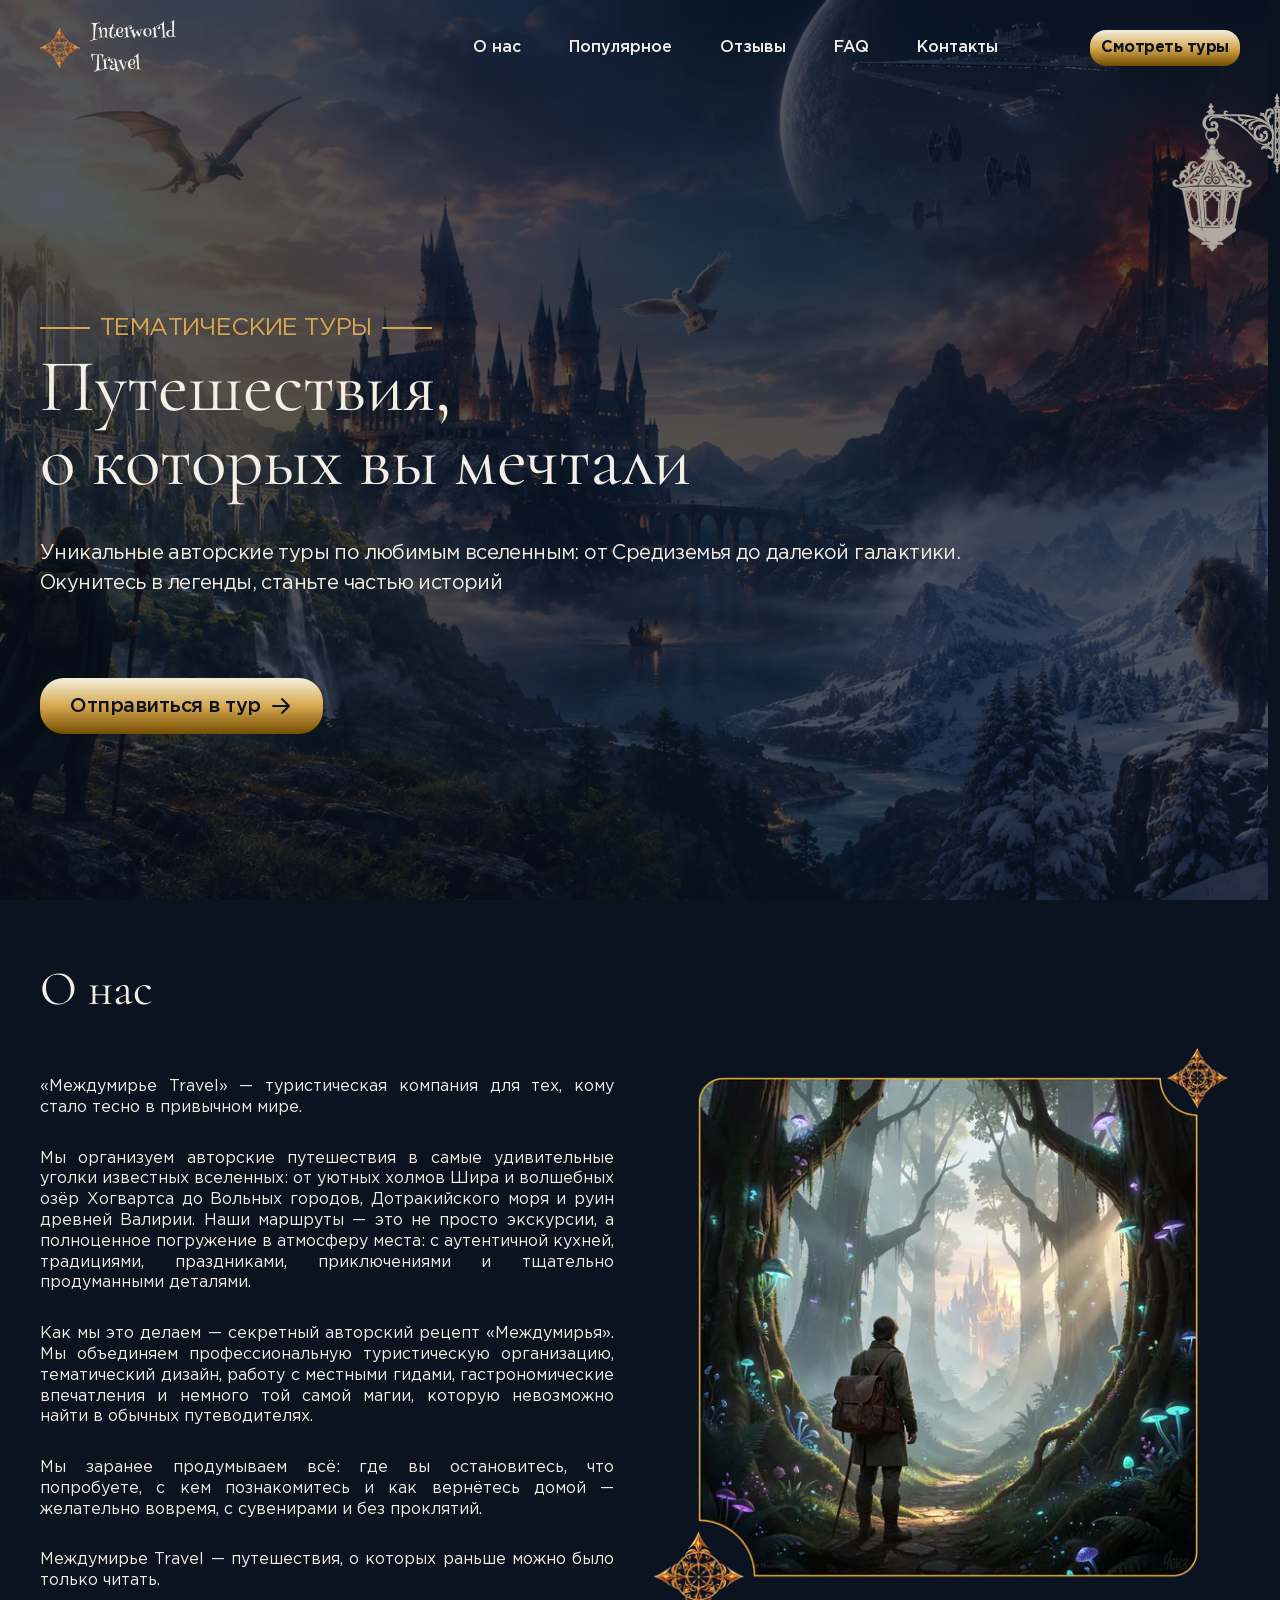
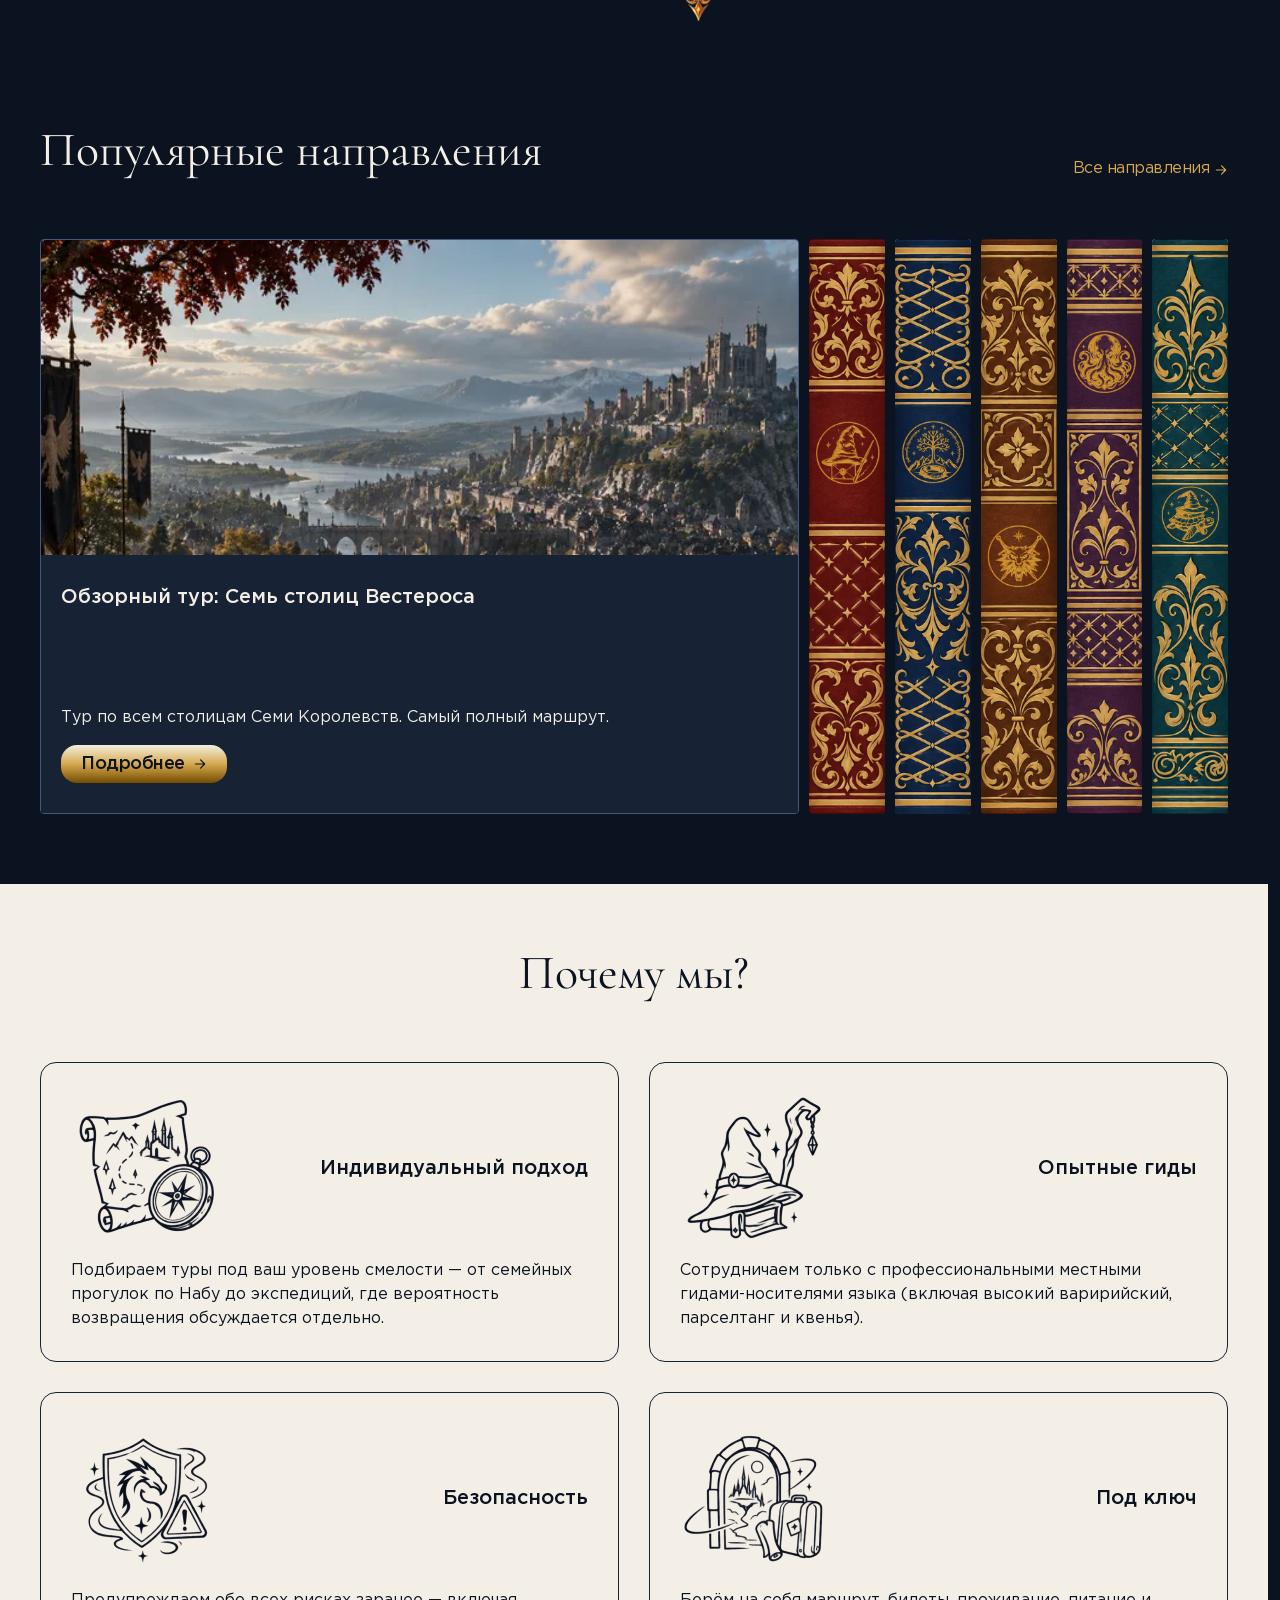
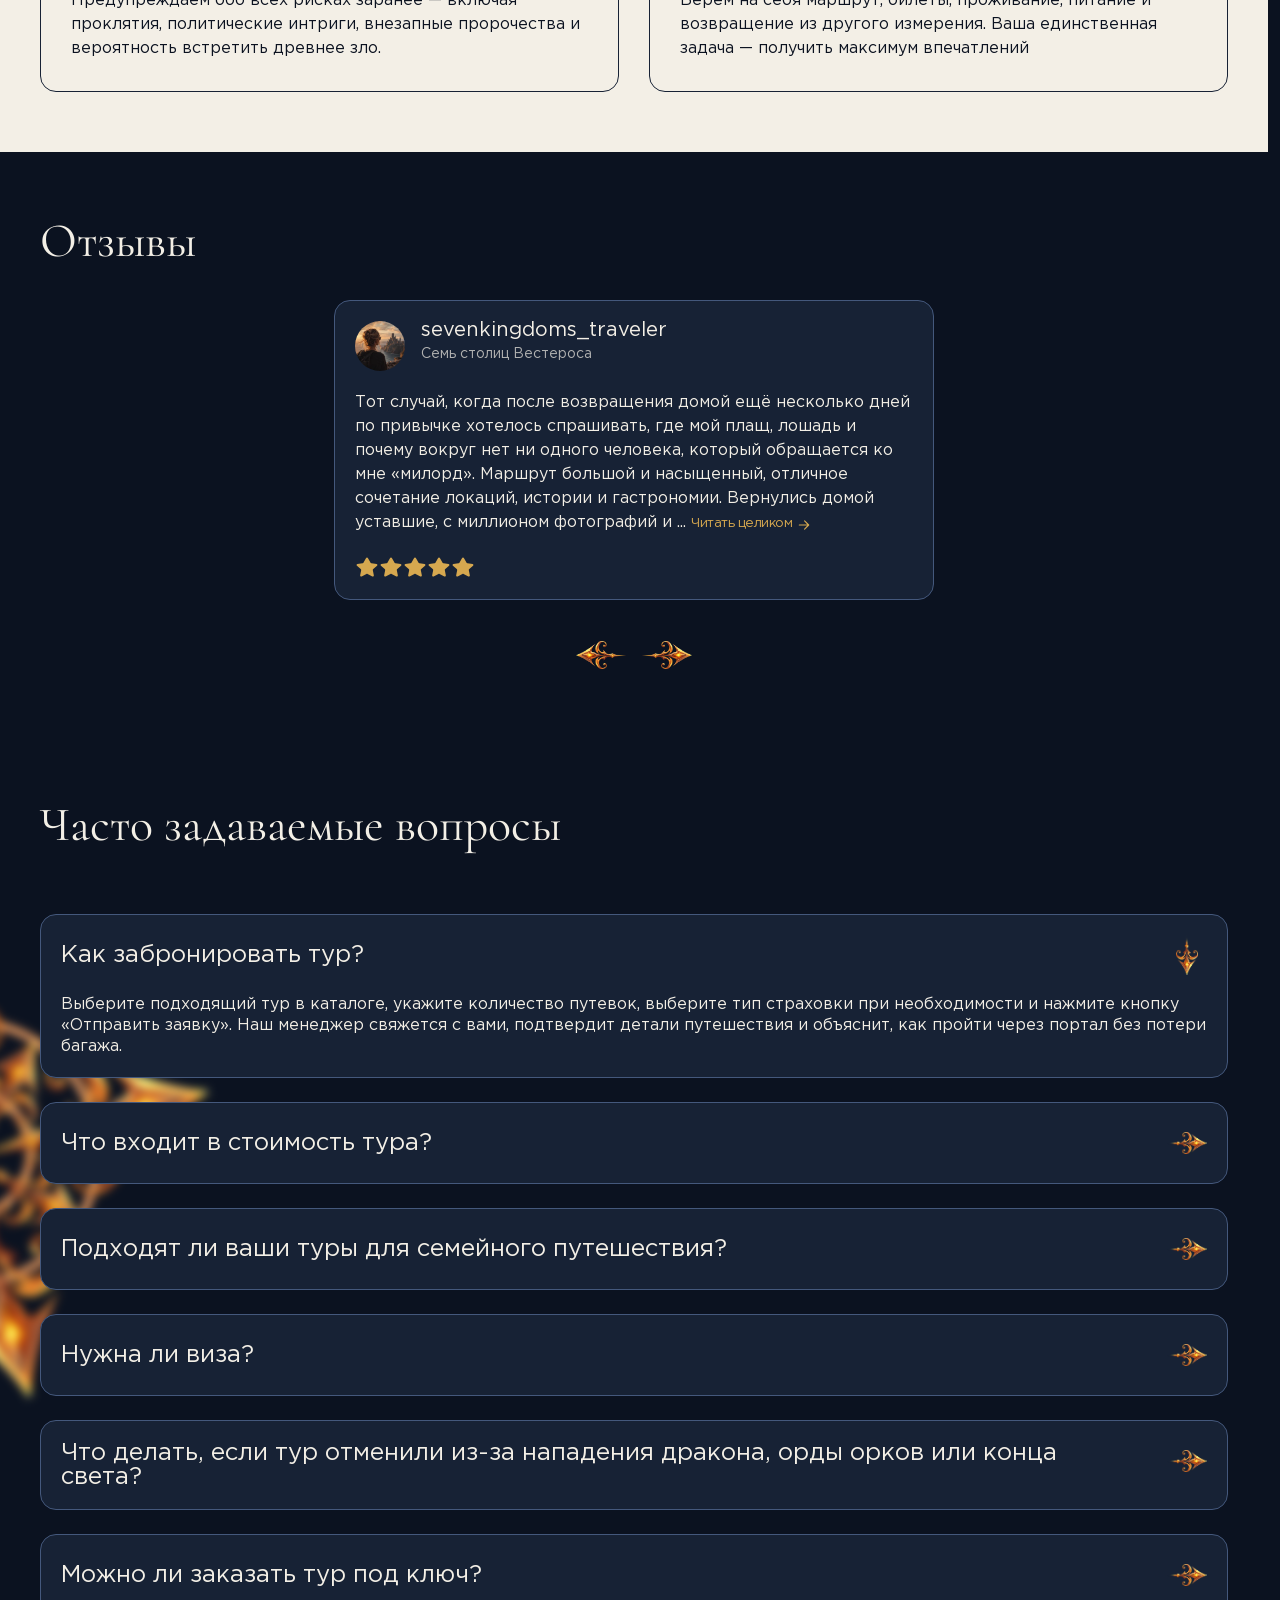
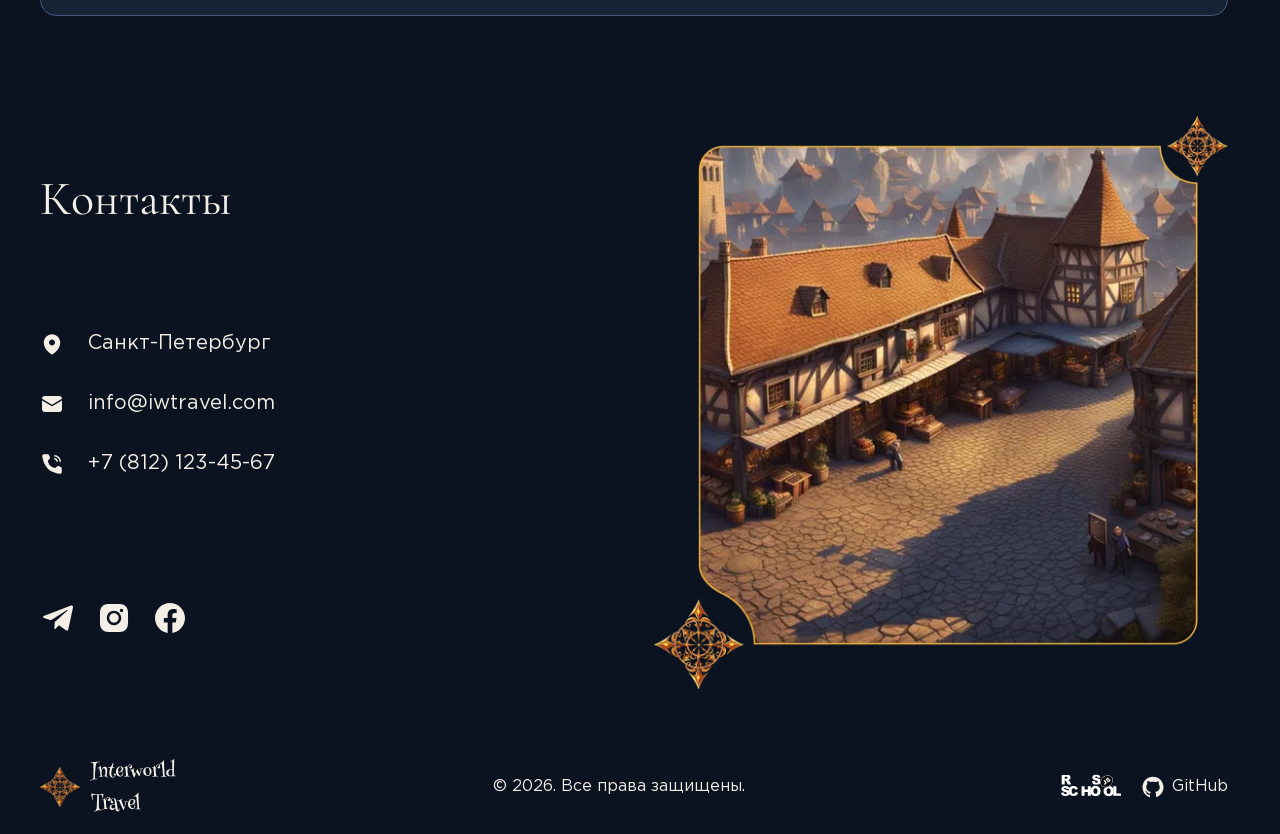
==== commit 19324e02: "feat: add seamless transitions in reviews slider" ====
--- a/index.html
+++ b/index.html
@@ -306,8 +306,8 @@
         <div class="container">
           <h2 class="reviews__title title">Отзывы</h2>
           <div class="reviews__wrapper">
-            <ul class="reviews__list list-reset">
-              <li class="reviews__item is-visible">
+            <ul class="reviews__list list-reset preload">
+              <li class="reviews__item">
                 <div class="reviews__item-header">
                   <div class="reviews__item-avatar">
                     <img src="./assets/img/reviews-4.webp" width="50" height="50" alt="Аватар автора отзыва.">
--- a/assets/css/index.css
+++ b/assets/css/index.css
@@ -105,7 +105,6 @@
   display: flex;
   flex-direction: column;
   min-height: 100dvh;
-  min-height: calc(100 * var(--vh, 1vh));
 }
 
 header,
@@ -638,6 +637,7 @@
 }
 
 .reviews__wrapper {
+  position: relative;
   overflow: hidden;
   max-width: 600px;
   height: 300px;
@@ -645,11 +645,15 @@
 }
 
 .reviews__list {
-  display: flex;
-  flex-direction: column;
+  position: absolute;
+  display: flex;
   transition: transform var(--transition);
   width: 100%;
   height: 100%;
+}
+
+.reviews__list.preload {
+  transition: none;
 }
 
 .reviews__item {
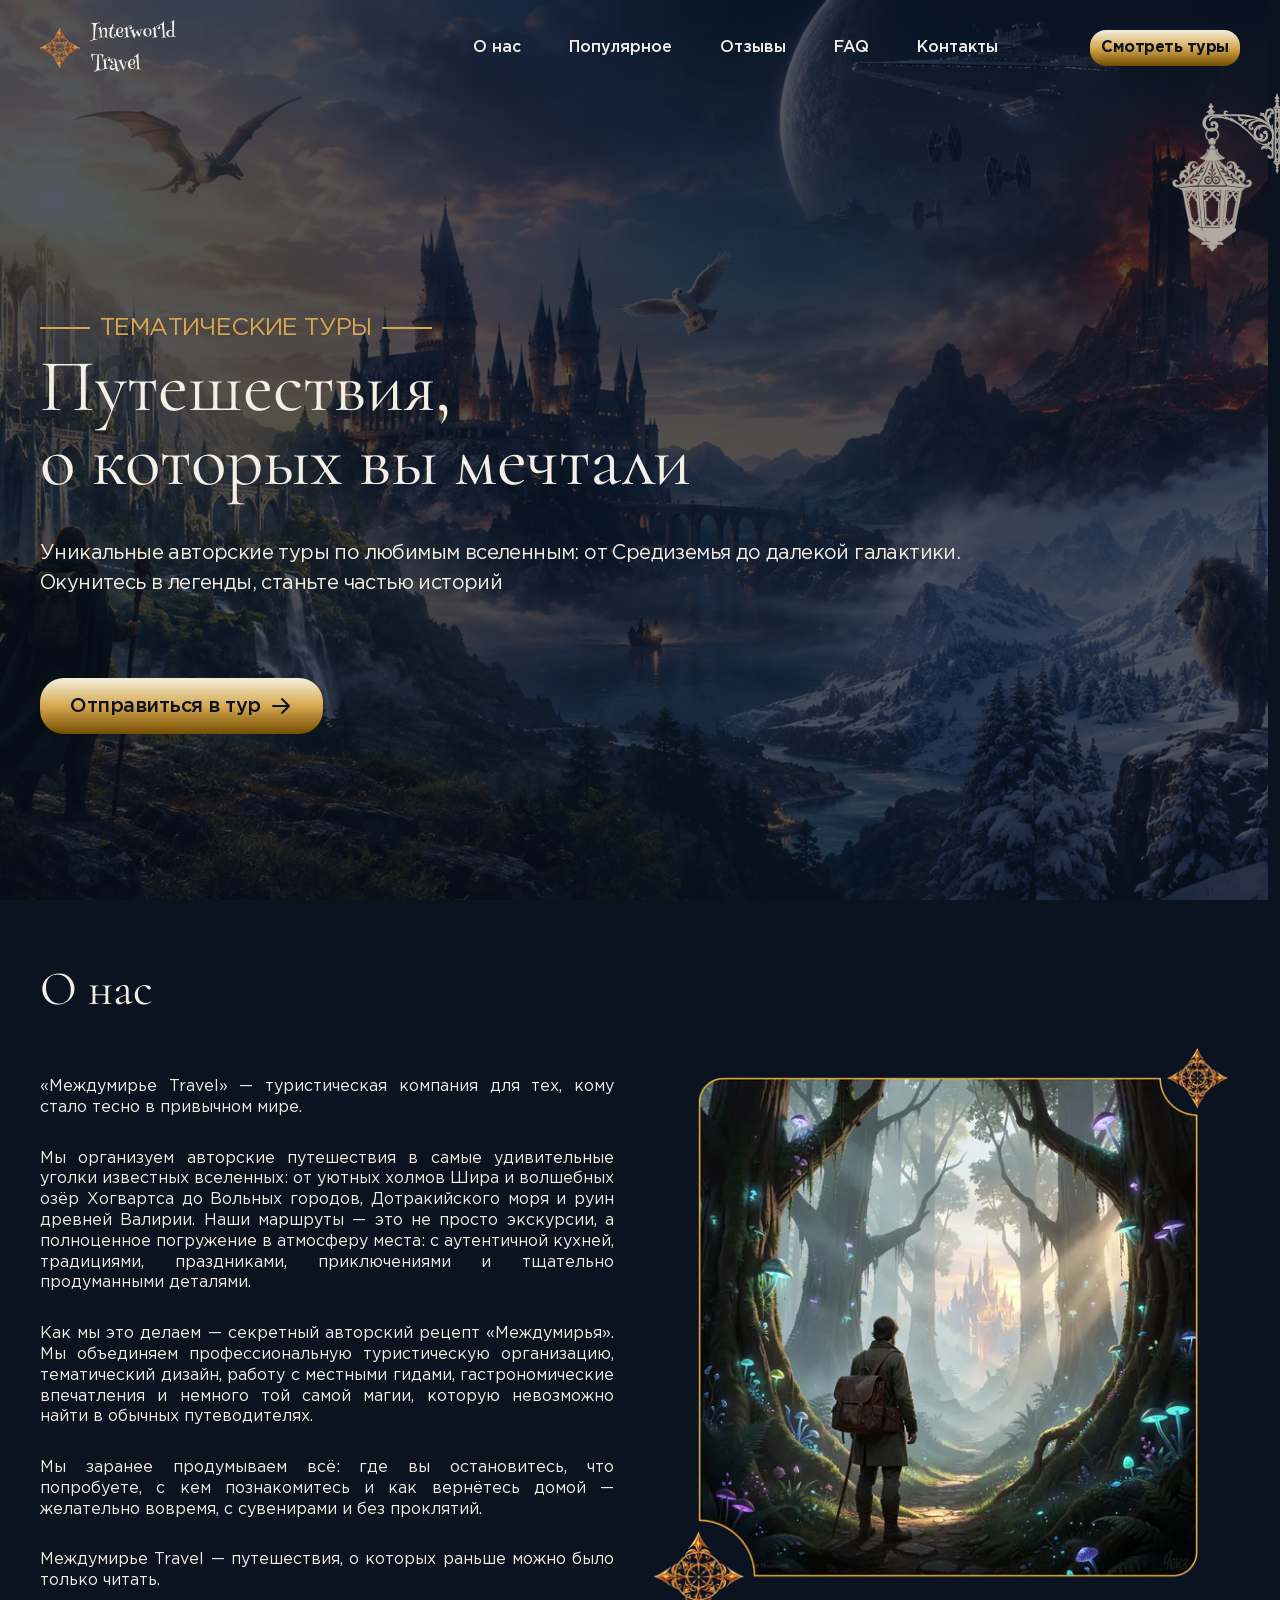
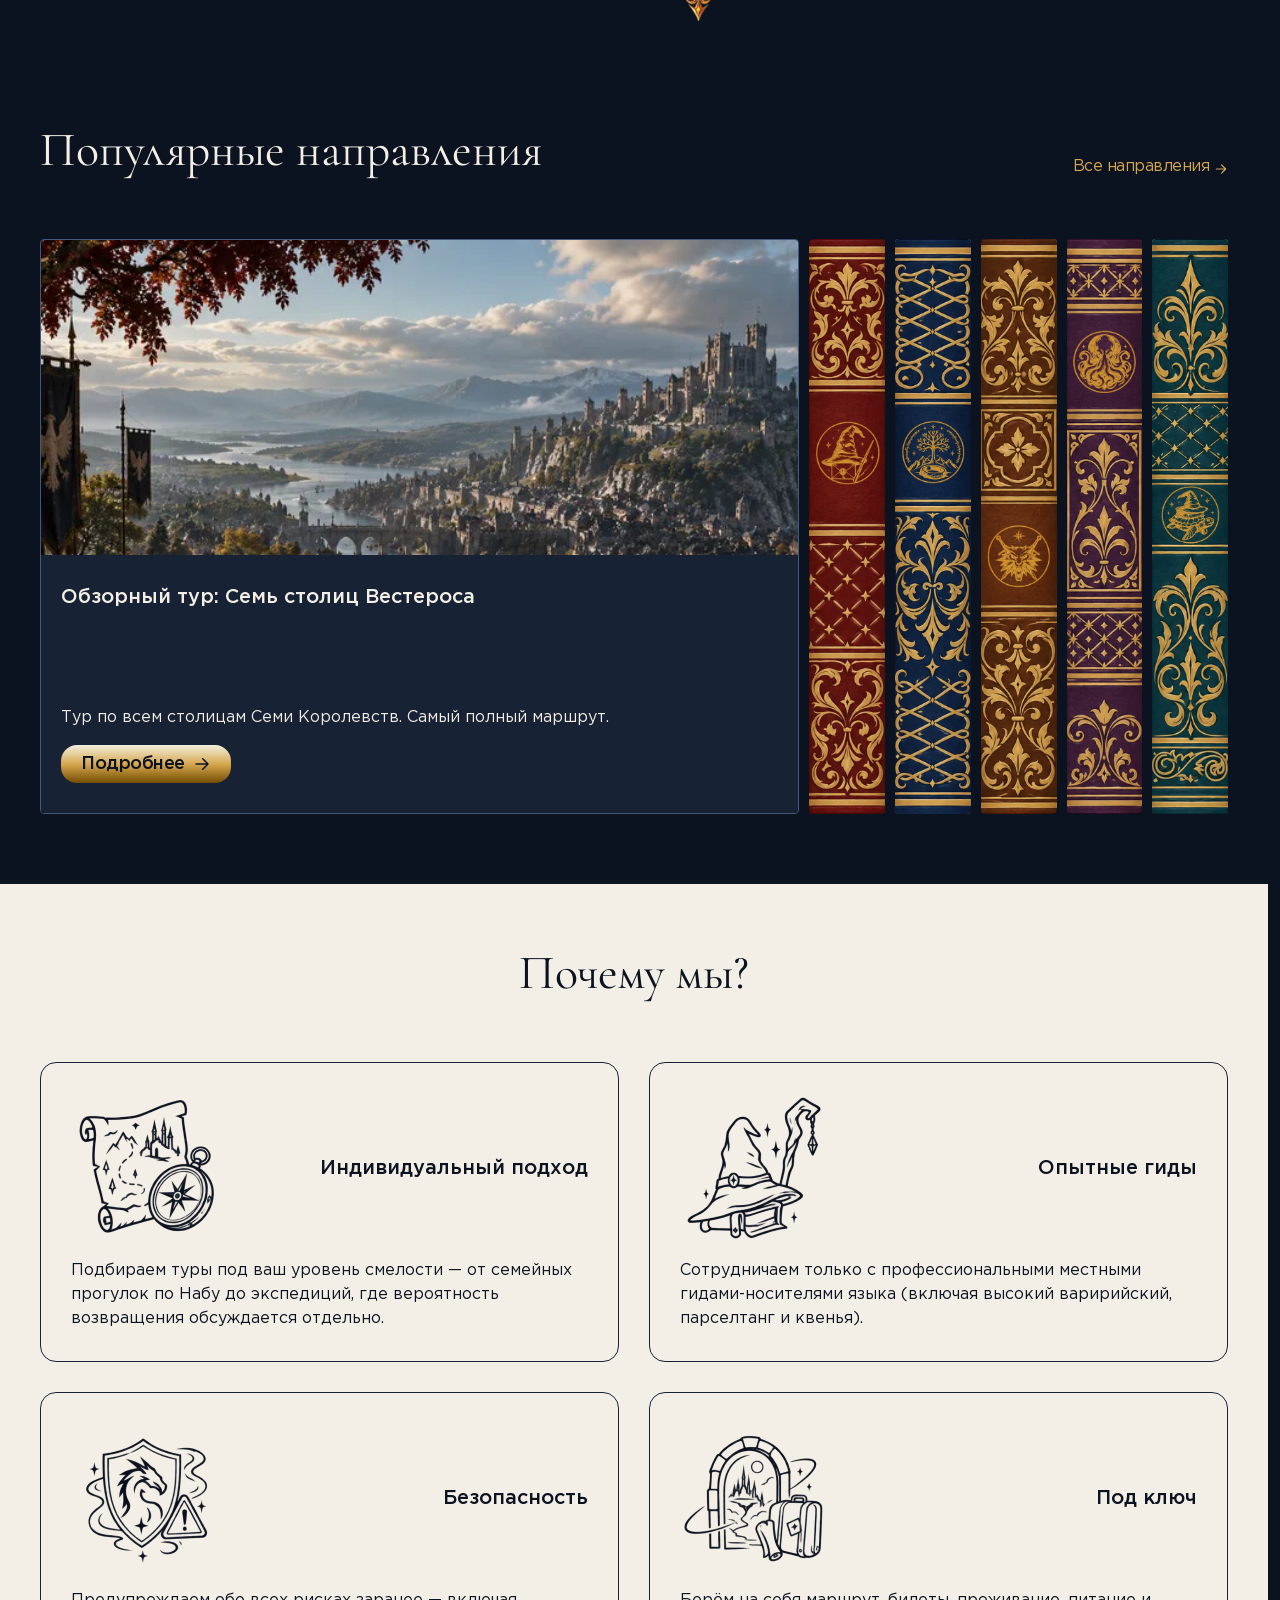
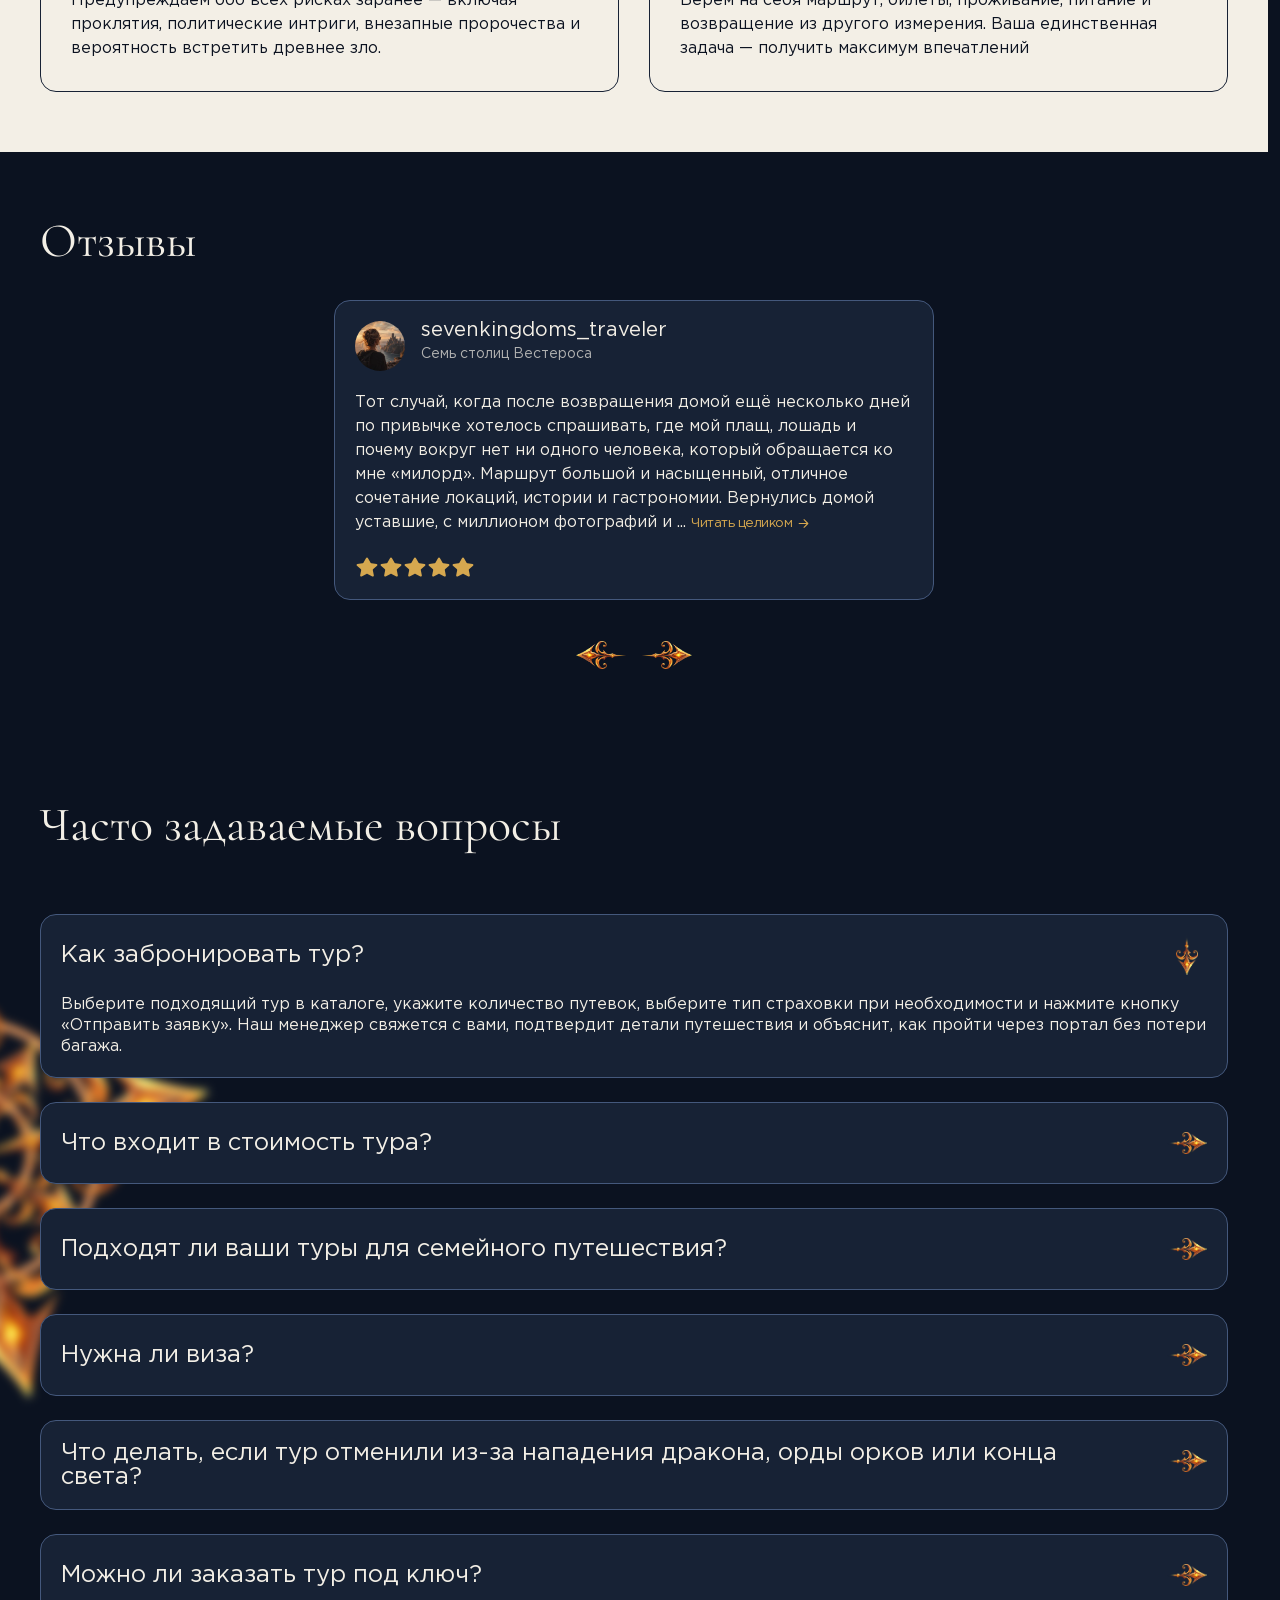
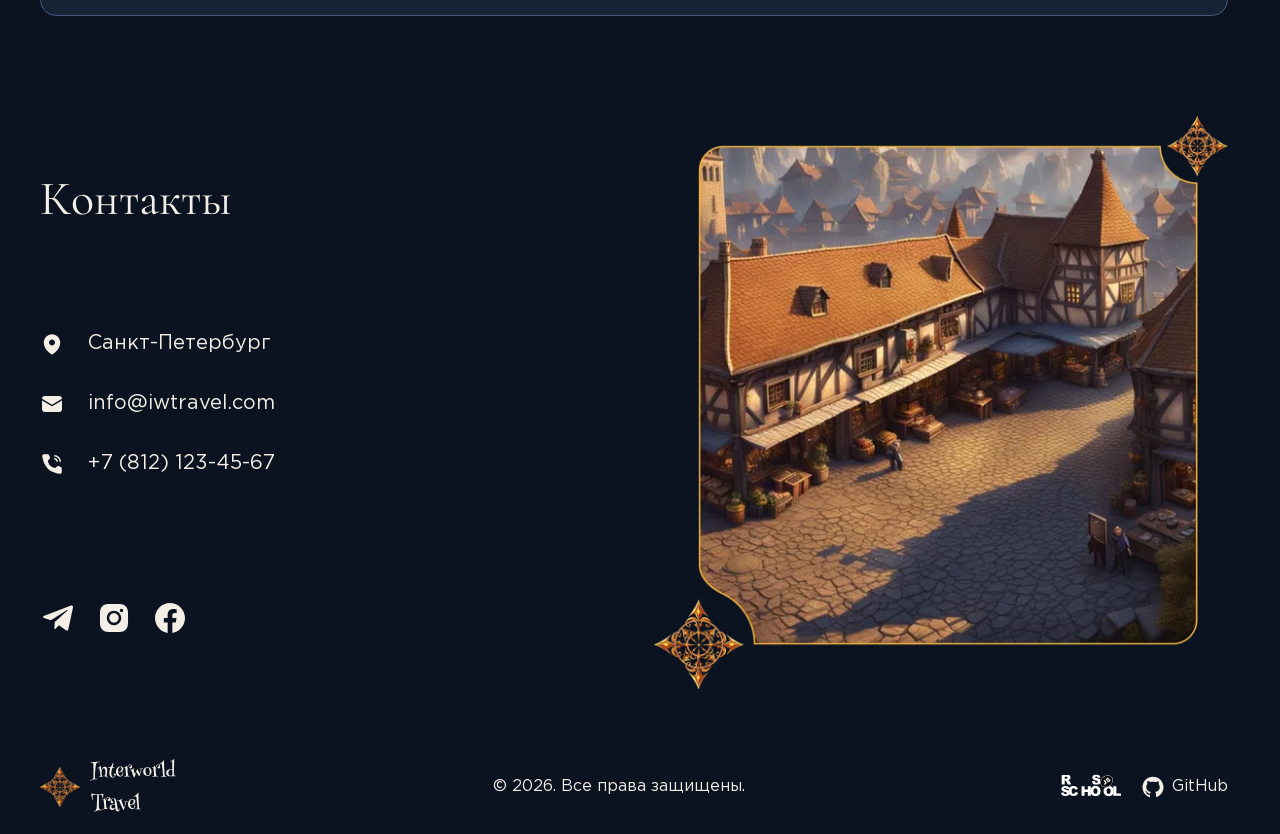
==== commit f721ebc9: "feat: add preload of critical images, join svg to sprite, add lazy loading" ====
--- a/index.html
+++ b/index.html
@@ -27,6 +27,12 @@
   <link rel="preload" href="./assets/fonts/GothamPro-Bold.woff2" type="font/woff2" as="font" crossorigin="anonymous">
   <link rel="preload" href="./assets/fonts/GothamPro.woff2" type="font/woff2" as="font" crossorigin="anonymous">
   <link rel="preload" href="./assets/fonts/GothamPro-Medium.woff2" type="font/woff2" as="font" crossorigin="anonymous">
+
+  <link rel="preload" as="image" href="./assets/img/logo.svg" fetchpriority="high">
+  <link rel="preload" as="image" href="./assets/img/logo-text.svg" fetchpriority="high">
+  <link rel="preload" as="image" href="./assets/img/lamp.webp" fetchpriority="high">
+  <link rel="preload" as="image" href="./assets/img/hanger.webp" fetchpriority="high">
+  <link rel="preload" as="image" href="./assets/img/hero-bg.webp" fetchpriority="high">
 
   <link rel="stylesheet" href="./assets/css/index.css">
 </head>
@@ -95,9 +101,8 @@
             галактики.<br>Окунитесь в легенды, станьте частью историй</p>
           <a href="tours.html" class="hero__btn btn btn--primary">
             <span>Отправиться в тур</span>
-            <svg width="24" height="24" viewBox="0 0 24 24" fill="none" xmlns="http://www.w3.org/2000/svg">
-              <path d="M4 12H20M13 19L20 12L13 5" stroke="currentColor" stroke-width="2" stroke-linecap="round"
-                stroke-linejoin="round" />
+            <svg width="24" height="24" fill="none">
+              <use xlink:href="./assets/img/stack.svg#arrow"></use>
             </svg>
           </a>
         </div>
@@ -133,11 +138,10 @@
         <div class="container">
           <div class="popular__heading">
             <h2 class="popular__title title">Популярные направления</h2>
-            <a href="tours.html" class="btn btn--secondary">
+            <a href="tours.html" class="popular__link btn btn--secondary">
               <span>Все направления</span>
-              <svg width="14" height="14" viewBox="0 0 24 24" fill="none" xmlns="http://www.w3.org/2000/svg">
-                <path d="M4 12H20M13 19L20 12L13 5" stroke="currentColor" stroke-width="2" stroke-linecap="round"
-                  stroke-linejoin="round" />
+              <svg width="14" height="14" fill="none">
+                <use xlink:href="./assets/img/stack.svg#arrow"></use>
               </svg>
             </a>
           </div>
@@ -154,9 +158,8 @@
                 <p class="popular__description">Тур по всем столицам Семи Королевств. Самый полный маршрут.</p>
                 <button class="popular__btn btn btn--primary" data-cat="martin">
                   <span>Подробнее</span>
-                  <svg width="14" height="14" viewBox="0 0 24 24" fill="none" xmlns="http://www.w3.org/2000/svg">
-                    <path d="M4 12H20M13 19L20 12L13 5" stroke="currentColor" stroke-width="2" stroke-linecap="round"
-                      stroke-linejoin="round" />
+                  <svg width="18" height="18" fill="none">
+                    <use xlink:href="./assets/img/stack.svg#arrow"></use>
                   </svg>
                 </button>
               </div>
@@ -166,16 +169,16 @@
                 <img src="./assets/img/cover-2.webp" alt="" aria-hidden="true">
               </div>
               <div class="popular__image">
-                <img src="./assets/img/tours/rowling-0.webp" width="300" height="300" alt="Фото Хогсмида.">
+                <img src="./assets/img/tours/rowling-0.webp" width="300" height="300" alt="Фото Хогсмида."
+                  loading="lazy">
               </div>
               <div class="popular__info">
                 <h3 class="popular__name">Гастротур по заведениям Хогсмида</h3>
                 <p class="popular__description">Мир волшебства и гастрономических удовольствий.</p>
                 <button class="popular__btn btn btn--primary" data-cat="rowling">
                   <span>Подробнее</span>
-                  <svg width="14" height="14" viewBox="0 0 24 24" fill="none" xmlns="http://www.w3.org/2000/svg">
-                    <path d="M4 12H20M13 19L20 12L13 5" stroke="currentColor" stroke-width="2" stroke-linecap="round"
-                      stroke-linejoin="round" />
+                  <svg width="18" height="18" fill="none">
+                    <use xlink:href="./assets/img/stack.svg#arrow"></use>
                   </svg>
                 </button>
               </div>
@@ -186,16 +189,15 @@
               </div>
               <div class="popular__image">
                 <img src="./assets/img/tours/tolkien-0.webp" width="300" height="300"
-                  alt="Изображение крепости Минас-Тирит в Гондоре.">
+                  alt="Изображение крепости Минас-Тирит в Гондоре." loading="lazy">
               </div>
               <div class="popular__info">
                 <h3 class="popular__name">Гондор: белые города и королевские дороги</h3>
                 <p class="popular__description">Величественные крепости и исторические дороги юга Средиземья.</p>
                 <button class="popular__btn btn btn--primary" data-cat="tolkien">
                   <span>Подробнее</span>
-                  <svg width="14" height="14" viewBox="0 0 24 24" fill="none" xmlns="http://www.w3.org/2000/svg">
-                    <path d="M4 12H20M13 19L20 12L13 5" stroke="currentColor" stroke-width="2" stroke-linecap="round"
-                      stroke-linejoin="round" />
+                  <svg width="18" height="18" fill="none">
+                    <use xlink:href="./assets/img/stack.svg#arrow"></use>
                   </svg>
                 </button>
               </div>
@@ -205,16 +207,16 @@
                 <img src="./assets/img/cover-4.webp" alt="" aria-hidden="true">
               </div>
               <div class="popular__image">
-                <img src="./assets/img/tours/witcher-0.webp" width="300" height="300" alt="Фото Туссента.">
+                <img src="./assets/img/tours/witcher-0.webp" width="300" height="300" alt="Фото Туссента."
+                  loading="lazy">
               </div>
               <div class="popular__info">
                 <h3 class="popular__name">Винный тур и дегустации в Туссенте</h3>
                 <p class="popular__description">Винодельни Кастель Равелло и Корво Бьянко, дегустация редких вин.</p>
                 <button class="popular__btn btn btn--primary" data-cat="witcher">
                   <span>Подробнее</span>
-                  <svg width="14" height="14" viewBox="0 0 24 24" fill="none" xmlns="http://www.w3.org/2000/svg">
-                    <path d="M4 12H20M13 19L20 12L13 5" stroke="currentColor" stroke-width="2" stroke-linecap="round"
-                      stroke-linejoin="round" />
+                  <svg width="18" height="18" fill="none">
+                    <use xlink:href="./assets/img/stack.svg#arrow"></use>
                   </svg>
                 </button>
               </div>
@@ -224,7 +226,8 @@
                 <img src="./assets/img/cover-5.webp" alt="" aria-hidden="true">
               </div>
               <div class="popular__image">
-                <img src="./assets/img/tours/lovecraft-1.webp" width="300" height="300" alt="Изображение Иннсмута.">
+                <img src="./assets/img/tours/lovecraft-1.webp" width="300" height="300" alt="Изображение Иннсмута."
+                  loading="lazy">
               </div>
               <div class="popular__info">
                 <h3 class="popular__name">Иннсмут: морской курорт с семейным сюрпризом</h3>
@@ -232,9 +235,8 @@
                   Дьявола.</p>
                 <button class="popular__btn btn btn--primary" data-cat="lovecraft">
                   <span>Подробнее</span>
-                  <svg width="14" height="14" viewBox="0 0 24 24" fill="none" xmlns="http://www.w3.org/2000/svg">
-                    <path d="M4 12H20M13 19L20 12L13 5" stroke="currentColor" stroke-width="2" stroke-linecap="round"
-                      stroke-linejoin="round" />
+                  <svg width="18" height="18" fill="none">
+                    <use xlink:href="./assets/img/stack.svg#arrow"></use>
                   </svg>
                 </button>
               </div>
@@ -244,7 +246,8 @@
                 <img src="./assets/img/cover-6.webp" alt="" aria-hidden="true">
               </div>
               <div class="popular__image">
-                <img src="./assets/img/tours/pratchett-0.webp" width="300" height="300" alt="Изображение Анк-Морпорка.">
+                <img src="./assets/img/tours/pratchett-0.webp" width="300" height="300" alt="Изображение Анк-Морпорка."
+                  loading="lazy">
               </div>
               <div class="popular__info">
                 <h3 class="popular__name">Анк-Морпорк: город возможностей и мелких краж</h3>
@@ -252,9 +255,8 @@
                   подозрительным закоулкам города.</p>
                 <button class="popular__btn btn btn--primary" data-cat="pratchett">
                   <span>Подробнее</span>
-                  <svg width="14" height="14" viewBox="0 0 24 24" fill="none" xmlns="http://www.w3.org/2000/svg">
-                    <path d="M4 12H20M13 19L20 12L13 5" stroke="currentColor" stroke-width="2" stroke-linecap="round"
-                      stroke-linejoin="round" />
+                  <svg width="18" height="18" fill="none">
+                    <use xlink:href="./assets/img/stack.svg#arrow"></use>
                   </svg>
                 </button>
               </div>
@@ -268,7 +270,7 @@
           <ul class="advantages__list list-reset">
             <li class="advantages__item">
               <div class="advantages__icon">
-                <img src="./assets/img/adv-1.webp" width="150" height="150" alt="" aria-hidden="true">
+                <img src="./assets/img/adv-1.webp" width="150" height="150" alt="" aria-hidden="true" loading="lazy">
               </div>
               <h3 class="advantages__item-title">Индивидуальный подход</h3>
               <p class="advantages__item-text">Подбираем туры под ваш уровень смелости — от семейных прогулок по Набу до
@@ -276,7 +278,7 @@
             </li>
             <li class="advantages__item">
               <div class="advantages__icon">
-                <img src="./assets/img/adv-2.webp" width="150" height="150" alt="" aria-hidden="true">
+                <img src="./assets/img/adv-2.webp" width="150" height="150" alt="" aria-hidden="true" loading="lazy">
               </div>
               <h3 class="advantages__item-title">Опытные гиды</h3>
               <p class="advantages__item-text">Сотрудничаем только с профессиональными местными гидами-носителями языка
@@ -285,7 +287,7 @@
             </li>
             <li class="advantages__item">
               <div class="advantages__icon">
-                <img src="./assets/img/adv-3.webp" width="150" height="150" alt="" aria-hidden="true">
+                <img src="./assets/img/adv-3.webp" width="150" height="150" alt="" aria-hidden="true" loading="lazy">
               </div>
               <h3 class="advantages__item-title">Безопасность</h3>
               <p class="advantages__item-text">Предупреждаем обо всех рисках заранее — включая проклятия, политические
@@ -293,7 +295,7 @@
             </li>
             <li class="advantages__item">
               <div class="advantages__icon">
-                <img src="./assets/img/adv-4.webp" width="150" height="150" alt="" aria-hidden="true">
+                <img src="./assets/img/adv-4.webp" width="150" height="150" alt="" aria-hidden="true" loading="lazy">
               </div>
               <h3 class="advantages__item-title">Под ключ</h3>
               <p class="advantages__item-text">Берём на себя маршрут, билеты, проживание, питание и возвращение из
@@ -330,9 +332,8 @@
                   <span>...</span>
                   <button class="reviews__item-btn btn btn--secondary">
                     <span>Читать целиком</span>
-                    <svg width="14" height="14" viewBox="0 0 24 24" fill="none" xmlns="http://www.w3.org/2000/svg">
-                      <path d="M4 12H20M13 19L20 12L13 5" stroke="currentColor" stroke-width="2" stroke-linecap="round"
-                        stroke-linejoin="round" />
+                    <svg width="13" height="13" fill="none">
+                      <use xlink:href="./assets/img/stack.svg#arrow"></use>
                     </svg>
                   </button>
                   <span class="visually-hidden reviews__item-hidden">
@@ -345,7 +346,8 @@
               <li class="reviews__item">
                 <div class="reviews__item-header">
                   <div class="reviews__item-avatar">
-                    <img src="./assets/img/reviews-7.webp" width="50" height="50" alt="Аватар автора отзыва.">
+                    <img src="./assets/img/reviews-7.webp" width="50" height="50" alt="Аватар автора отзыва."
+                      loading="lazy">
                   </div>
                   <div class="reviews__item-info">
                     <p class="reviews__item-author">xrabraya</p>
@@ -362,7 +364,8 @@
               <li class="reviews__item">
                 <div class="reviews__item-header">
                   <div class="reviews__item-avatar">
-                    <img src="./assets/img/reviews-8.webp" width="50" height="50" alt="Аватар автора отзыва.">
+                    <img src="./assets/img/reviews-8.webp" width="50" height="50" alt="Аватар автора отзыва."
+                      loading="lazy">
                   </div>
                   <div class="reviews__item-info">
                     <p class="reviews__item-author">adora_shandy</p>
@@ -377,7 +380,8 @@
               <li class="reviews__item">
                 <div class="reviews__item-header">
                   <div class="reviews__item-avatar">
-                    <img src="./assets/img/reviews-9.webp" width="50" height="50" alt="Аватар автора отзыва.">
+                    <img src="./assets/img/reviews-9.webp" width="50" height="50" alt="Аватар автора отзыва."
+                      loading="lazy">
                   </div>
                   <div class="reviews__item-info">
                     <p class="reviews__item-author">DarkDruid</p>
@@ -394,7 +398,8 @@
               <li class="reviews__item">
                 <div class="reviews__item-header">
                   <div class="reviews__item-avatar">
-                    <img src="./assets/img/reviews-2.webp" width="50" height="50" alt="Аватар автора отзыва.">
+                    <img src="./assets/img/reviews-2.webp" width="50" height="50" alt="Аватар автора отзыва."
+                      loading="lazy">
                   </div>
                   <div class="reviews__item-info">
                     <p class="reviews__item-author">Ольга Яцкевич</p>
@@ -409,7 +414,8 @@
               <li class="reviews__item">
                 <div class="reviews__item-header">
                   <div class="reviews__item-avatar">
-                    <img src="./assets/img/reviews-5.webp" width="50" height="50" alt="Аватар автора отзыва.">
+                    <img src="./assets/img/reviews-5.webp" width="50" height="50" alt="Аватар автора отзыва."
+                      loading="lazy">
                   </div>
                   <div class="reviews__item-info">
                     <p class="reviews__item-author">ptichka</p>
@@ -429,9 +435,8 @@
                   <span>...</span>
                   <button class="reviews__item-btn btn btn--secondary">
                     <span>Читать целиком</span>
-                    <svg width="14" height="14" viewBox="0 0 24 24" fill="none" xmlns="http://www.w3.org/2000/svg">
-                      <path d="M4 12H20M13 19L20 12L13 5" stroke="currentColor" stroke-width="2" stroke-linecap="round"
-                        stroke-linejoin="round" />
+                    <svg width="13" height="13" fill="none">
+                      <use xlink:href="./assets/img/stack.svg#arrow"></use>
                     </svg>
                   </button>
                   <span class="visually-hidden reviews__item-hidden">к следующему сезону кто-нибудь ещё останется
@@ -442,7 +447,8 @@
               <li class="reviews__item">
                 <div class="reviews__item-header">
                   <div class="reviews__item-avatar">
-                    <img src="./assets/img/reviews-3.webp" width="50" height="50" alt="Аватар автора отзыва.">
+                    <img src="./assets/img/reviews-3.webp" width="50" height="50" alt="Аватар автора отзыва."
+                      loading="lazy">
                   </div>
                   <div class="reviews__item-info">
                     <p class="reviews__item-author">Ирина Ануфриева</p>
@@ -457,7 +463,8 @@
               <li class="reviews__item">
                 <div class="reviews__item-header">
                   <div class="reviews__item-avatar">
-                    <img src="./assets/img/reviews-6.webp" width="50" height="50" alt="Аватар автора отзыва.">
+                    <img src="./assets/img/reviews-6.webp" width="50" height="50" alt="Аватар автора отзыва."
+                      loading="lazy">
                   </div>
                   <div class="reviews__item-info">
                     <p class="reviews__item-author">xrabraya</p>
@@ -476,9 +483,8 @@
                   <span>...</span>
                   <button class="reviews__item-btn btn btn--secondary">
                     <span>Читать целиком</span>
-                    <svg width="14" height="14" viewBox="0 0 24 24" fill="none" xmlns="http://www.w3.org/2000/svg">
-                      <path d="M4 12H20M13 19L20 12L13 5" stroke="currentColor" stroke-width="2" stroke-linecap="round"
-                        stroke-linejoin="round" />
+                    <svg width="13" height="13" fill="none">
+                      <use xlink:href="./assets/img/stack.svg#arrow"></use>
                     </svg>
                   </button>
                   <span class="visually-hidden reviews__item-hidden">
@@ -498,7 +504,8 @@
               <li class="reviews__item">
                 <div class="reviews__item-header">
                   <div class="reviews__item-avatar">
-                    <img src="./assets/img/reviews-1.webp" width="50" height="50" alt="Аватар автора отзыва.">
+                    <img src="./assets/img/reviews-1.webp" width="50" height="50" alt="Аватар автора отзыва."
+                      loading="lazy">
                   </div>
                   <div class="reviews__item-info">
                     <p class="reviews__item-author">Кирилл Вертер</p>
@@ -605,33 +612,24 @@
                 <li class="contacts__item">
                   <a href="https://maps.app.goo.gl/6AZznmpNh7ytuM3fA" class="contacts__link" target="_blank"
                     rel="nofollow noopener noreferrer">
-                    <svg width="24" height="24" viewBox="0 0 24 24" fill="none" xmlns="http://www.w3.org/2000/svg">
-                      <path fill-rule="evenodd" clip-rule="evenodd"
-                        d="M11.54 22.351L11.61 22.391L11.638 22.407C11.749 22.467 11.8733 22.4985 11.9995 22.4985C12.1257 22.4985 12.25 22.467 12.361 22.407L12.389 22.392L12.46 22.351C12.5207 22.3157 12.6057 22.2647 12.715 22.198C12.932 22.065 13.239 21.868 13.605 21.609C14.5657 20.9303 15.4633 20.1666 16.287 19.327C18.231 17.337 20.25 14.347 20.25 10.5C20.25 8.31196 19.3808 6.21354 17.8336 4.66637C16.2865 3.11919 14.188 2.25 12 2.25C9.81196 2.25 7.71354 3.11919 6.16637 4.66637C4.61919 6.21354 3.75 8.31196 3.75 10.5C3.75 14.346 5.77 17.337 7.713 19.327C8.53672 20.1666 9.43434 20.9303 10.395 21.609C10.7666 21.8716 11.1486 22.1191 11.54 22.351ZM12 13.5C12.7956 13.5 13.5587 13.1839 14.1213 12.6213C14.6839 12.0587 15 11.2956 15 10.5C15 9.70435 14.6839 8.94129 14.1213 8.37868C13.5587 7.81607 12.7956 7.5 12 7.5C11.2044 7.5 10.4413 7.81607 9.87868 8.37868C9.31607 8.94129 9 9.70435 9 10.5C9 11.2956 9.31607 12.0587 9.87868 12.6213C10.4413 13.1839 11.2044 13.5 12 13.5Z"
-                        fill="currentColor" />
+                    <svg width="24" height="24" fill="currentColor">
+                      <use xlink:href="./assets/img/stack.svg#pin"></use>
                     </svg>
                     <span>Санкт-Петербург</span>
                   </a>
                 </li>
                 <li class="contacts__item">
                   <a href="mailto:info@iwtravel.com" class="contacts__link">
-                    <svg width="24" height="24" viewBox="0 0 24 24" fill="none" xmlns="http://www.w3.org/2000/svg">
-                      <path fill-rule="evenodd" clip-rule="evenodd"
-                        d="M22 6.86L12 12.635L2 6.86V6.75C2.00132 6.02106 2.29148 5.32236 2.80692 4.80692C3.32236 4.29148 4.02106 4.00132 4.75 4H19.25C19.9789 4.00132 20.6776 4.29148 21.1931 4.80692C21.7085 5.32236 21.9987 6.02106 22 6.75V6.86ZM2 8.59L12 14.365V14.37L22 8.595V17.245C21.9987 17.9739 21.7085 18.6726 21.1931 19.1881C20.6776 19.7035 19.9789 19.9937 19.25 19.995H4.75C4.02106 19.9937 3.32236 19.7035 2.80692 19.1881C2.29148 18.6726 2.00132 17.9739 2 17.245V8.59Z"
-                        fill="currentColor" />
+                    <svg width="24" height="24" fill="currentColor">
+                      <use xlink:href="./assets/img/stack.svg#email"></use>
                     </svg>
                     <span>info@iwtravel.com</span>
                   </a>
                 </li>
                 <li class="contacts__item">
                   <a href="tel:+78121234567" class="contacts__link">
-                    <svg width="24" height="24" viewBox="0 0 24 24" fill="none" xmlns="http://www.w3.org/2000/svg">
-                      <path
-                        d="M18 9.75H16.5C16.4994 9.15345 16.2622 8.5815 15.8403 8.15967C15.4185 7.73784 14.8466 7.5006 14.25 7.5V6C15.2442 6.00119 16.1973 6.39666 16.9003 7.09966C17.6033 7.80267 17.9988 8.7558 18 9.75Z"
-                        fill="currentColor" />
-                      <path
-                        d="M21 9.75001H19.5C19.498 8.35823 18.9443 7.02402 17.9601 6.03989C16.976 5.05575 15.6418 4.50199 14.25 4.50001V3.00001C16.0396 3.00199 17.7553 3.71379 19.0208 4.97923C20.2862 6.24467 20.998 7.9604 21 9.75001ZM15.2497 16.1115L16.9297 14.4315C17.1548 14.2068 17.4407 14.053 17.7522 13.989C18.0637 13.925 18.3871 13.9537 18.6825 14.0715L20.7285 14.8905C21.0299 15.0114 21.2882 15.2197 21.4702 15.4886C21.6523 15.7576 21.7497 16.0748 21.75 16.3995V20.1203C21.7505 20.3414 21.7059 20.5603 21.6189 20.7636C21.5319 20.9669 21.4043 21.1504 21.2439 21.3026C21.0836 21.4549 20.8938 21.5729 20.6863 21.6493C20.4788 21.7257 20.2578 21.7589 20.037 21.747C5.6955 20.8545 2.799 8.70751 2.26125 4.05601C2.2352 3.8286 2.2576 3.59826 2.32696 3.38013C2.39632 3.16201 2.51108 2.96104 2.66368 2.79044C2.81628 2.61984 3.00327 2.48349 3.21235 2.39034C3.42143 2.29719 3.64786 2.24937 3.87675 2.25001H7.5315C7.85623 2.2503 8.17345 2.34773 8.44236 2.52977C8.71128 2.7118 8.91958 2.97012 9.0405 3.27151L9.85875 5.31751C9.97654 5.61288 10.0052 5.9363 9.94124 6.24779C9.87726 6.55929 9.72343 6.84522 9.49875 7.07026L7.81875 8.75026C7.81875 8.75026 8.75025 15.2993 15.2497 16.1115Z"
-                        fill="currentColor" />
+                    <svg width="24" height="24" fill="currentColor">
+                      <use xlink:href="./assets/img/stack.svg#phone"></use>
                     </svg>
                     <span>+7 (812) 123-45-67</span>
                   </a>
@@ -641,28 +639,22 @@
                 <ul class="socials__list list-reset">
                   <li class="socials__item">
                     <a href="#" aria-label="Telegram" rel="nofollow noopener noreferrer">
-                      <svg width="24" height="24" viewBox="0 0 24 24" fill="none" xmlns="http://www.w3.org/2000/svg">
-                        <path
-                          d="M20.665 3.717L2.935 10.554C1.725 11.04 1.732 11.715 2.713 12.016L7.265 13.436L17.797 6.791C18.295 6.488 18.75 6.651 18.376 6.983L9.843 14.684H9.841L9.843 14.685L9.529 19.377C9.989 19.377 10.192 19.166 10.45 18.917L12.661 16.767L17.26 20.164C18.108 20.631 18.717 20.391 18.928 19.379L21.947 5.151C22.256 3.912 21.474 3.351 20.665 3.717Z"
-                          fill="currentColor" />
+                      <svg width="24" height="24" fill="currentColor">
+                        <use xlink:href="./assets/img/stack.svg#tg"></use>
                       </svg>
                     </a>
                   </li>
                   <li class="socials__item">
                     <a href="#" aria-label="Instagram" rel="nofollow noopener noreferrer">
-                      <svg width="24" height="24" viewBox="0 0 24 24" fill="none" xmlns="http://www.w3.org/2000/svg">
-                        <path
-                          d="M12 8.87578C10.2797 8.87578 8.87579 10.2797 8.87579 12C8.87579 13.7203 10.2797 15.1242 12 15.1242C13.7203 15.1242 15.1242 13.7203 15.1242 12C15.1242 10.2797 13.7203 8.87578 12 8.87578ZM21.3703 12C21.3703 10.7062 21.382 9.42422 21.3094 8.13281C21.2367 6.63281 20.8945 5.30156 19.7977 4.20469C18.6984 3.10547 17.3695 2.76562 15.8695 2.69297C14.5758 2.62031 13.2938 2.63203 12.0023 2.63203C10.7086 2.63203 9.42657 2.62031 8.13516 2.69297C6.63516 2.76562 5.30391 3.10781 4.20704 4.20469C3.10782 5.3039 2.76797 6.63281 2.69532 8.13281C2.62266 9.42656 2.63438 10.7086 2.63438 12C2.63438 13.2914 2.62266 14.5758 2.69532 15.8672C2.76797 17.3672 3.11016 18.6984 4.20704 19.7953C5.30625 20.8945 6.63516 21.2344 8.13516 21.307C9.42891 21.3797 10.7109 21.368 12.0023 21.368C13.2961 21.368 14.5781 21.3797 15.8695 21.307C17.3695 21.2344 18.7008 20.8922 19.7977 19.7953C20.8969 18.6961 21.2367 17.3672 21.3094 15.8672C21.3844 14.5758 21.3703 13.2937 21.3703 12ZM12 16.807C9.33985 16.807 7.19297 14.6602 7.19297 12C7.19297 9.33984 9.33985 7.19297 12 7.19297C14.6602 7.19297 16.807 9.33984 16.807 12C16.807 14.6602 14.6602 16.807 12 16.807ZM17.0039 8.11875C16.3828 8.11875 15.8813 7.61719 15.8813 6.99609C15.8813 6.375 16.3828 5.87344 17.0039 5.87344C17.625 5.87344 18.1266 6.375 18.1266 6.99609C18.1268 7.14357 18.0978 7.28964 18.0415 7.42593C17.9851 7.56222 17.9024 7.68606 17.7982 7.79034C17.6939 7.89463 17.57 7.97731 17.4338 8.03367C17.2975 8.09002 17.1514 8.11893 17.0039 8.11875Z"
-                          fill="currentColor" />
+                      <svg width="24" height="24" fill="currentColor">
+                        <use xlink:href="./assets/img/stack.svg#ig"></use>
                       </svg>
                     </a>
                   </li>
                   <li class="socials__item">
                     <a href="#" aria-label="Facebook" rel="nofollow noopener noreferrer">
-                      <svg width="24" height="24" viewBox="0 0 24 24" fill="none" xmlns="http://www.w3.org/2000/svg">
-                        <path
-                          d="M11.9929 2C6.46824 2 2 6.5 2 12.0571C2 17.0714 5.65453 21.2429 10.4368 22V14.9714H7.89579V12.0571H10.4368V9.84286C10.4368 7.31429 11.9358 5.92857 14.2056 5.92857C15.3048 5.92857 16.4468 6.12857 16.4468 6.12857V8.6H15.1906C13.9486 8.6 13.5632 9.37143 13.5632 10.1714V12.0571H16.3326L15.8901 14.9714H13.5632V22C18.3455 21.2429 22 17.0857 22 12.0571C22 6.5 17.5318 2 12.0071 2H11.9929Z"
-                          fill="currentColor" />
+                      <svg width="24" height="24" fill="currentColor">
+                        <use xlink:href="./assets/img/stack.svg#fb"></use>
                       </svg>
                     </a>
                   </li>
@@ -670,7 +662,7 @@
               </div>
             </div>
             <div class="contacts__image">
-              <img src="./assets/img/contacts.webp" width="580" height="580" alt="" aria-hidden="true">
+              <img src="./assets/img/contacts.webp" width="580" height="580" alt="" aria-hidden="true" loading="lazy">
             </div>
           </div>
         </div>
@@ -691,13 +683,11 @@
           <div class="footer__links">
             <a href="https://rs.school/courses/javascript" class="footer__rsschool" target="_blank"
               rel="nofollow noopener">
-              <img src="./assets/img/rs_school_js.svg" width="60" height="22" alt="Логотип RS School.">
+              <img src="./assets/img/rs_school_js.svg" width="60" height="22" alt="Логотип RS School." loading="lazy">
             </a>
             <a href="https://github.com/MilaRut" class="footer__github" target="_blank" rel="nofollow noopener">
-              <svg width="24" height="24" viewBox="0 0 24 24" fill="none" xmlns="http://www.w3.org/2000/svg">
-                <path
-                  d="M11.9906 1.78829C6.19453 1.78594 1.5 6.47813 1.5 12.2695C1.5 16.8492 4.43672 20.7422 8.52656 22.1719C9.07734 22.3102 8.99297 21.9188 8.99297 21.6516V19.8352C5.8125 20.2078 5.68359 18.1031 5.47031 17.7516C5.03906 17.0156 4.01953 16.8281 4.32422 16.4766C5.04844 16.1039 5.78672 16.5703 6.64219 17.8336C7.26094 18.75 8.46797 18.5953 9.07969 18.443C9.21328 17.8922 9.49922 17.4 9.89297 17.018C6.59766 16.4273 5.22422 14.4164 5.22422 12.0258C5.22422 10.8656 5.60625 9.79922 6.35625 8.93907C5.87812 7.5211 6.40078 6.30703 6.47109 6.12657C7.83281 6.00469 9.24844 7.10157 9.35859 7.18829C10.132 6.97969 11.0156 6.86954 12.0047 6.86954C12.9984 6.86954 13.8844 6.98438 14.6648 7.19532C14.9297 6.99375 16.2422 6.05157 17.5078 6.16641C17.5758 6.34688 18.0867 7.53282 17.6367 8.93204C18.3961 9.79454 18.7828 10.8703 18.7828 12.0328C18.7828 14.4281 17.4 16.4414 14.0953 17.0227C14.3784 17.301 14.6031 17.633 14.7564 17.9992C14.9098 18.3654 14.9886 18.7585 14.9883 19.1555V21.7922C15.007 22.0031 14.9883 22.2117 15.3398 22.2117C19.4906 20.8125 22.4789 16.8914 22.4789 12.2719C22.4789 6.47813 17.782 1.78829 11.9906 1.78829Z"
-                  fill="currentColor" />
+              <svg width="24" height="24" fill="currentColor">
+                <use xlink:href="./assets/img/stack.svg#gh"></use>
               </svg>
               <span>GitHub</span>
             </a>
--- a/assets/css/index.css
+++ b/assets/css/index.css
@@ -241,10 +241,6 @@
   color: var(--accent);
   transition: color var(--transition);
   gap: 5px;
-}
-
-.btn--secondary span {
-  padding-bottom: 2px;
 }
 
 .header {
@@ -475,6 +471,10 @@
   margin-bottom: 0;
 }
 
+.popular__link span {
+  padding-bottom: 4px;
+}
+
 .popular__list {
   display: flex;
   gap: 10px;
@@ -706,6 +706,7 @@
 
 .reviews__item-btn {
   display: inline-flex;
+  align-items: center;
 }
 
 .faq__title {
